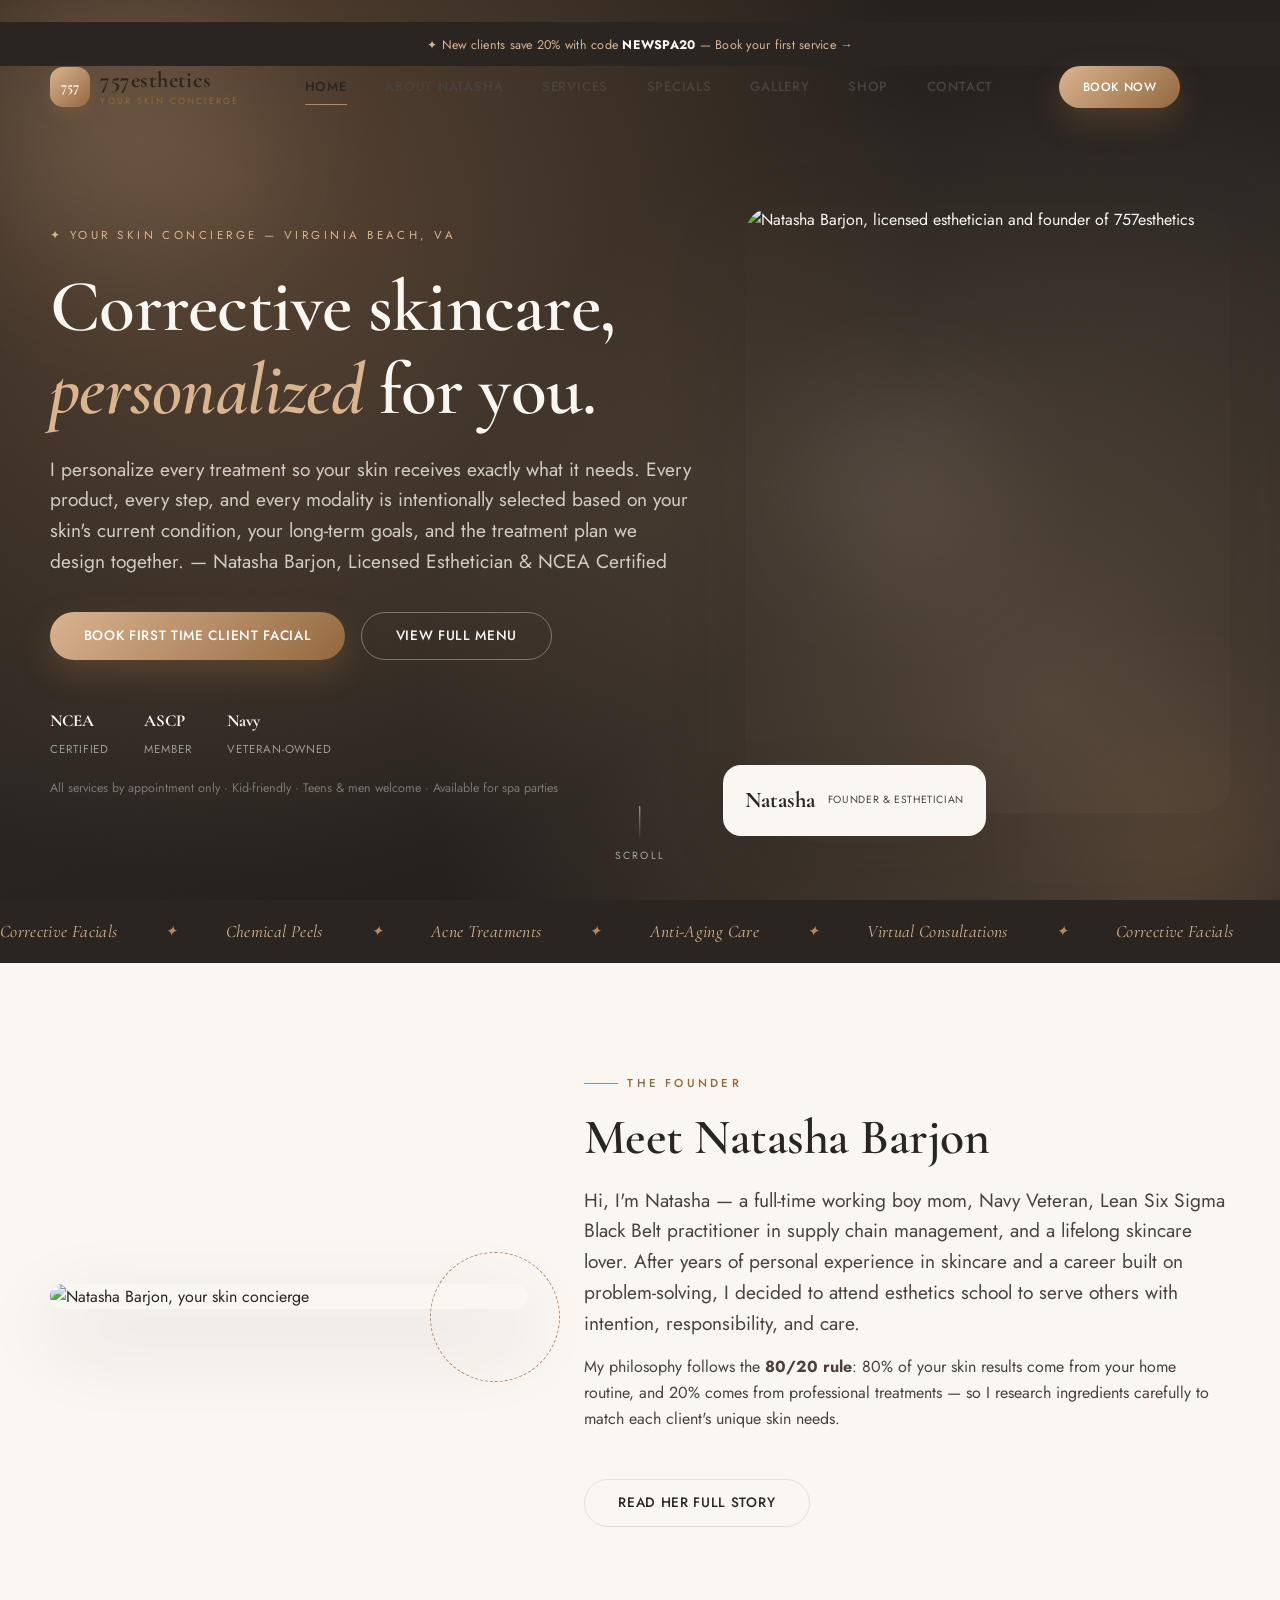
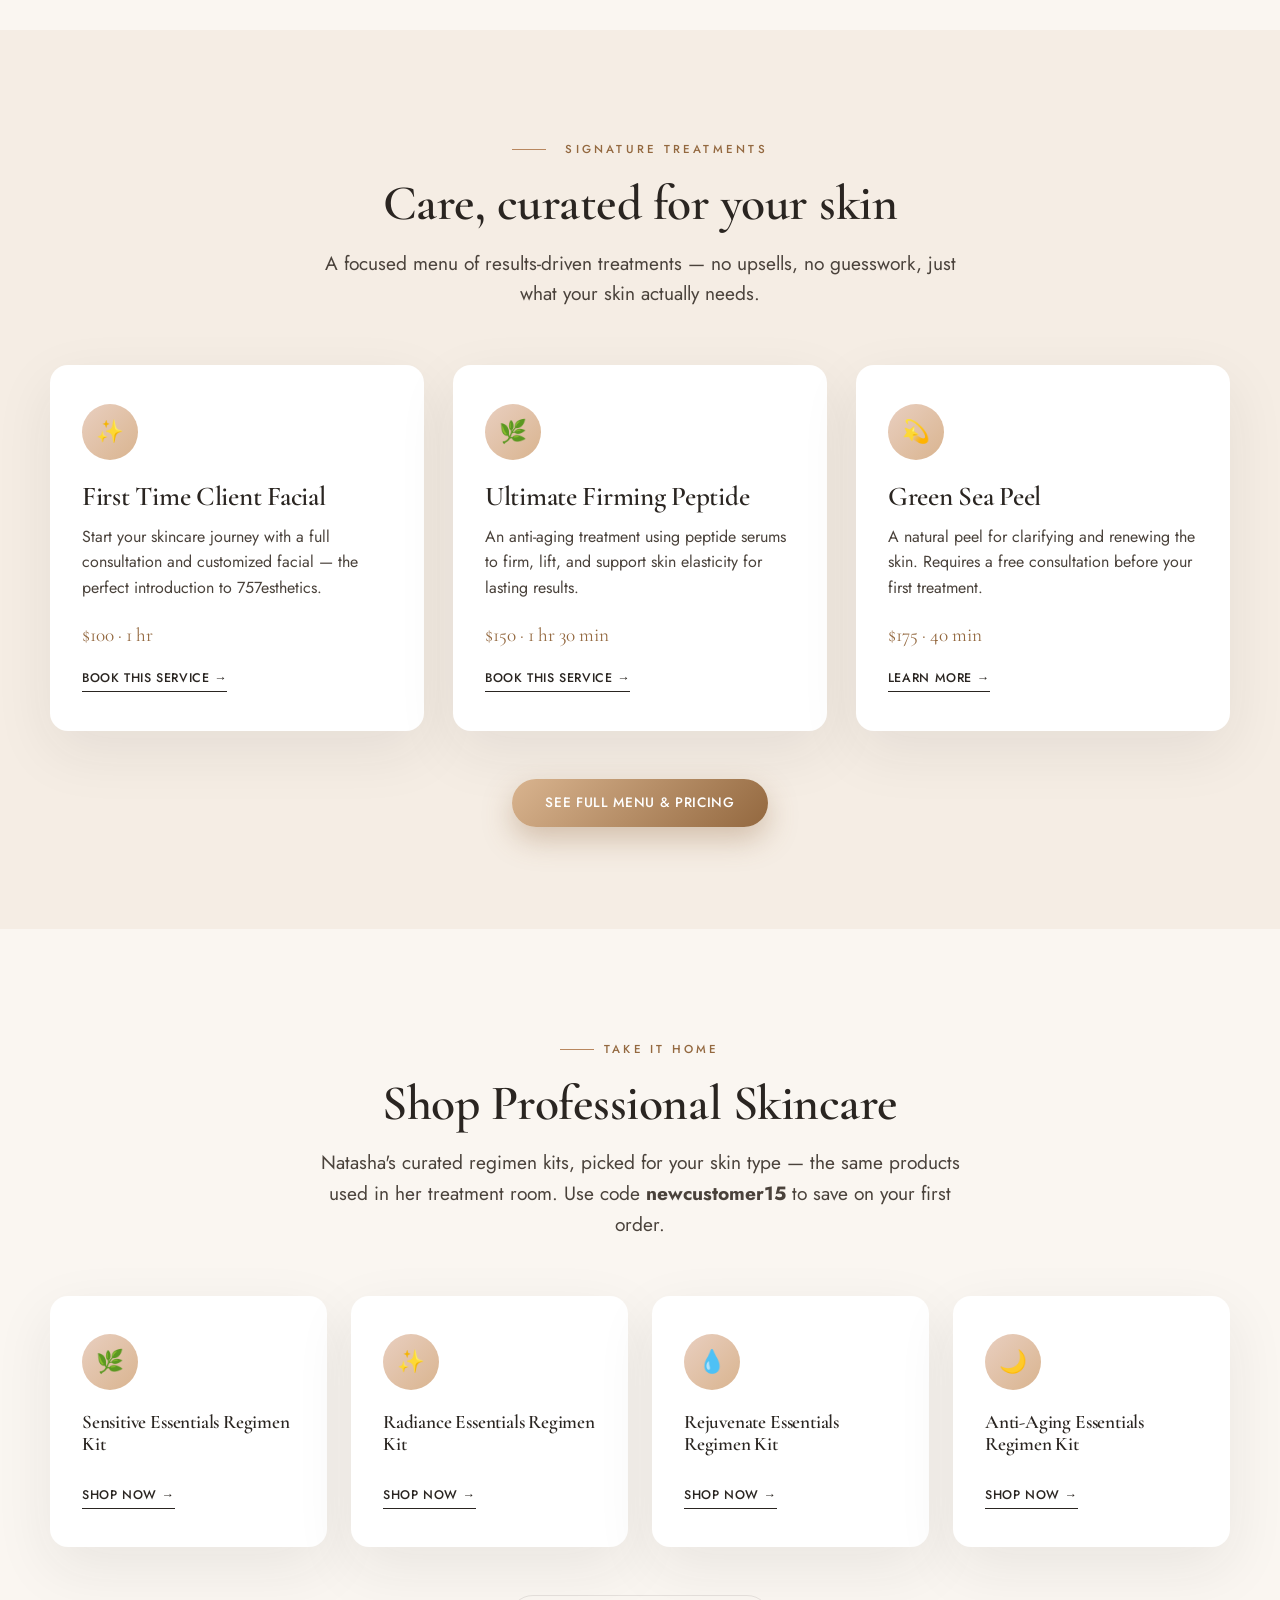
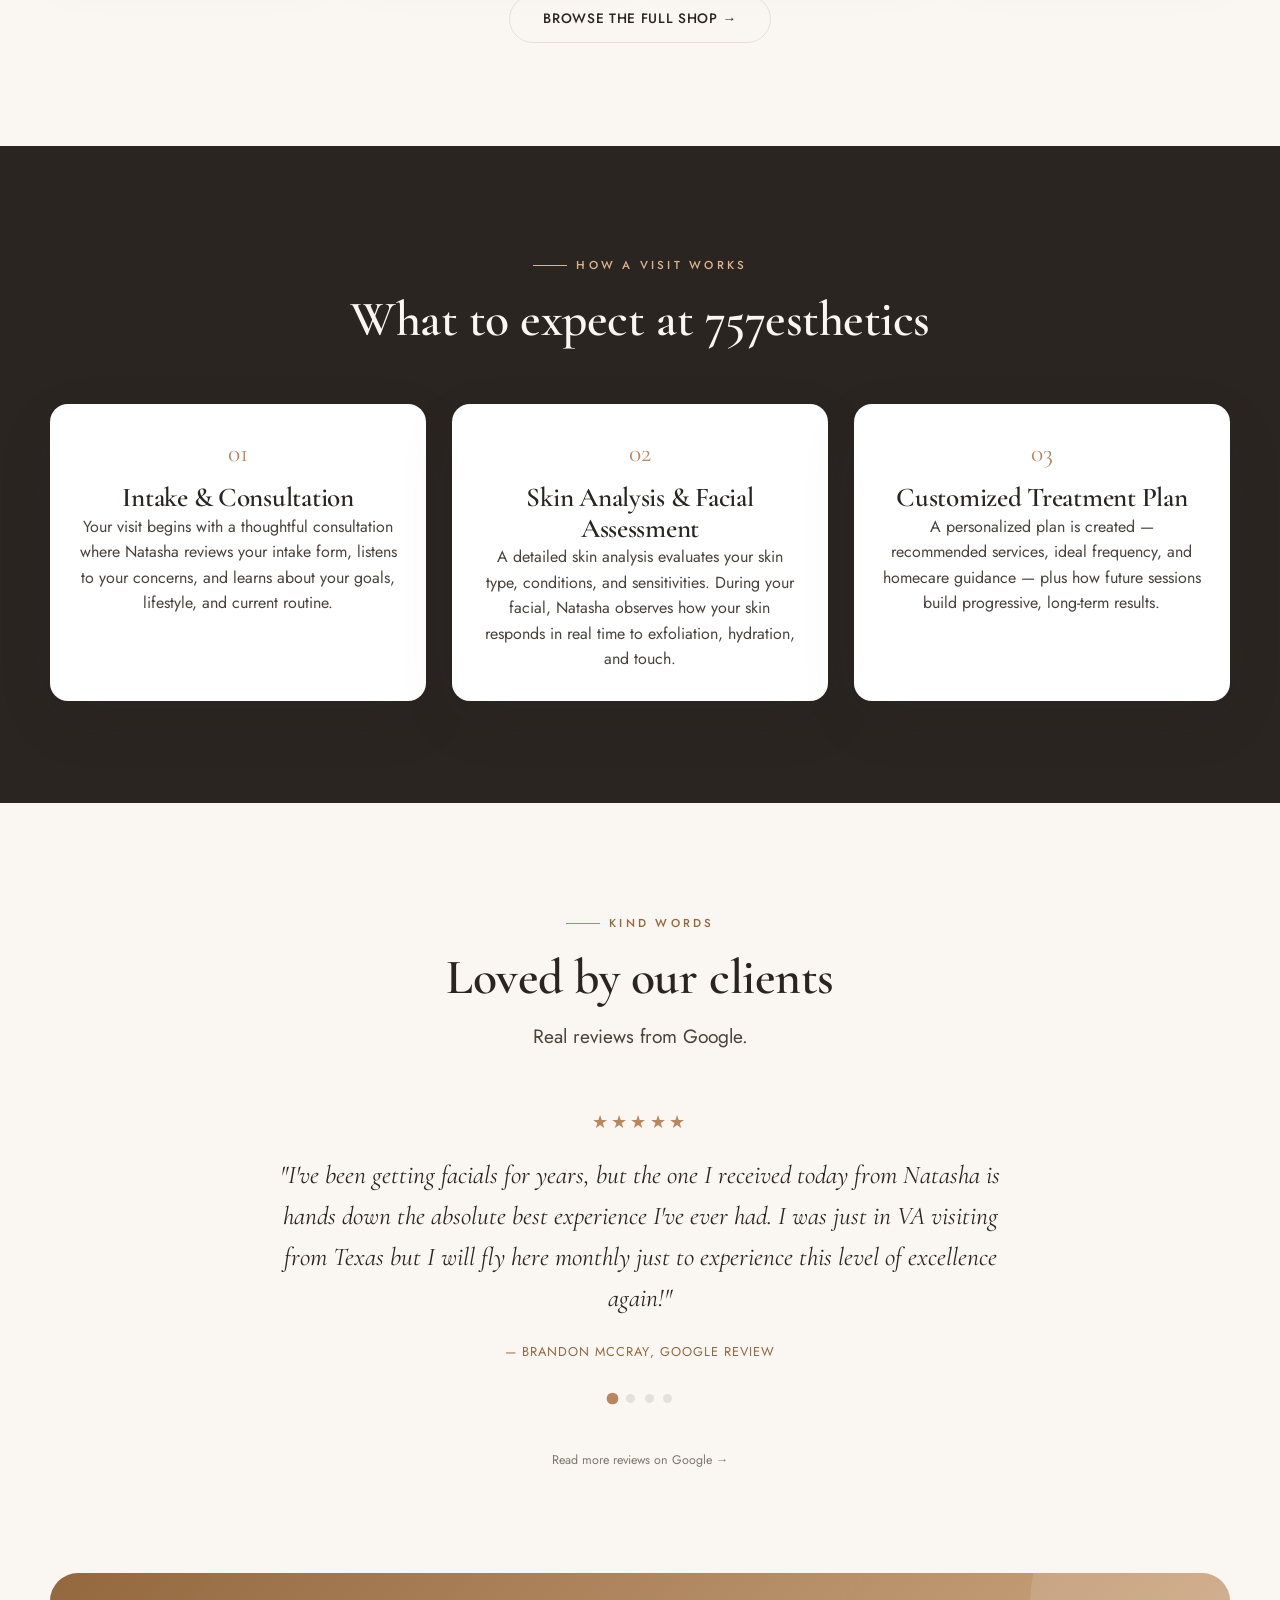
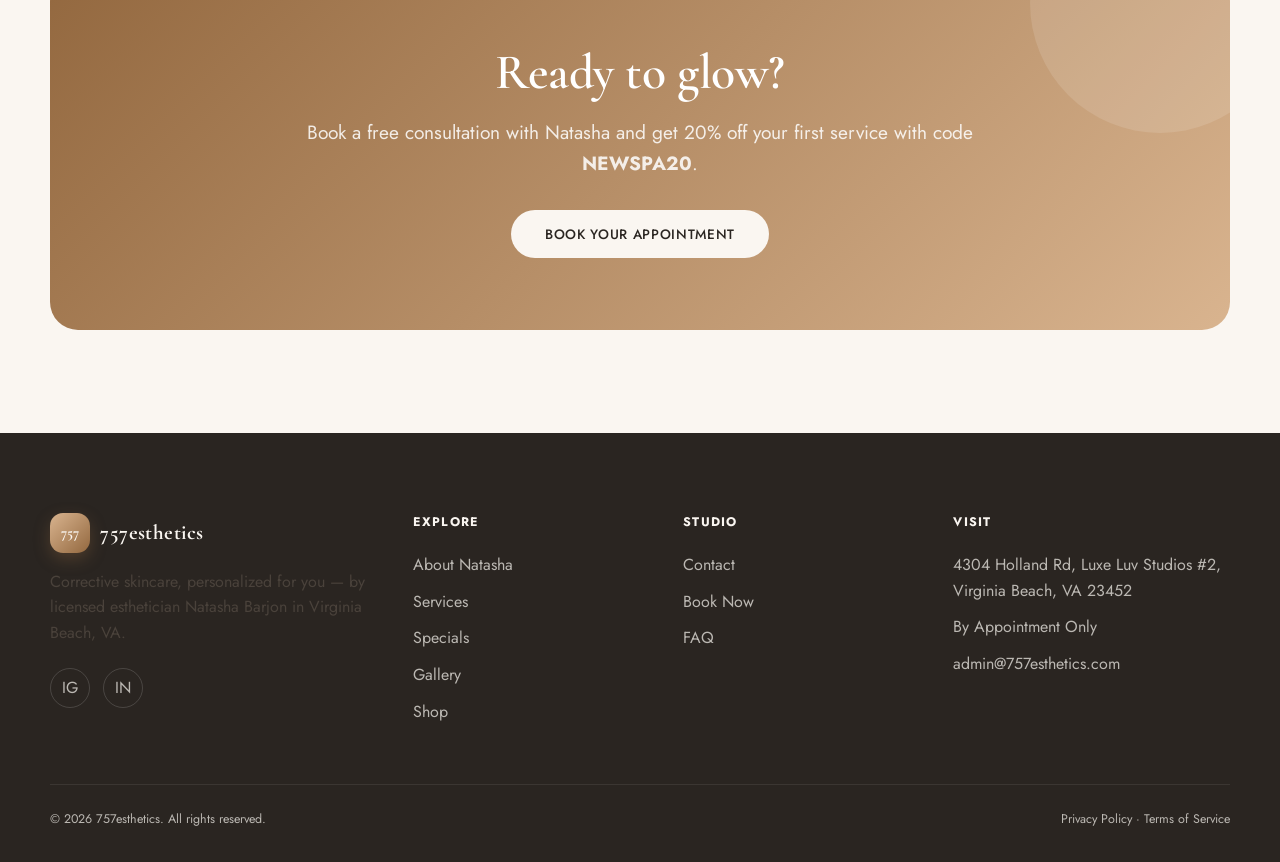
==== index.html @ 3683b915 "Add a real in-site shop with working cart, ready for Shopify later New shop.html: features Natasha's" ====
<!DOCTYPE html>
<html lang="en">
<head>
<meta charset="UTF-8" />
<meta name="viewport" content="width=device-width, initial-scale=1.0" />
<title>757esthetics | Your Skin Concierge — Natasha Barjon, Licensed Esthetician</title>
<meta name="description" content="757esthetics is corrective skincare personalized for you, by licensed esthetician &amp; NCEA-certified Natasha Barjon in Virginia Beach, VA — facials, peels, and acne &amp; anti-aging treatments." />
<link rel="icon" href="data:image/svg+xml,%3Csvg xmlns='http://www.w3.org/2000/svg' viewBox='0 0 100 100'%3E%3Crect width='100' height='100' rx='30' fill='%2393683f'/%3E%3Ctext x='50' y='62' font-size='32' text-anchor='middle' fill='%23faf6f1' font-family='Georgia,serif' font-weight='700'%3E757%3C/text%3E%3C/svg%3E" />
<link rel="preconnect" href="https://fonts.googleapis.com" />
<link rel="preconnect" href="https://fonts.gstatic.com" crossorigin />
<link href="https://fonts.googleapis.com/css2?family=Cormorant+Garamond:ital,wght@0,500;0,600;0,700;1,600&family=Jost:wght@300;400;500;600&display=swap" rel="stylesheet" />
<link rel="stylesheet" href="assets/css/style.css" />
</head>
<body>

<header class="site-header">
  <div class="promo-bar">
    <a href="contact.html#book">✦ New clients save 20% with code <strong>NEWSPA20</strong><span class="promo-extra"> — Book your first service →</span></a>
  </div>
  <div class="container">
    <a href="index.html" class="brand">
      <span class="logo-badge" aria-hidden="true">757</span>
      <span class="brand-text">
        <span class="brand-name">757esthetics</span>
        <span class="brand-sub">Your Skin Concierge</span>
      </span>
    </a>
    <nav class="nav-desktop">
      <a href="index.html">Home</a>
      <a href="about.html">About Natasha</a>
      <a href="services.html">Services</a>
      <a href="events.html">Specials</a>
      <a href="gallery.html">Gallery</a>
  <a href="shop.html">Shop</a>
      <a href="contact.html">Contact</a>
    </nav>
    <div class="header-actions">
      <div class="header-cta">
        <a href="contact.html#book" class="btn btn-primary btn-sm">Book Now</a>
      </div>
      <a href="shop.html" class="cart-link" aria-label="View cart">
        <span class="cart-icon">&#128717;</span>
        <span class="cart-count" data-cart-count>0</span>
      </a>
      <button class="hamburger" aria-label="Toggle menu" aria-expanded="false">
        <span></span><span></span><span></span>
      </button>
    </div>
  </div>
</header>

<div class="mobile-nav-backdrop"></div>
<nav class="mobile-nav" aria-label="Mobile navigation">
  <a href="index.html">Home</a>
  <a href="about.html">About Natasha</a>
  <a href="services.html">Services</a>
  <a href="events.html">Specials</a>
  <a href="gallery.html">Gallery</a>
      <a href="shop.html">Shop</a>
  <a href="contact.html">Contact</a>
  <div class="mobile-nav-foot">
    <a href="contact.html#book" class="btn btn-primary btn-block">Book Now</a>
    <div class="mobile-nav-social">
      <a href="https://www.instagram.com/757esthetics/" aria-label="Instagram" target="_blank" rel="noopener">IG</a>
      <a href="http://www.linkedin.com/in/nbarjon" aria-label="LinkedIn" target="_blank" rel="noopener">IN</a>
    </div>
  </div>
</nav>

<!-- ============ HERO ============ -->
<section class="hero">
  <div class="hero-bg"></div>
  <div class="blob blob-1"></div>
  <div class="blob blob-2"></div>
  <div class="blob blob-3"></div>
  <div class="hero-grain"></div>

  <div class="hero-content">
    <div>
      <div class="hero-eyebrow">✦ Your Skin Concierge — Virginia Beach, VA</div>
      <h1>Corrective skincare,<br><em>personalized</em> for you.</h1>
      <p class="lede">
        I personalize every treatment so your skin receives exactly what it needs.
        Every product, every step, and every modality is intentionally selected based
        on your skin's current condition, your long-term goals, and the treatment plan
        we design together. — Natasha Barjon, Licensed Esthetician &amp; NCEA Certified
      </p>
      <div class="hero-actions">
        <a href="contact.html#book" class="btn btn-primary">Book First Time Client Facial</a>
        <a href="services.html" class="btn btn-ghost" style="color:#faf6f1;border-color:rgba(250,246,241,0.35)">View Full Menu</a>
      </div>
      <div class="hero-stats">
        <div><strong style="font-size:1.05rem;">NCEA</strong><span>Certified</span></div>
        <div><strong style="font-size:1.05rem;">ASCP</strong><span>Member</span></div>
        <div><strong style="font-size:1.05rem;">Navy</strong><span>Veteran-Owned</span></div>
      </div>
      <p class="form-note" style="color:rgba(250,246,241,0.55);margin-top:1.2rem;">All services by appointment only · Kid-friendly · Teens &amp; men welcome · Available for spa parties</p>
    </div>

    <div class="hero-portrait">
      <div class="frame">
        <img src="https://static.wixstatic.com/media/c034ae_dec422ba9abf44518d3fd64d5a2123eb~mv2.jpg" alt="Natasha Barjon, licensed esthetician and founder of 757esthetics" loading="eager" />
      </div>
      <div class="badge">
        <strong>Natasha</strong>
        <span>Founder &amp; Esthetician</span>
      </div>
    </div>
  </div>

  <div class="scroll-cue"><span class="line"></span>Scroll</div>
</section>

<!-- ============ MARQUEE ============ -->
<div class="marquee-wrap">
  <div class="marquee-track">
    <span>Corrective Facials</span>
    <span>Chemical Peels</span>
    <span>Acne Treatments</span>
    <span>Anti-Aging Care</span>
    <span>Virtual Consultations</span>
    <span>Corrective Facials</span>
    <span>Chemical Peels</span>
    <span>Acne Treatments</span>
    <span>Anti-Aging Care</span>
    <span>Virtual Consultations</span>
  </div>
</div>

<!-- ============ ABOUT PREVIEW ============ -->
<section class="section">
  <div class="container story-grid reveal">
    <div class="story-portrait">
      <img src="https://static.wixstatic.com/media/c034ae_fb84f2a273c34e1cb71d4173c70bbc3d~mv2.jpg" alt="Natasha Barjon, your skin concierge" loading="lazy" />
      <div class="ring"></div>
    </div>
    <div>
      <div class="eyebrow">The Founder</div>
      <h2>Meet Natasha Barjon</h2>
      <p class="lede" style="margin-top:1.2rem;">
        Hi, I'm Natasha — a full-time working boy mom, Navy Veteran, Lean Six Sigma
        Black Belt practitioner in supply chain management, and a lifelong skincare
        lover. After years of personal experience in skincare and a career built on
        problem-solving, I decided to attend esthetics school to serve others with
        intention, responsibility, and care.
      </p>
      <p style="margin-top:1rem;">
        My philosophy follows the <strong>80/20 rule</strong>: 80% of your skin results
        come from your home routine, and 20% comes from professional treatments — so I
        research ingredients carefully to match each client's unique skin needs.
      </p>
      <a href="about.html" class="btn btn-ghost mt-lg">Read Her Full Story</a>
    </div>
  </div>
</section>

<!-- ============ SERVICES PREVIEW ============ -->
<section class="section section-alt">
  <div class="container">
    <div class="section-head reveal">
      <div class="eyebrow" style="justify-content:center;"><span></span>Signature Treatments</div>
      <h2>Care, curated for your skin</h2>
      <p class="lede" style="margin:1rem auto 0;">A focused menu of results-driven treatments — no upsells, no guesswork, just what your skin actually needs.</p>
    </div>

    <div class="grid-3 reveal-stagger">
      <div class="service-card">
        <div class="icon">✨</div>
        <h3>First Time Client Facial</h3>
        <p>Start your skincare journey with a full consultation and customized facial — the perfect introduction to 757esthetics.</p>
        <div class="price">$100 · 1 hr</div>
        <a href="https://www.757esthetics.com/service-page/first-time-client-facial" class="card-link" target="_blank" rel="noopener">Book This Service →</a>
      </div>
      <div class="service-card">
        <div class="icon">🌿</div>
        <h3>Ultimate Firming Peptide</h3>
        <p>An anti-aging treatment using peptide serums to firm, lift, and support skin elasticity for lasting results.</p>
        <div class="price">$150 · 1 hr 30 min</div>
        <a href="https://www.757esthetics.com/service-page/ultimate-firming-peptide-1" class="card-link" target="_blank" rel="noopener">Book This Service →</a>
      </div>
      <div class="service-card">
        <div class="icon">💫</div>
        <h3>Green Sea Peel</h3>
        <p>A natural peel for clarifying and renewing the skin. Requires a free consultation before your first treatment.</p>
        <div class="price">$175 · 40 min</div>
        <a href="services.html#pre-consult" class="card-link">Learn More →</a>
      </div>
    </div>

    <div class="text-center mt-lg reveal">
      <a href="services.html" class="btn btn-primary">See Full Menu &amp; Pricing</a>
    </div>
  </div>
</section>

<!-- ============ SHOP PREVIEW ============ -->
<section class="section">
  <div class="container">
    <div class="section-head reveal">
      <div class="eyebrow" style="justify-content:center;">Take It Home</div>
      <h2>Shop Professional Skincare</h2>
      <p class="lede" style="margin:1rem auto 0;">Natasha's curated regimen kits, picked for your skin type — the same products used in her treatment room. Use code <strong>newcustomer15</strong> to save on your first order.</p>
    </div>
    <div class="grid-4 reveal-stagger">
      <div class="service-card">
        <div class="icon">🌿</div>
        <h3 style="font-size:1.2rem;">Sensitive Essentials Regimen Kit</h3>
        <a href="https://www.757esthetics.com/category/all-products?scrollToProduct=sensitive-essentials-regimen-kit" class="card-link" target="_blank" rel="noopener">Shop Now →</a>
      </div>
      <div class="service-card">
        <div class="icon">✨</div>
        <h3 style="font-size:1.2rem;">Radiance Essentials Regimen Kit</h3>
        <a href="https://www.757esthetics.com/category/all-products" class="card-link" target="_blank" rel="noopener">Shop Now →</a>
      </div>
      <div class="service-card">
        <div class="icon">💧</div>
        <h3 style="font-size:1.2rem;">Rejuvenate Essentials Regimen Kit</h3>
        <a href="https://www.757esthetics.com/category/all-products" class="card-link" target="_blank" rel="noopener">Shop Now →</a>
      </div>
      <div class="service-card">
        <div class="icon">🌙</div>
        <h3 style="font-size:1.2rem;">Anti-Aging Essentials Regimen Kit</h3>
        <a href="https://www.757esthetics.com/category/all-products" class="card-link" target="_blank" rel="noopener">Shop Now →</a>
      </div>
    </div>
    <div class="text-center mt-lg reveal">
      <a href="https://www.757esthetics.com/category/all-products" class="btn btn-ghost" target="_blank" rel="noopener">Browse the Full Shop →</a>
    </div>
  </div>
</section>

<!-- ============ HOW A VISIT WORKS ============ -->
<section class="section section-dark">
  <div class="container">
    <div class="section-head reveal">
      <div class="eyebrow" style="justify-content:center;">How A Visit Works</div>
      <h2>What to expect at 757esthetics</h2>
    </div>
    <div class="value-list reveal-stagger">
      <div class="value-item">
        <span class="num">01</span>
        <h3>Intake &amp; Consultation</h3>
        <p>Your visit begins with a thoughtful consultation where Natasha reviews your intake form, listens to your concerns, and learns about your goals, lifestyle, and current routine.</p>
      </div>
      <div class="value-item">
        <span class="num">02</span>
        <h3>Skin Analysis &amp; Facial Assessment</h3>
        <p>A detailed skin analysis evaluates your skin type, conditions, and sensitivities. During your facial, Natasha observes how your skin responds in real time to exfoliation, hydration, and touch.</p>
      </div>
      <div class="value-item">
        <span class="num">03</span>
        <h3>Customized Treatment Plan</h3>
        <p>A personalized plan is created — recommended services, ideal frequency, and homecare guidance — plus how future sessions build progressive, long-term results.</p>
      </div>
    </div>
  </div>
</section>

<!-- ============ TESTIMONIALS ============ -->
<section class="section">
  <div class="container">
    <div class="section-head reveal">
      <div class="eyebrow" style="justify-content:center;">Kind Words</div>
      <h2>Loved by our clients</h2>
      <p class="lede" style="margin:1rem auto 0;">Real reviews from Google.</p>
    </div>
    <div class="testimonial-slider reveal">
      <div class="testimonial-slide is-active">
        <div class="stars">★★★★★</div>
        <p>"I've been getting facials for years, but the one I received today from Natasha is hands down the absolute best experience I've ever had. I was just in VA visiting from Texas but I will fly here monthly just to experience this level of excellence again!"</p>
        <div class="who">— Brandon McCray, Google Review</div>
      </div>
      <div class="testimonial-slide">
        <div class="stars">★★★★★</div>
        <p>"Highly recommended. Great experience. Keeps my face nice clean and smooth. Come get your skin corrected."</p>
        <div class="who">— Jameron Counts, Google Review</div>
      </div>
      <div class="testimonial-slide">
        <div class="stars">★★★★★</div>
        <p>"I had a wonderful experience. She gave me a skin routine, and I'm looking forward to coming back."</p>
        <div class="who">— R. HWK, Google Review</div>
      </div>
      <div class="testimonial-slide">
        <div class="stars">★★★★★</div>
        <p>"Great experience and she is very knowledgeable also. Would recommend to anyone!"</p>
        <div class="who">— Dwayne Lee, Google Review</div>
      </div>
      <div class="testimonial-dots"></div>
    </div>
    <p class="form-note text-center mt-lg"><a href="https://share.google/WrluQy1R7LzYhZVMJ" target="_blank" rel="noopener">Read more reviews on Google →</a></p>
  </div>
</section>

<!-- ============ CTA BAND ============ -->
<section class="section" style="padding-top:0;">
  <div class="container">
    <div class="cta-band reveal">
      <h2>Ready to glow?</h2>
      <p class="lede" style="margin-inline:auto;">Book a free consultation with Natasha and get 20% off your first service with code <strong>NEWSPA20</strong>.</p>
      <a href="contact.html#book" class="btn btn-light">Book Your Appointment</a>
    </div>
  </div>
</section>

<footer class="site-footer">
  <div class="container">
    <div class="footer-grid">
      <div class="footer-brand">
        <div class="footer-logo">
          <span class="logo-badge" aria-hidden="true">757</span>
          <span class="brand-name">757esthetics</span>
        </div>
        <p style="margin-top:1rem;max-width:32ch;">Corrective skincare, personalized for you — by licensed esthetician Natasha Barjon in Virginia Beach, VA.</p>
        <div class="footer-social">
          <a href="https://www.instagram.com/757esthetics/" aria-label="Instagram" target="_blank" rel="noopener">IG</a>
          <a href="http://www.linkedin.com/in/nbarjon" aria-label="LinkedIn" target="_blank" rel="noopener">IN</a>
        </div>
      </div>
      <div>
        <h5>Explore</h5>
        <ul>
          <li><a href="about.html">About Natasha</a></li>
          <li><a href="services.html">Services</a></li>
          <li><a href="events.html">Specials</a></li>
          <li><a href="gallery.html">Gallery</a></li>
          <li><a href="shop.html">Shop</a></li>
        </ul>
      </div>
      <div>
        <h5>Studio</h5>
        <ul>
          <li><a href="contact.html">Contact</a></li>
          <li><a href="contact.html#book">Book Now</a></li>
          <li><a href="contact.html#faq">FAQ</a></li>
        </ul>
      </div>
      <div>
        <h5>Visit</h5>
        <ul>
          <li>4304 Holland Rd, Luxe Luv Studios #2, Virginia Beach, VA 23452</li>
          <li>By Appointment Only</li>
          <li>admin@757esthetics.com</li>
        </ul>
      </div>
    </div>
    <div class="footer-bottom">
      <span>© <span id="year"></span> 757esthetics. All rights reserved.</span>
      <span><a href="privacy.html">Privacy Policy</a> · <a href="terms.html">Terms of Service</a></span>
    </div>
  </div>
</footer>

<div class="lightbox"><button class="lightbox-close" aria-label="Close">×</button><img src="" alt="" /></div>

<script>document.getElementById('year').textContent = new Date().getFullYear();</script>
<script src="assets/js/main.js"></script>
</body>
</html>
---- assets/css/style.css ----
/* ===========================================================
   757 Esthetics — Premium Rebrand
   Design system: warm ivory + charcoal + rose-gold accent
   =========================================================== */

:root {
  --ivory: #faf6f1;
  --ivory-deep: #f2eaf2;
  --cream: #f5ede4;
  --charcoal: #2a2521;
  --charcoal-soft: #4a423b;
  --rose-gold: #b8875f;
  --rose-gold-light: #d9b48f;
  --rose-gold-dark: #93683f;
  --blush: #e9cfc0;
  --white: #ffffff;
  --line: rgba(42, 37, 33, 0.1);
  --shadow-soft: 0 20px 60px rgba(42, 37, 33, 0.08);
  --shadow-lift: 0 30px 80px rgba(42, 37, 33, 0.16);
  --radius-lg: 28px;
  --radius-md: 18px;
  --radius-sm: 10px;
  --ff-display: "Cormorant Garamond", "Times New Roman", serif;
  --ff-body: "Jost", "Helvetica Neue", Arial, sans-serif;
  --ease: cubic-bezier(0.22, 1, 0.36, 1);
}

* { margin: 0; padding: 0; box-sizing: border-box; }

html {
  scroll-behavior: smooth;
  background: var(--ivory);
  overflow-x: hidden;
  width: 100%;
}

body {
  font-family: var(--ff-body);
  color: var(--charcoal);
  background: var(--ivory);
  line-height: 1.6;
  overflow-x: hidden;
  width: 100%;
  max-width: 100vw;
  overscroll-behavior-x: none;
  -webkit-font-smoothing: antialiased;
}

img { max-width: 100%; display: block; }
a { color: inherit; text-decoration: none; }
ul { list-style: none; }
button { font-family: inherit; cursor: pointer; border: none; background: none; }
input, textarea, select { font-family: inherit; }

.container {
  width: min(1180px, 100% - 3rem);
  margin-inline: auto;
}

section { position: relative; }

.eyebrow {
  display: inline-flex;
  align-items: center;
  gap: 0.6rem;
  font-family: var(--ff-body);
  font-size: 0.72rem;
  letter-spacing: 0.28em;
  text-transform: uppercase;
  color: var(--rose-gold-dark);
  font-weight: 500;
  margin-bottom: 1.1rem;
}
.eyebrow::before {
  content: "";
  width: 34px;
  height: 1px;
  background: var(--rose-gold);
}

h1, h2, h3, h4 {
  font-family: var(--ff-display);
  font-weight: 600;
  color: var(--charcoal);
  line-height: 1.12;
  letter-spacing: -0.01em;
}

h1 { font-size: clamp(2.6rem, 6vw, 4.6rem); }
h2 { font-size: clamp(2rem, 4.2vw, 3.1rem); }
h3 { font-size: clamp(1.35rem, 2.4vw, 1.7rem); }

p { color: var(--charcoal-soft); }
.lede { font-size: clamp(1.05rem, 1.6vw, 1.2rem); max-width: 56ch; }

.section-head {
  max-width: 680px;
  margin: 0 auto 3.5rem;
  text-align: center;
}
.section-head.left { margin: 0 0 3rem; text-align: left; }

/* ---------- Buttons ---------- */
.btn {
  position: relative;
  display: inline-flex;
  align-items: center;
  justify-content: center;
  text-align: center;
  gap: 0.55rem;
  padding: 1rem 2.1rem;
  border-radius: 999px;
  font-size: 0.85rem;
  font-weight: 500;
  line-height: 1;
  letter-spacing: 0.05em;
  text-transform: uppercase;
  white-space: nowrap;
  transition: transform 0.45s var(--ease), box-shadow 0.45s var(--ease), background 0.3s ease, color 0.3s ease;
  min-height: 48px;
}
.btn-primary {
  background: linear-gradient(135deg, var(--rose-gold-light), var(--rose-gold-dark));
  color: var(--white);
  box-shadow: 0 12px 30px rgba(147, 104, 63, 0.35);
}
.btn-primary:hover { transform: translateY(-3px); box-shadow: 0 18px 40px rgba(147, 104, 63, 0.45); }
.btn-ghost {
  background: transparent;
  color: var(--charcoal);
  border: 1px solid var(--line);
}
.btn-ghost:hover { background: var(--charcoal); color: var(--ivory); border-color: var(--charcoal); }
.btn-light {
  background: var(--ivory);
  color: var(--charcoal);
}
.btn-light:hover { transform: translateY(-3px); box-shadow: 0 18px 40px rgba(0,0,0,0.18); }
.btn-block { width: 100%; }
.btn-sm { padding: 0.8rem 1.5rem; font-size: 0.75rem; min-height: 42px; }

/* ---------- Header ---------- */
.site-header {
  position: fixed;
  top: 0; left: 0; right: 0;
  z-index: 500;
  padding: 1.35rem 0;
  transition: padding 0.4s var(--ease), background 0.4s var(--ease), box-shadow 0.4s var(--ease);
}
.promo-bar {
  background: var(--charcoal);
  text-align: center;
  overflow: hidden;
  max-height: 44px;
  transition: max-height 0.4s var(--ease), padding 0.4s var(--ease), opacity 0.3s ease;
  padding: 0.6rem 1rem;
}
.promo-bar a {
  color: var(--rose-gold-light);
  font-size: 0.78rem;
  letter-spacing: 0.02em;
  white-space: nowrap;
}
.promo-bar strong { color: var(--ivory); }
.site-header.is-scrolled .promo-bar { max-height: 0; padding: 0 1rem; opacity: 0; }

@media (max-width: 560px) {
  .promo-bar a { font-size: 0.7rem; }
  .promo-bar .promo-extra { display: none; }
}

@media (max-width: 400px) {
  .logo-badge { width: 34px; height: 34px; font-size: 0.78rem; border-radius: 11px; }
  .brand-name { font-size: 1.15rem; }
  .brand-sub { font-size: 0.5rem; letter-spacing: 0.16em; }
  .header-actions { gap: 0.35rem; }
}
.site-header .container {
  display: flex;
  align-items: center;
  justify-content: space-between;
  gap: 1rem;
}
.site-header.is-scrolled {
  padding: 0.75rem 0;
  background: rgba(250, 246, 241, 0.88);
  backdrop-filter: blur(14px) saturate(140%);
  box-shadow: 0 10px 30px rgba(42,37,33,0.06);
}
.brand {
  display: flex;
  align-items: center;
  gap: 0.65rem;
  min-width: 0;
  line-height: 1;
  z-index: 620;
}
.logo-badge {
  flex-shrink: 0;
  width: 40px;
  height: 40px;
  border-radius: 13px;
  background: linear-gradient(135deg, var(--rose-gold-light), var(--rose-gold-dark));
  color: var(--ivory);
  display: flex;
  align-items: center;
  justify-content: center;
  font-family: var(--ff-display);
  font-weight: 700;
  font-size: 0.92rem;
  box-shadow: 0 6px 16px rgba(147, 104, 63, 0.35);
}
.brand-text {
  display: flex;
  flex-direction: column;
  min-width: 0;
  line-height: 1.15;
}
.brand-name {
  font-family: var(--ff-display);
  font-size: 1.4rem;
  font-weight: 700;
  letter-spacing: 0.02em;
  color: var(--charcoal);
  white-space: nowrap;
}
.brand-sub {
  font-size: 0.56rem;
  letter-spacing: 0.24em;
  text-transform: uppercase;
  color: var(--rose-gold-dark);
  margin-top: 0.25rem;
  white-space: nowrap;
}
.header-actions {
  display: flex;
  align-items: center;
  gap: 0.6rem;
  flex-shrink: 0;
}

.nav-desktop {
  display: flex;
  align-items: center;
  gap: 2.4rem;
}
.nav-desktop a {
  position: relative;
  font-size: 0.82rem;
  letter-spacing: 0.06em;
  text-transform: uppercase;
  font-weight: 500;
  color: var(--charcoal-soft);
  padding: 0.4rem 0;
  transition: color 0.3s ease;
}
.nav-desktop a::after {
  content: "";
  position: absolute;
  left: 0; bottom: -2px;
  width: 0; height: 1.5px;
  background: var(--rose-gold);
  transition: width 0.35s var(--ease);
}
.nav-desktop a:hover, .nav-desktop a.active { color: var(--charcoal); }
.nav-desktop a:hover::after, .nav-desktop a.active::after { width: 100%; }

.header-cta { display: flex; align-items: center; gap: 1rem; }

/* Hamburger (mobile) */
.cart-link {
  position: relative;
  display: inline-flex;
  align-items: center;
  justify-content: center;
  width: 40px;
  height: 40px;
  flex-shrink: 0;
}
.cart-icon { font-size: 1.25rem; line-height: 1; }
.cart-count {
  position: absolute;
  top: -2px; right: -2px;
  min-width: 17px;
  height: 17px;
  padding: 0 4px;
  border-radius: 999px;
  background: var(--rose-gold-dark);
  color: var(--white);
  font-size: 0.62rem;
  font-weight: 600;
  line-height: 17px;
  text-align: center;
  transition: transform 0.2s ease;
}
.cart-count[data-empty="true"] { display: none; }
.site-header.is-scrolled .cart-icon { filter: none; }

.hamburger {
  display: none;
  position: relative;
  width: 44px;
  height: 44px;
  z-index: 620;
  align-items: center;
  justify-content: center;
}
.hamburger span {
  position: absolute;
  left: 11px;
  width: 22px;
  height: 2px;
  background: var(--charcoal);
  border-radius: 2px;
  transition: transform 0.35s var(--ease), opacity 0.25s ease, top 0.25s ease;
}
.hamburger span:nth-child(1) { top: 16px; }
.hamburger span:nth-child(2) { top: 22px; }
.hamburger span:nth-child(3) { top: 28px; }
.hamburger[aria-expanded="true"] span:nth-child(1) { top: 22px; transform: rotate(45deg); }
.hamburger[aria-expanded="true"] span:nth-child(2) { opacity: 0; }
.hamburger[aria-expanded="true"] span:nth-child(3) { top: 22px; transform: rotate(-45deg); }

.mobile-nav-backdrop {
  position: fixed;
  inset: 0;
  z-index: 590;
  background: rgba(20, 17, 15, 0.45);
  opacity: 0;
  visibility: hidden;
  transition: opacity 0.4s ease, visibility 0.4s ease;
}
.mobile-nav-backdrop.is-open { opacity: 1; visibility: visible; }

.mobile-nav {
  position: fixed;
  top: 0; right: 0; bottom: 0;
  width: min(320px, 82vw);
  z-index: 600;
  background: var(--ivory);
  box-shadow: -20px 0 50px rgba(42, 37, 33, 0.18);
  display: flex;
  flex-direction: column;
  padding: 5.5rem 1.8rem 2rem;
  transform: translateX(100%);
  transition: transform 0.45s var(--ease);
  visibility: hidden;
  overflow-y: auto;
}
.mobile-nav.is-open { transform: translateX(0); visibility: visible; }
.mobile-nav a {
  display: block;
  font-family: var(--ff-display);
  font-size: 1.35rem;
  font-weight: 600;
  color: var(--charcoal);
  padding: 0.85rem 0;
  border-bottom: 1px solid var(--line);
  opacity: 0;
  transform: translateY(12px);
  transition: opacity 0.4s ease, transform 0.4s ease, color 0.3s ease;
}
.mobile-nav a:hover, .mobile-nav a.active { color: var(--rose-gold-dark); }
.mobile-nav.is-open a { opacity: 1; transform: translateY(0); }
.mobile-nav.is-open a:nth-child(1) { transition-delay: 0.06s; }
.mobile-nav.is-open a:nth-child(2) { transition-delay: 0.1s; }
.mobile-nav.is-open a:nth-child(3) { transition-delay: 0.14s; }
.mobile-nav.is-open a:nth-child(4) { transition-delay: 0.18s; }
.mobile-nav.is-open a:nth-child(5) { transition-delay: 0.22s; }
.mobile-nav.is-open a:nth-child(6) { transition-delay: 0.26s; }
.mobile-nav-foot {
  margin-top: 1.6rem;
  padding-top: 1.6rem;
  border-top: 1px solid var(--line);
  display: flex;
  flex-direction: column;
  gap: 1rem;
}
.mobile-nav-social {
  display: flex;
  gap: 1rem;
  margin-top: 0.4rem;
}
.mobile-nav-social a {
  width: 40px; height: 40px;
  border: 1px solid var(--line);
  border-radius: 50%;
  display: flex; align-items: center; justify-content: center;
  border-bottom: none;
  color: var(--charcoal-soft);
  font-size: 0.75rem;
}
body.nav-locked { overflow: hidden; }

/* ---------- Hero ---------- */
.hero {
  min-height: 100svh;
  display: flex;
  align-items: center;
  position: relative;
  padding-top: 7.5rem;
  overflow: hidden;
  background: var(--charcoal);
  color: var(--ivory);
}
.hero-bg {
  position: absolute;
  inset: 0;
  background:
    radial-gradient(circle at 18% 20%, rgba(184,135,95,0.35), transparent 55%),
    radial-gradient(circle at 82% 78%, rgba(217,180,143,0.25), transparent 50%),
    linear-gradient(160deg, #201b17 0%, #2a2521 55%, #201b17 100%);
}
.blob {
  position: absolute;
  border-radius: 50%;
  filter: blur(60px);
  opacity: 0.55;
  animation: float 14s ease-in-out infinite;
}
.blob-1 { width: 420px; height: 420px; background: radial-gradient(circle, rgba(217,180,143,0.5), transparent 70%); top: -10%; left: -8%; }
.blob-2 { width: 340px; height: 340px; background: radial-gradient(circle, rgba(184,135,95,0.45), transparent 70%); bottom: -12%; right: -6%; animation-delay: -6s; }
.blob-3 { width: 260px; height: 260px; background: radial-gradient(circle, rgba(233,207,192,0.35), transparent 70%); top: 40%; left: 60%; animation-delay: -3s; }

@keyframes float {
  0%, 100% { transform: translate(0,0) scale(1); }
  50% { transform: translate(30px,-24px) scale(1.08); }
}

.hero-grain {
  position: absolute; inset: 0;
  background-image: url("data:image/svg+xml,%3Csvg xmlns='http://www.w3.org/2000/svg' width='120' height='120'%3E%3Cfilter id='n'%3E%3CfeTurbulence type='fractalNoise' baseFrequency='0.9' numOctaves='2' stitchTiles='stitch'/%3E%3C/filter%3E%3Crect width='100%25' height='100%25' filter='url(%23n)' opacity='0.04'/%3E%3C/svg%3E");
  mix-blend-mode: overlay;
  pointer-events: none;
}

.hero-content {
  position: relative;
  z-index: 5;
  display: grid;
  grid-template-columns: 1.2fr 0.9fr;
  gap: 3rem;
  align-items: center;
  width: min(1180px, 100% - 3rem);
  margin-inline: auto;
}
.hero-eyebrow {
  display: inline-flex; align-items: center; gap: 0.7rem;
  font-size: 0.72rem; letter-spacing: 0.3em; text-transform: uppercase;
  color: var(--rose-gold-light); margin-bottom: 1.4rem;
  opacity: 0; animation: reveal-up 0.9s var(--ease) forwards; animation-delay: 0.1s;
}
.hero h1 {
  color: var(--ivory);
  opacity: 0; animation: reveal-up 1s var(--ease) forwards; animation-delay: 0.25s;
}
.hero h1 em { color: var(--rose-gold-light); font-style: italic; }
.hero p.lede {
  color: rgba(250,246,241,0.78);
  margin-top: 1.4rem;
  opacity: 0; animation: reveal-up 1s var(--ease) forwards; animation-delay: 0.4s;
}
.hero-actions {
  display: flex; flex-wrap: wrap; gap: 1rem; margin-top: 2.2rem;
  opacity: 0; animation: reveal-up 1s var(--ease) forwards; animation-delay: 0.55s;
}
.hero-stats {
  display: flex; gap: 2.2rem; margin-top: 3rem;
  opacity: 0; animation: reveal-up 1s var(--ease) forwards; animation-delay: 0.7s;
}
.hero-stats div strong {
  display: block; font-family: var(--ff-display); font-size: 2rem; color: var(--ivory);
}
.hero-stats div span { font-size: 0.72rem; letter-spacing: 0.08em; text-transform: uppercase; color: rgba(250,246,241,0.55); }

.hero-portrait {
  position: relative;
  opacity: 0; animation: reveal-scale 1.1s var(--ease) forwards; animation-delay: 0.35s;
}
.hero-portrait .frame {
  position: relative;
  border-radius: var(--radius-lg);
  overflow: hidden;
  aspect-ratio: 4/5;
  box-shadow: var(--shadow-lift);
}
.hero-portrait .frame img { width: 100%; height: 100%; object-fit: cover; }
.hero-portrait .badge {
  position: absolute;
  bottom: -1.4rem; left: -1.4rem;
  background: var(--ivory);
  color: var(--charcoal);
  padding: 1.1rem 1.4rem;
  border-radius: var(--radius-md);
  box-shadow: var(--shadow-soft);
  display: flex; align-items: center; gap: 0.8rem;
  animation: float-badge 5s ease-in-out infinite;
}
.hero-portrait .badge strong { font-family: var(--ff-display); font-size: 1.4rem; display:block; }
.hero-portrait .badge span { font-size: 0.65rem; letter-spacing: 0.06em; text-transform: uppercase; color: var(--charcoal-soft); }
@keyframes float-badge { 0%,100% { transform: translateY(0);} 50% { transform: translateY(-10px);} }

.scroll-cue {
  position: absolute;
  bottom: 2.2rem; left: 50%;
  transform: translateX(-50%);
  display: flex; flex-direction: column; align-items: center; gap: 0.5rem;
  color: rgba(250,246,241,0.6);
  font-size: 0.65rem; letter-spacing: 0.2em; text-transform: uppercase;
  z-index: 5;
}
.scroll-cue .line { width: 1px; height: 34px; background: linear-gradient(rgba(250,246,241,0.7), transparent); animation: scroll-line 2s ease-in-out infinite; }
@keyframes scroll-line { 0% { transform: scaleY(0); transform-origin: top; } 50% { transform: scaleY(1); transform-origin: top; } 51% { transform-origin: bottom; } 100% { transform: scaleY(0); transform-origin: bottom; } }

@keyframes reveal-up {
  from { opacity: 0; transform: translateY(26px); }
  to { opacity: 1; transform: translateY(0); }
}
@keyframes reveal-scale {
  from { opacity: 0; transform: scale(0.94); }
  to { opacity: 1; transform: scale(1); }
}

/* ---------- Reveal on scroll ---------- */
.reveal { opacity: 0; transform: translateY(34px); transition: opacity 0.9s var(--ease), transform 0.9s var(--ease); }
.reveal.is-visible { opacity: 1; transform: translateY(0); }
.reveal-stagger > * { opacity: 0; transform: translateY(30px); transition: opacity 0.8s var(--ease), transform 0.8s var(--ease); }
.reveal-stagger.is-visible > * { opacity: 1; transform: translateY(0); }
.reveal-stagger.is-visible > *:nth-child(1){transition-delay:0.05s}
.reveal-stagger.is-visible > *:nth-child(2){transition-delay:0.15s}
.reveal-stagger.is-visible > *:nth-child(3){transition-delay:0.25s}
.reveal-stagger.is-visible > *:nth-child(4){transition-delay:0.35s}
.reveal-stagger.is-visible > *:nth-child(5){transition-delay:0.45s}
.reveal-stagger.is-visible > *:nth-child(6){transition-delay:0.55s}

/* ---------- Marquee ---------- */
.marquee-wrap {
  background: var(--charcoal);
  color: var(--rose-gold-light);
  padding: 1.1rem 0;
  overflow: hidden;
  white-space: nowrap;
}
.marquee-track { display: inline-flex; gap: 3rem; animation: marquee 26s linear infinite; }
.marquee-track span { font-family: var(--ff-display); font-style: italic; font-size: 1.1rem; letter-spacing: 0.02em; display: inline-flex; align-items: center; gap: 3rem; }
.marquee-track span::after { content: "✦"; color: var(--rose-gold); font-size: 0.9rem; }
@keyframes marquee { from { transform: translateX(0); } to { transform: translateX(-50%); } }

/* ---------- Generic section paddings ---------- */
.section { padding: clamp(4.5rem, 8vw, 8rem) 0; }
.section-alt { background: var(--cream); }
.section-dark { background: var(--charcoal); color: var(--ivory); }
.section-dark p { color: rgba(250,246,241,0.7); }
.section-dark h2, .section-dark h3 { color: var(--ivory); }
.section-dark .eyebrow { color: var(--rose-gold-light); }
.section-dark .eyebrow::before { background: var(--rose-gold-light); }

/* Cards keep dark-on-light text even when placed inside a dark section */
.section-dark .value-item,
.section-dark .service-card,
.section-dark .info-card,
.section-dark .service-detail,
.section-dark .form-card {
  color: var(--charcoal-soft);
}
.section-dark .value-item h3,
.section-dark .service-card h3,
.section-dark .info-card h4,
.section-dark .service-detail h3,
.section-dark .form-card h3 {
  color: var(--charcoal);
}
.section-dark .value-item p,
.section-dark .service-card p,
.section-dark .info-card p,
.section-dark .service-detail p,
.section-dark .form-card p {
  color: var(--charcoal-soft);
}

/* ---------- Cards: Services ---------- */
.grid-3 { display: grid; grid-template-columns: repeat(3, 1fr); gap: 1.8rem; }
.grid-2 { display: grid; grid-template-columns: repeat(2, 1fr); gap: 1.8rem; }
.grid-4 { display: grid; grid-template-columns: repeat(4, 1fr); gap: 1.5rem; }

.service-card {
  background: var(--white);
  border-radius: var(--radius-md);
  padding: 2.4rem 2rem;
  box-shadow: var(--shadow-soft);
  transition: transform 0.5s var(--ease), box-shadow 0.5s var(--ease);
  position: relative;
  overflow: hidden;
}
.service-card::before {
  content: "";
  position: absolute; top: 0; left: 0; right: 0; height: 3px;
  background: linear-gradient(90deg, var(--rose-gold-light), var(--rose-gold-dark));
  transform: scaleX(0); transform-origin: left;
  transition: transform 0.5s var(--ease);
}
.service-card:hover { transform: translateY(-10px); box-shadow: var(--shadow-lift); }
.service-card:hover::before { transform: scaleX(1); }
.service-card .icon {
  width: 56px; height: 56px; border-radius: 50%;
  background: linear-gradient(135deg, var(--blush), var(--rose-gold-light));
  display: flex; align-items: center; justify-content: center;
  margin-bottom: 1.4rem;
  font-size: 1.4rem;
}
.service-card h3 { margin-bottom: 0.7rem; }
.service-card .price {
  margin-top: 1.2rem;
  font-family: var(--ff-display);
  font-size: 1.2rem;
  color: var(--rose-gold-dark);
}
.service-card a.card-link {
  display: inline-flex; align-items: center; gap: 0.4rem;
  margin-top: 1.2rem; font-size: 0.78rem; letter-spacing: 0.05em; text-transform: uppercase;
  font-weight: 500; color: var(--charcoal);
  border-bottom: 1px solid var(--charcoal);
  padding-bottom: 2px;
  transition: gap 0.3s ease, color 0.3s ease, border-color 0.3s ease;
}
.service-card a.card-link:hover { gap: 0.7rem; color: var(--rose-gold-dark); border-color: var(--rose-gold-dark); }

/* ---------- Full service list (services page) ---------- */
.service-detail {
  display: grid;
  grid-template-columns: 1fr 1fr;
  gap: 1rem 3rem;
  padding: 2.6rem 0;
  border-bottom: 1px solid var(--line);
  align-items: start;
}
.service-detail:first-of-type { border-top: 1px solid var(--line); }
.service-detail .name-row { display: flex; justify-content: space-between; gap: 1rem; align-items: baseline; }
.service-detail .name-row h3 { flex: 1; }
.service-detail .price-tag {
  font-family: var(--ff-display); font-size: 1.3rem; color: var(--rose-gold-dark); white-space: nowrap;
}
.service-detail .duration { font-size: 0.75rem; letter-spacing: 0.08em; text-transform: uppercase; color: var(--charcoal-soft); opacity: 0.7; margin-top: 0.3rem; }
.service-category-tag {
  display: inline-block;
  font-size: 0.7rem; letter-spacing: 0.15em; text-transform: uppercase;
  color: var(--rose-gold-dark);
  border: 1px solid var(--rose-gold-light);
  padding: 0.4rem 1rem;
  border-radius: 999px;
  margin-bottom: 1rem;
}

/* ---------- Testimonials ---------- */
.testimonial-slider { position: relative; max-width: 760px; margin: 0 auto; text-align: center; min-height: 260px; }
.testimonial-slide {
  position: absolute; inset: 0;
  opacity: 0; visibility: hidden; transform: translateY(14px);
  transition: opacity 0.6s var(--ease), transform 0.6s var(--ease), visibility 0.6s;
}
.testimonial-slide.is-active { opacity: 1; visibility: visible; transform: translateY(0); position: relative; }
.testimonial-slide .stars { color: var(--rose-gold); letter-spacing: 0.2rem; margin-bottom: 1.2rem; font-size: 1.1rem; }
.testimonial-slide p { font-family: var(--ff-display); font-size: clamp(1.2rem, 2.4vw, 1.6rem); color: var(--charcoal); font-style: italic; margin-bottom: 1.4rem; }
.testimonial-slide .who { font-size: 0.8rem; letter-spacing: 0.08em; text-transform: uppercase; color: var(--rose-gold-dark); }
.testimonial-dots { display: flex; justify-content: center; gap: 0.6rem; margin-top: 2rem; }
.testimonial-dots button { width: 9px; height: 9px; border-radius: 50%; background: var(--line); transition: background 0.3s ease, transform 0.3s ease; }
.testimonial-dots button.is-active { background: var(--rose-gold); transform: scale(1.3); }

/* ---------- Events ---------- */
.event-filters { display: flex; gap: 0.8rem; margin-bottom: 2.6rem; flex-wrap: wrap; }
.event-filters button {
  padding: 0.65rem 1.4rem; border-radius: 999px; border: 1px solid var(--line);
  font-size: 0.78rem; letter-spacing: 0.05em; text-transform: uppercase; font-weight: 500;
  color: var(--charcoal-soft); transition: all 0.3s ease;
}
.event-filters button.is-active, .event-filters button:hover { background: var(--charcoal); color: var(--ivory); border-color: var(--charcoal); }

.event-card {
  display: grid;
  grid-template-columns: 140px 1fr auto;
  gap: 1.6rem;
  align-items: center;
  background: var(--white);
  border-radius: var(--radius-md);
  padding: 1.8rem;
  box-shadow: var(--shadow-soft);
  margin-bottom: 1.3rem;
  transition: transform 0.4s var(--ease), box-shadow 0.4s var(--ease);
}
.event-card:hover { transform: translateY(-6px); box-shadow: var(--shadow-lift); }
.event-card.is-past { opacity: 0.55; }
.event-date {
  text-align: center;
  background: linear-gradient(160deg, var(--blush), var(--ivory));
  border-radius: var(--radius-sm);
  padding: 0.9rem 0.6rem;
}
.event-date .day { font-family: var(--ff-display); font-size: 2rem; line-height: 1; color: var(--rose-gold-dark); font-weight: 700; }
.event-date .month { font-size: 0.7rem; letter-spacing: 0.12em; text-transform: uppercase; color: var(--charcoal-soft); }
.event-info .tag { font-size: 0.68rem; letter-spacing: 0.12em; text-transform: uppercase; color: var(--rose-gold-dark); margin-bottom: 0.4rem; display:block; }
.event-info h3 { margin-bottom: 0.3rem; }
.event-info .meta { font-size: 0.82rem; color: var(--charcoal-soft); opacity: 0.75; }
.event-info .meta span { margin-right: 1rem; }

/* ---------- Gallery ---------- */
.gallery-grid {
  columns: 3 220px;
  column-gap: 1.2rem;
}
.gallery-grid figure {
  break-inside: avoid;
  margin-bottom: 1.2rem;
  border-radius: var(--radius-md);
  overflow: hidden;
  position: relative;
  cursor: pointer;
}
.gallery-grid img { width: 100%; transition: transform 0.6s var(--ease); }
.gallery-grid figure:hover img { transform: scale(1.06); }
.gallery-grid figure::after {
  content: "";
  position: absolute; inset: 0;
  background: linear-gradient(0deg, rgba(42,37,33,0.55), transparent 45%);
  opacity: 0; transition: opacity 0.4s ease;
}
.gallery-grid figure:hover::after { opacity: 1; }
.gallery-grid figcaption {
  position: absolute; left: 1rem; bottom: 1rem; right: 1rem;
  color: var(--ivory); font-size: 0.8rem; letter-spacing: 0.04em;
  opacity: 0; transform: translateY(8px);
  transition: opacity 0.4s ease, transform 0.4s ease;
}
.gallery-grid figure:hover figcaption { opacity: 1; transform: translateY(0); }

.lightbox {
  position: fixed; inset: 0; z-index: 900;
  background: rgba(20,17,15,0.94);
  display: flex; align-items: center; justify-content: center;
  opacity: 0; visibility: hidden; transition: opacity 0.4s ease, visibility 0.4s ease;
  padding: 2rem;
}
.lightbox.is-open { opacity: 1; visibility: visible; }
.lightbox img { max-width: min(900px, 90vw); max-height: 82vh; border-radius: var(--radius-sm); box-shadow: var(--shadow-lift); }
.lightbox-close {
  position: absolute; top: 1.6rem; right: 1.8rem;
  color: var(--ivory); font-size: 1.6rem; width: 46px; height: 46px;
  border: 1px solid rgba(255,255,255,0.3); border-radius: 50%;
  display: flex; align-items: center; justify-content: center;
}

/* ---------- Cart drawer ---------- */
#cart-backdrop {
  position: fixed; inset: 0; z-index: 690;
  background: rgba(20, 17, 15, 0.45);
  opacity: 0; visibility: hidden;
  transition: opacity 0.4s ease, visibility 0.4s ease;
}
#cart-backdrop.is-open { opacity: 1; visibility: visible; }
#cart-drawer {
  position: fixed; top: 0; right: 0; bottom: 0;
  width: min(400px, 90vw);
  z-index: 700;
  background: var(--ivory);
  box-shadow: -20px 0 50px rgba(42, 37, 33, 0.18);
  display: flex;
  flex-direction: column;
  transform: translateX(100%);
  transition: transform 0.45s var(--ease);
  visibility: hidden;
}
#cart-drawer.is-open { transform: translateX(0); visibility: visible; }
.cart-drawer-head {
  display: flex; align-items: center; justify-content: space-between;
  padding: 1.6rem 1.6rem 1.2rem;
  border-bottom: 1px solid var(--line);
}
.cart-drawer-head h3 { margin: 0; }
#cart-close {
  width: 38px; height: 38px; border-radius: 50%;
  border: 1px solid var(--line);
  display: flex; align-items: center; justify-content: center;
  font-size: 1.3rem; color: var(--charcoal);
  flex-shrink: 0;
}
#cart-items { flex: 1; overflow-y: auto; padding: 1rem 1.6rem; }
#cart-empty { padding: 2rem 1.6rem; text-align: center; color: var(--charcoal-soft); }
#cart-empty.is-hidden { display: none; }
.cart-item {
  display: flex; align-items: center; justify-content: space-between;
  gap: 1rem;
  padding: 1rem 0;
  border-bottom: 1px solid var(--line);
}
.cart-item-name { font-family: var(--ff-display); font-size: 1.05rem; }
.cart-item-controls { display: flex; align-items: center; gap: 0.6rem; flex-shrink: 0; }
.cart-qty-btn {
  width: 26px; height: 26px; border-radius: 50%;
  border: 1px solid var(--line);
  display: flex; align-items: center; justify-content: center;
  font-size: 0.9rem; color: var(--charcoal);
}
.cart-qty { min-width: 1.2rem; text-align: center; font-weight: 500; }
.cart-remove { color: var(--charcoal-soft); font-size: 1.1rem; padding: 0 0.2rem; }
.cart-drawer-foot { padding: 1.4rem 1.6rem 1.8rem; border-top: 1px solid var(--line); }
#cart-subtotal-row { display: flex; justify-content: space-between; margin-bottom: 1rem; font-family: var(--ff-display); font-size: 1.15rem; }

/* ---------- About / story ---------- */
.story-grid {
  display: grid;
  grid-template-columns: 0.85fr 1.15fr;
  gap: 3.5rem;
  align-items: center;
}
.story-portrait { position: relative; }
.story-portrait img { border-radius: var(--radius-lg); box-shadow: var(--shadow-lift); }
.story-portrait .ring {
  position: absolute; width: 130px; height: 130px; border-radius: 50%;
  border: 1px dashed var(--rose-gold); top: -2rem; right: -2rem; z-index: -1;
  animation: spin 30s linear infinite;
}
@keyframes spin { to { transform: rotate(360deg); } }
.signature { font-family: var(--ff-display); font-style: italic; font-size: 2rem; color: var(--rose-gold-dark); margin-top: 1.5rem; }

.value-list { display: grid; grid-template-columns: repeat(3,1fr); gap: 1.6rem; margin-top: 2rem; }
.value-item { padding: 1.8rem; border-radius: var(--radius-md); background: var(--white); box-shadow: var(--shadow-soft); text-align:center; }
.value-item .num { font-family: var(--ff-display); font-size: 1.6rem; color: var(--rose-gold); display:block; margin-bottom: 0.6rem; }

/* Timeline */
.timeline { position: relative; margin-top: 1rem; padding-left: 2.2rem; }
.timeline::before { content:""; position:absolute; left: 6px; top: 6px; bottom: 6px; width: 1px; background: var(--line); }
.timeline-item { position: relative; padding-bottom: 2.4rem; }
.timeline-item::before {
  content: ""; position: absolute; left: -2.2rem; top: 3px;
  width: 13px; height: 13px; border-radius: 50%;
  background: var(--rose-gold); box-shadow: 0 0 0 4px var(--blush);
}
.timeline-item h4 { margin-bottom: 0.3rem; }
.timeline-item .yr { font-size: 0.75rem; letter-spacing: 0.1em; text-transform: uppercase; color: var(--rose-gold-dark); margin-bottom: 0.3rem; display:block; }

/* ---------- Stats band ---------- */
.stats-band { display: grid; grid-template-columns: repeat(4,1fr); gap: 2rem; text-align: center; }
.stats-band .stat strong { display:block; font-family: var(--ff-display); font-size: clamp(2.2rem,4vw,3.2rem); color: var(--rose-gold-light); }
.stats-band .stat span { font-size: 0.72rem; letter-spacing: 0.1em; text-transform: uppercase; color: rgba(250,246,241,0.6); }

/* ---------- FAQ accordion ---------- */
.accordion-item { border-bottom: 1px solid var(--line); }
.accordion-trigger {
  width: 100%; display: flex; justify-content: space-between; align-items: center;
  padding: 1.6rem 0; text-align: left; font-family: var(--ff-display); font-size: 1.2rem;
}
.accordion-trigger .plus { font-size: 1.4rem; color: var(--rose-gold); transition: transform 0.4s var(--ease); flex-shrink: 0; margin-left: 1rem; }
.accordion-item.is-open .plus { transform: rotate(45deg); }
.accordion-panel { max-height: 0; overflow: hidden; transition: max-height 0.5s var(--ease); }
.accordion-panel p { padding-bottom: 1.6rem; max-width: 62ch; }

/* ---------- Contact / booking ---------- */
.contact-grid { display: grid; grid-template-columns: 1fr 1fr; gap: 3rem; align-items: start; }
.info-card { background: var(--white); border-radius: var(--radius-md); padding: 2rem; box-shadow: var(--shadow-soft); display:flex; gap:1.1rem; align-items:flex-start; margin-bottom:1.2rem; }
.info-card .ico { width:46px; height:46px; border-radius:50%; background: linear-gradient(135deg, var(--blush), var(--rose-gold-light)); display:flex; align-items:center; justify-content:center; flex-shrink:0; }
.info-card h4 { margin-bottom: 0.3rem; }

.form-card { background: var(--white); border-radius: var(--radius-lg); padding: 2.6rem; box-shadow: var(--shadow-lift); }
.field { margin-bottom: 1.3rem; }
.field label { display:block; font-size: 0.75rem; letter-spacing: 0.08em; text-transform: uppercase; color: var(--charcoal-soft); margin-bottom: 0.5rem; }
.field input, .field select, .field textarea {
  width: 100%; padding: 0.95rem 1.1rem; border-radius: var(--radius-sm);
  border: 1px solid var(--line); background: var(--ivory);
  font-size: 0.95rem; transition: border-color 0.3s ease, box-shadow 0.3s ease;
}
.field input:focus, .field select:focus, .field textarea:focus {
  outline: none; border-color: var(--rose-gold); box-shadow: 0 0 0 4px rgba(184,135,95,0.15);
}
.field-row { display: grid; grid-template-columns: 1fr 1fr; gap: 1rem; }
.form-note { font-size: 0.78rem; color: var(--charcoal-soft); opacity: 0.7; margin-top: 1rem; }
.form-success {
  display: none; text-align: center; padding: 2.4rem 1rem;
}
.form-success.is-visible { display: block; }
.form-success .check {
  width: 64px; height: 64px; border-radius: 50%; margin: 0 auto 1.2rem;
  background: linear-gradient(135deg, var(--rose-gold-light), var(--rose-gold-dark));
  color: #fff; display:flex; align-items:center; justify-content:center; font-size: 1.6rem;
}

.map-embed { border-radius: var(--radius-md); overflow: hidden; box-shadow: var(--shadow-soft); margin-top: 1.4rem; height: 260px; }
.map-embed iframe { width: 100%; height: 100%; border: 0; filter: grayscale(0.3) contrast(1.05); }

/* ---------- CTA band ---------- */
.cta-band {
  background: linear-gradient(135deg, var(--rose-gold-dark), var(--rose-gold-light));
  border-radius: var(--radius-lg);
  padding: clamp(2.5rem, 6vw, 4.5rem);
  text-align: center;
  color: var(--white);
  position: relative;
  overflow: hidden;
}
.cta-band h2 { color: var(--white); }
.cta-band p { color: rgba(255,255,255,0.85); margin: 1rem auto 2rem; }
.cta-band::before {
  content: ""; position: absolute; width: 260px; height: 260px; border-radius: 50%;
  background: rgba(255,255,255,0.12); top: -100px; right: -60px;
}

/* ---------- Footer ---------- */
.site-footer { background: var(--charcoal); color: rgba(250,246,241,0.7); padding: 5rem 0 2rem; }
.footer-grid { display: grid; grid-template-columns: 1.4fr 1fr 1fr 1.2fr; gap: 2.5rem; padding-bottom: 3rem; border-bottom: 1px solid rgba(255,255,255,0.08); }
.footer-brand .brand-name { color: var(--ivory); }
.footer-logo { display: flex; align-items: center; gap: 0.65rem; }
.footer-logo .brand-name { font-size: 1.3rem; }
.footer-grid h5 { color: var(--ivory); font-family: var(--ff-body); font-size: 0.78rem; letter-spacing: 0.1em; text-transform: uppercase; margin-bottom: 1.2rem; }
.footer-grid li { margin-bottom: 0.7rem; }
.footer-grid a:hover { color: var(--rose-gold-light); }
.footer-social { display: flex; gap: 0.8rem; margin-top: 1.4rem; }
.footer-social a { width: 40px; height: 40px; border-radius: 50%; border: 1px solid rgba(255,255,255,0.15); display:flex; align-items:center; justify-content:center; transition: background 0.3s ease, border-color 0.3s ease; }
.footer-social a:hover { background: var(--rose-gold); border-color: var(--rose-gold); }
.footer-bottom { display:flex; justify-content: space-between; align-items:center; padding-top: 1.6rem; font-size: 0.78rem; flex-wrap: wrap; gap: 1rem; }
.footer-bottom a:hover { color: var(--rose-gold-light); }

/* ---------- Page hero (interior pages) ---------- */
.page-hero {
  padding: 9.5rem 0 4rem;
  background: linear-gradient(180deg, var(--cream), var(--ivory));
  text-align: center;
  position: relative;
}
.page-hero .eyebrow { justify-content: center; }
.page-hero .eyebrow::before { display:none; }
.breadcrumb { font-size: 0.78rem; color: var(--charcoal-soft); opacity: 0.7; margin-top: 1rem; }
.breadcrumb a:hover { color: var(--rose-gold-dark); }

/* ---------- Utilities ---------- */
.mt-lg { margin-top: 3rem; }
.text-center { text-align: center; }
.flex-center { display: flex; align-items:center; justify-content:center; }
.badge-pill {
  display:inline-block; font-size:0.68rem; letter-spacing:0.12em; text-transform:uppercase;
  background: var(--blush); color: var(--rose-gold-dark); padding:0.35rem 0.9rem; border-radius:999px;
}

/* =====================================================
   Responsive
   ===================================================== */
@media (max-width: 1024px) {
  .hero-content { grid-template-columns: 1fr; text-align: center; }
  .hero-actions, .hero-stats { justify-content: center; }
  .hero-portrait { max-width: 380px; margin: 0 auto; }
  .story-grid { grid-template-columns: 1fr; }
  .story-portrait { max-width: 420px; margin: 0 auto; }
  .grid-4 { grid-template-columns: repeat(2,1fr); }
  .stats-band { grid-template-columns: repeat(2,1fr); row-gap: 2.2rem; }
  .footer-grid { grid-template-columns: 1fr 1fr; row-gap: 2.4rem; }
}

@media (max-width: 860px) {
  .nav-desktop, .header-cta .btn { display: none; }
  .hamburger { display: flex; }
  .grid-3, .grid-2 { grid-template-columns: 1fr; }
  .value-list { grid-template-columns: 1fr; }
  .contact-grid { grid-template-columns: 1fr; }
  .service-detail { grid-template-columns: 1fr; }
  .gallery-grid { columns: 2 180px; }
  .event-card { grid-template-columns: 90px 1fr; }
  .event-card .btn { grid-column: 1 / -1; margin-top: 0.8rem; }
}

@media (max-width: 560px) {
  .container { width: min(560px, 100% - 2rem); }
  .hero { padding-top: 5.5rem; }
  .hero-stats { gap: 1.4rem; flex-wrap: wrap; }
  .field-row { grid-template-columns: 1fr; }
  .gallery-grid { columns: 1; }
  .footer-grid { grid-template-columns: 1fr; }
  .footer-bottom { flex-direction: column; text-align:center; }
  .event-card { grid-template-columns: 1fr; text-align: center; }
  .event-date { justify-self: center; width: 90px; }
  .section { padding: 3.5rem 0; }
  .cta-band { border-radius: var(--radius-md); }
}

@media (prefers-reduced-motion: reduce) {
  *, *::before, *::after { animation-duration: 0.001ms !important; animation-iteration-count: 1 !important; transition-duration: 0.001ms !important; scroll-behavior: auto !important; }
}
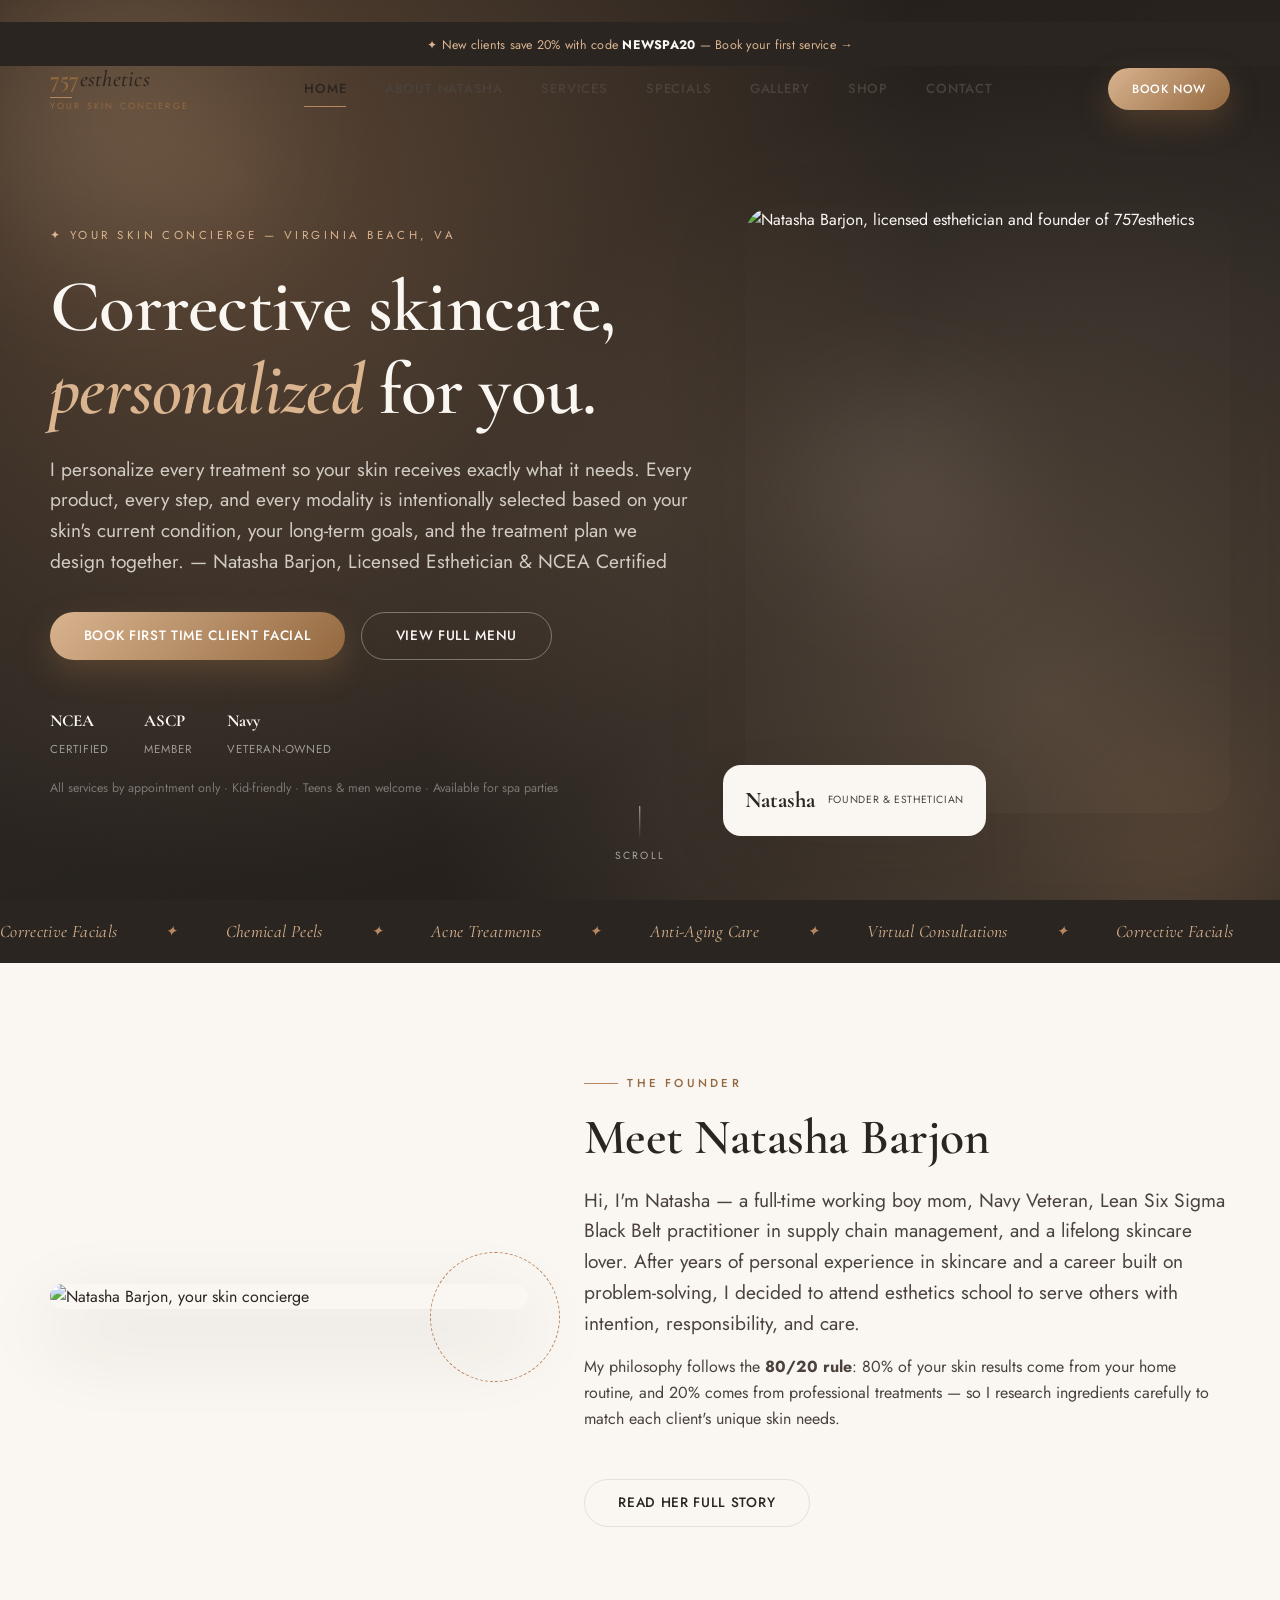
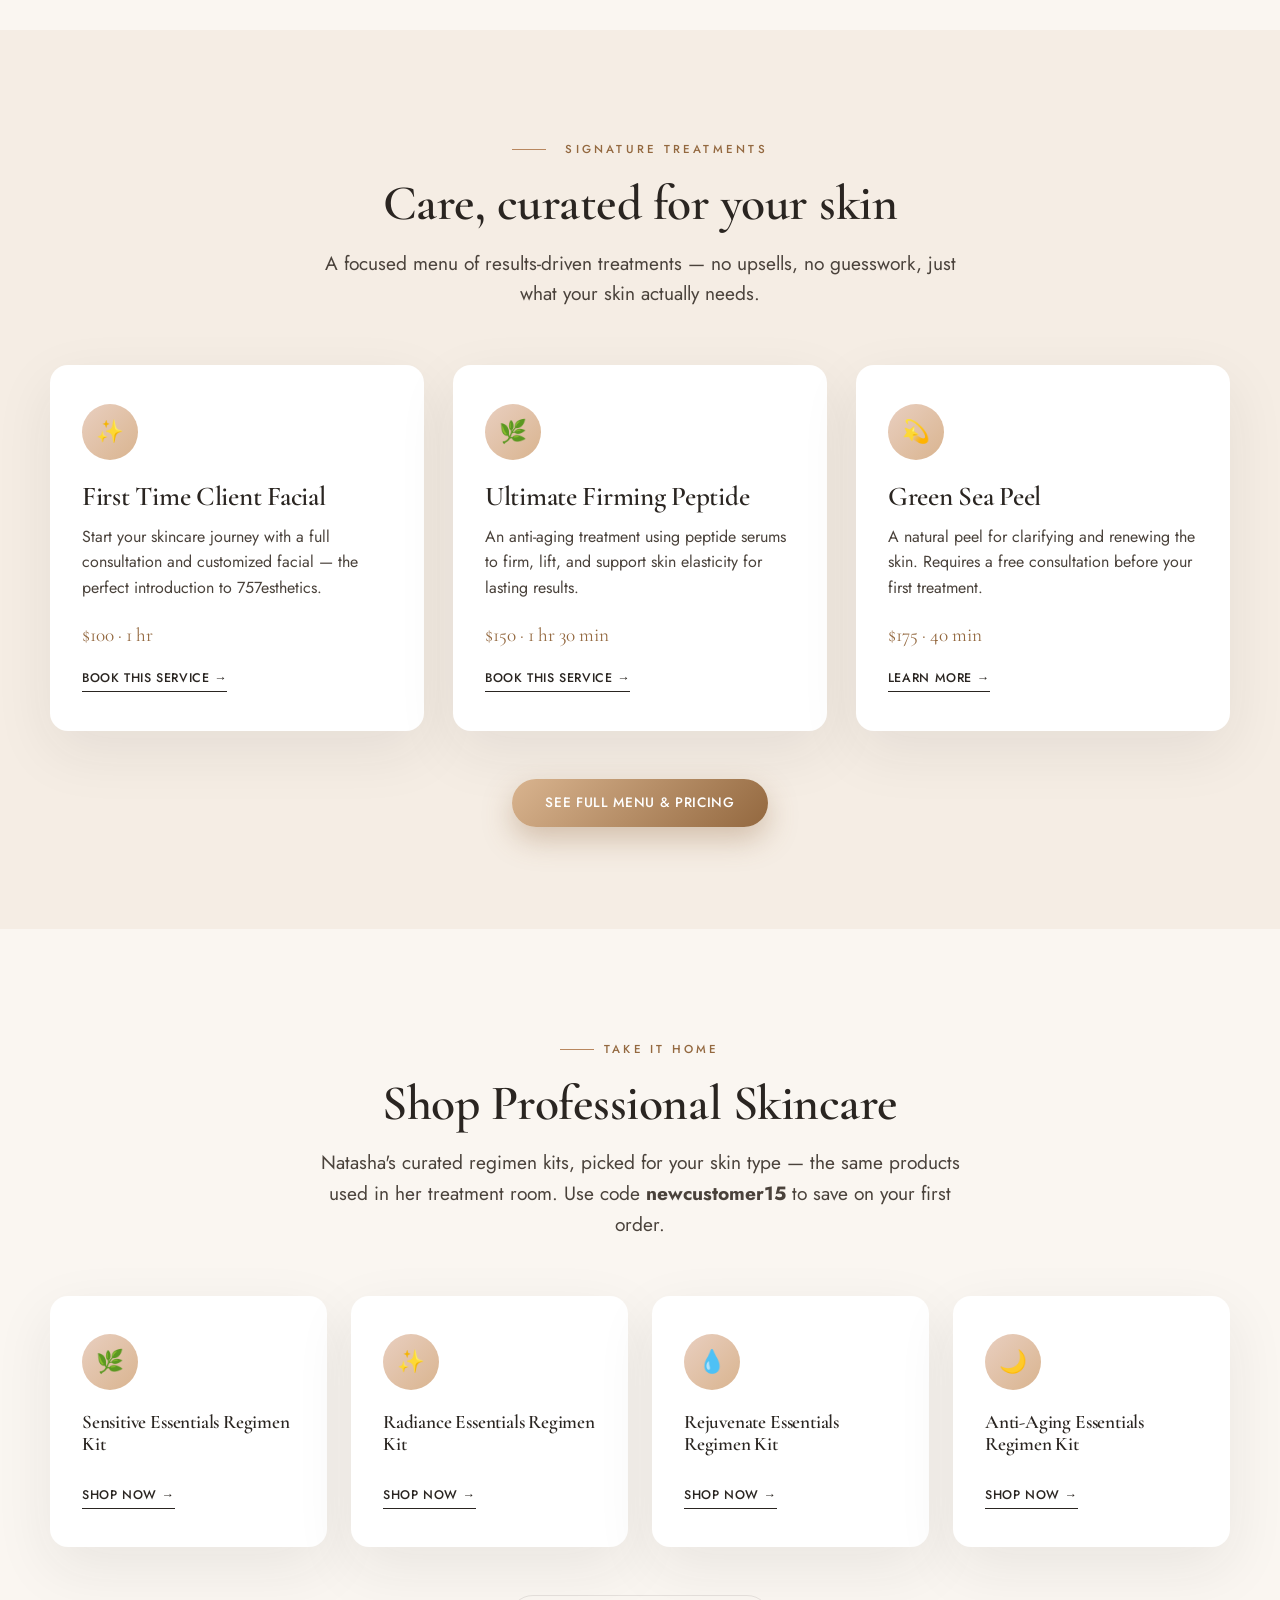
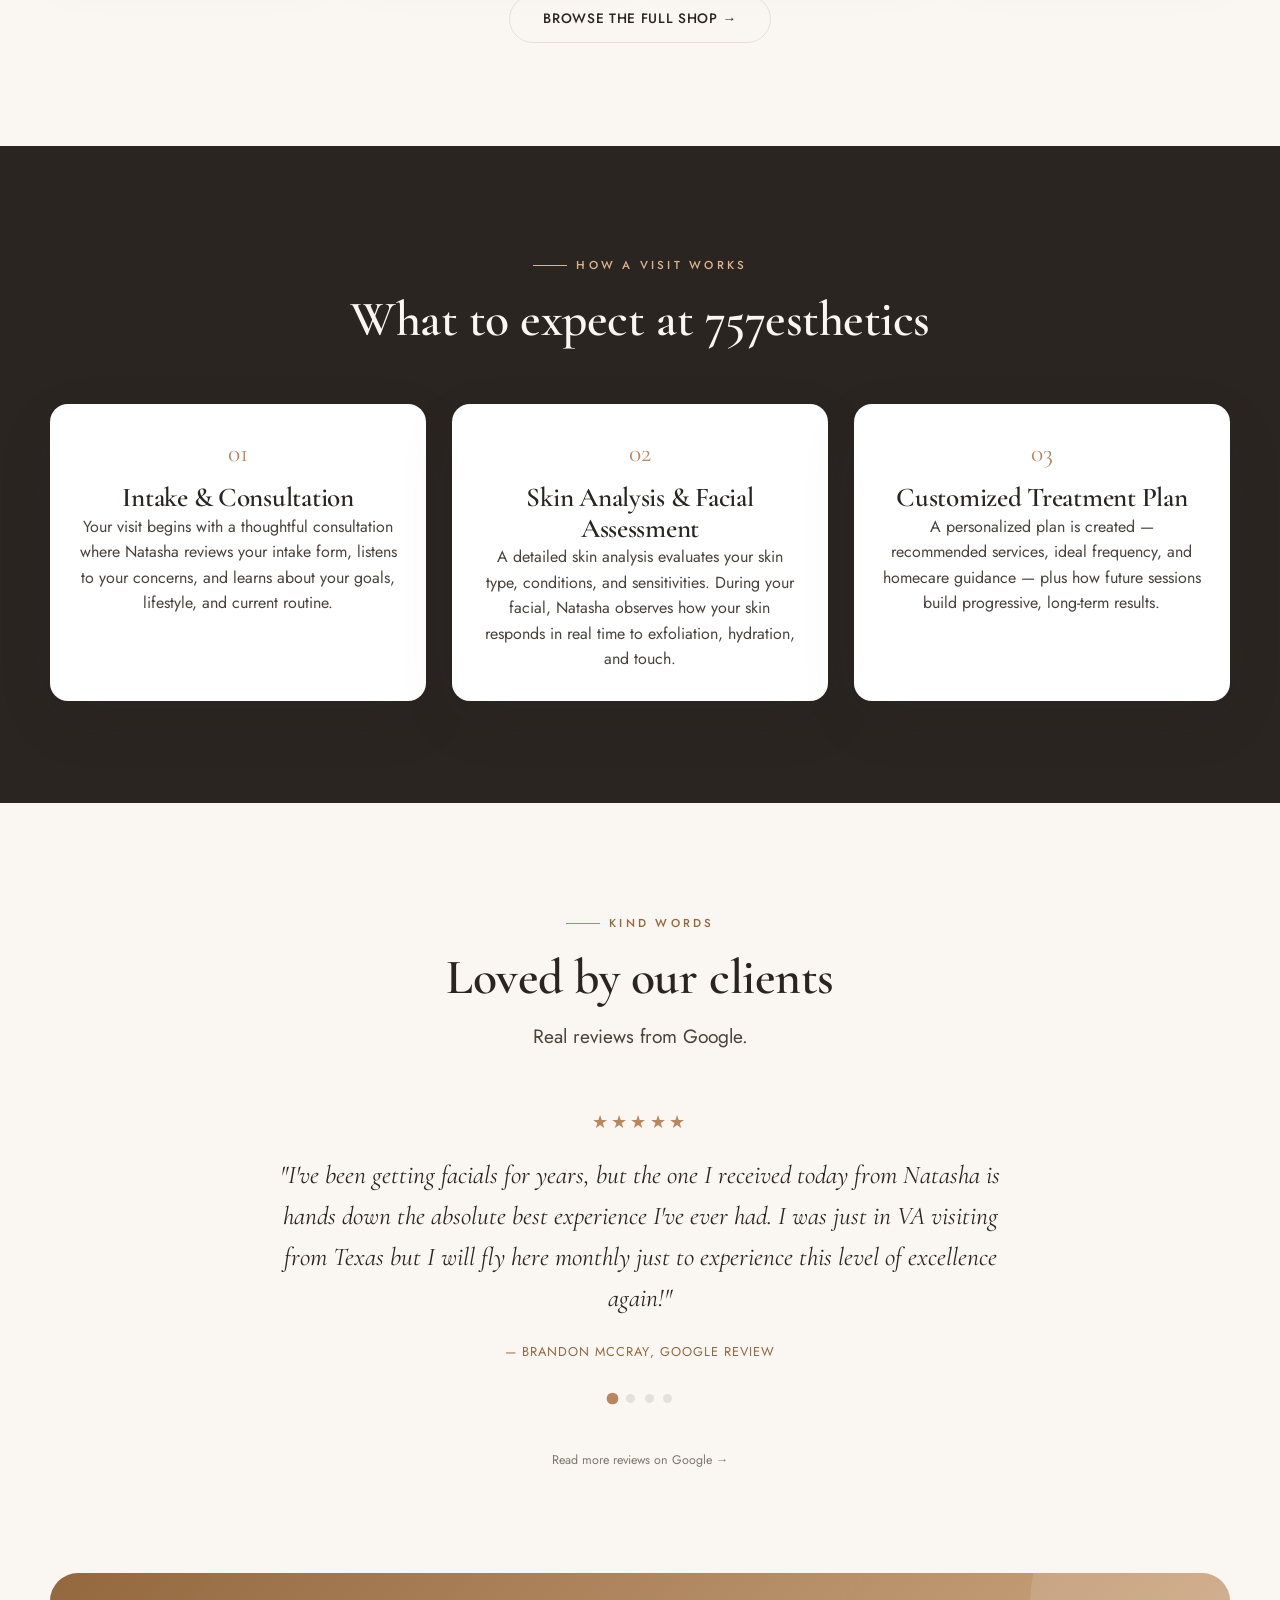
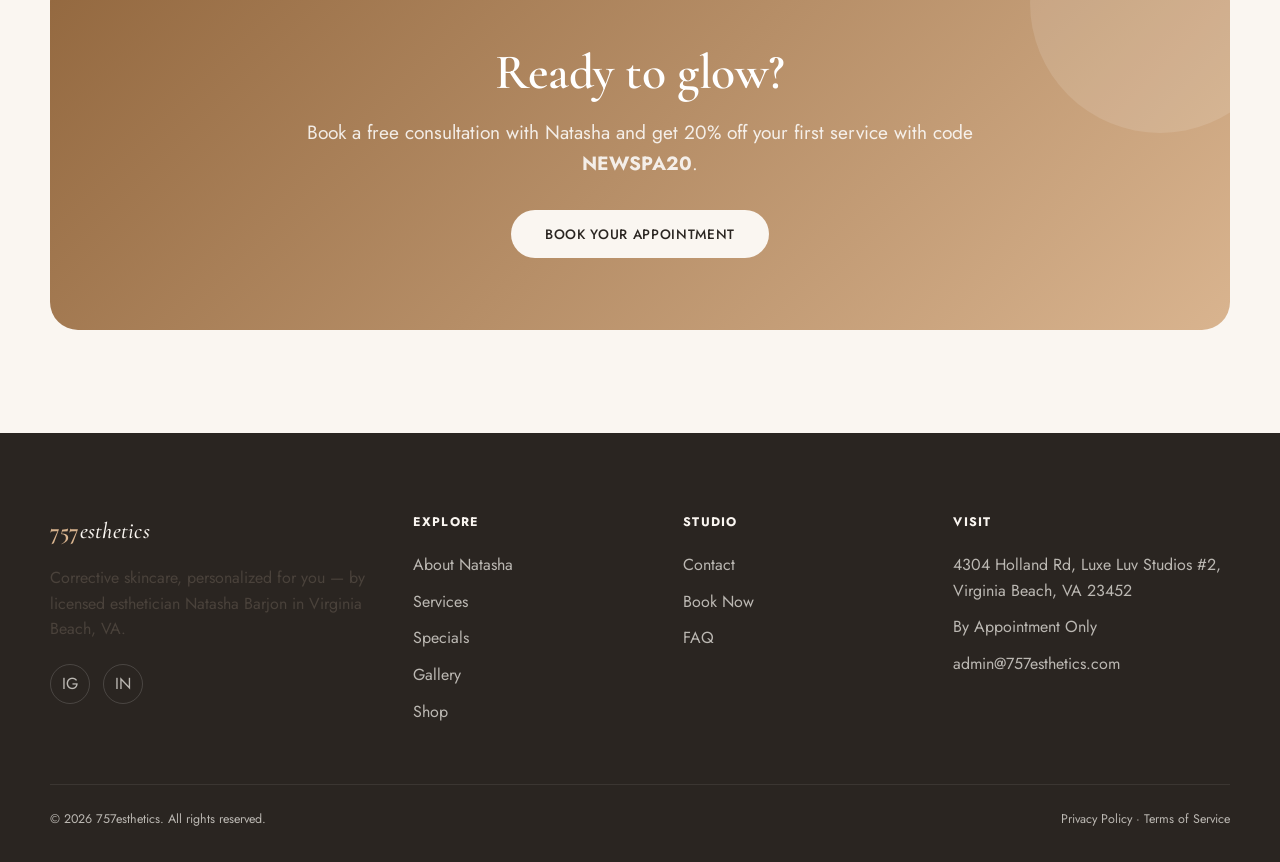
==== commit 584f8bcf: "Redesign logo as one unified wordmark; remove cart, link products to her store Logo: replaced the se" ====
--- a/index.html
+++ b/index.html
@@ -19,11 +19,8 @@
   </div>
   <div class="container">
     <a href="index.html" class="brand">
-      <span class="logo-badge" aria-hidden="true">757</span>
-      <span class="brand-text">
-        <span class="brand-name">757esthetics</span>
-        <span class="brand-sub">Your Skin Concierge</span>
-      </span>
+      <span class="brand-name"><span class="brand-num">757</span><span class="brand-word">esthetics</span></span>
+      <span class="brand-sub">Your Skin Concierge</span>
     </a>
     <nav class="nav-desktop">
       <a href="index.html">Home</a>
@@ -38,10 +35,6 @@
       <div class="header-cta">
         <a href="contact.html#book" class="btn btn-primary btn-sm">Book Now</a>
       </div>
-      <a href="shop.html" class="cart-link" aria-label="View cart">
-        <span class="cart-icon">&#128717;</span>
-        <span class="cart-count" data-cart-count>0</span>
-      </a>
       <button class="hamburger" aria-label="Toggle menu" aria-expanded="false">
         <span></span><span></span><span></span>
       </button>
@@ -306,10 +299,7 @@
   <div class="container">
     <div class="footer-grid">
       <div class="footer-brand">
-        <div class="footer-logo">
-          <span class="logo-badge" aria-hidden="true">757</span>
-          <span class="brand-name">757esthetics</span>
-        </div>
+        <span class="brand-name"><span class="brand-num">757</span><span class="brand-word">esthetics</span></span>
         <p style="margin-top:1rem;max-width:32ch;">Corrective skincare, personalized for you — by licensed esthetician Natasha Barjon in Virginia Beach, VA.</p>
         <div class="footer-social">
           <a href="https://www.instagram.com/757esthetics/" aria-label="Instagram" target="_blank" rel="noopener">IG</a>
--- a/assets/css/style.css
+++ b/assets/css/style.css
@@ -170,8 +170,7 @@
 }
 
 @media (max-width: 400px) {
-  .logo-badge { width: 34px; height: 34px; font-size: 0.78rem; border-radius: 11px; }
-  .brand-name { font-size: 1.15rem; }
+  .brand-num, .brand-word { font-size: 1.15rem; }
   .brand-sub { font-size: 0.5rem; letter-spacing: 0.16em; }
   .header-actions { gap: 0.35rem; }
 }
@@ -189,48 +188,48 @@
 }
 .brand {
   display: flex;
-  align-items: center;
-  gap: 0.65rem;
-  min-width: 0;
-  line-height: 1;
-  z-index: 620;
-}
-.logo-badge {
-  flex-shrink: 0;
-  width: 40px;
-  height: 40px;
-  border-radius: 13px;
-  background: linear-gradient(135deg, var(--rose-gold-light), var(--rose-gold-dark));
-  color: var(--ivory);
-  display: flex;
-  align-items: center;
-  justify-content: center;
-  font-family: var(--ff-display);
-  font-weight: 700;
-  font-size: 0.92rem;
-  box-shadow: 0 6px 16px rgba(147, 104, 63, 0.35);
-}
-.brand-text {
-  display: flex;
   flex-direction: column;
   min-width: 0;
   line-height: 1.15;
+  z-index: 620;
 }
 .brand-name {
+  display: inline-flex;
+  align-items: baseline;
+  white-space: nowrap;
+}
+.brand-num {
   font-family: var(--ff-display);
-  font-size: 1.4rem;
+  font-size: 1.42rem;
   font-weight: 700;
-  letter-spacing: 0.02em;
+  letter-spacing: 0.01em;
+  color: var(--rose-gold-dark);
+  position: relative;
+}
+.brand-word {
+  font-family: var(--ff-display);
+  font-size: 1.42rem;
+  font-weight: 500;
+  font-style: italic;
+  letter-spacing: 0.01em;
   color: var(--charcoal);
-  white-space: nowrap;
 }
 .brand-sub {
   font-size: 0.56rem;
   letter-spacing: 0.24em;
   text-transform: uppercase;
   color: var(--rose-gold-dark);
-  margin-top: 0.25rem;
+  margin-top: 0.3rem;
   white-space: nowrap;
+  position: relative;
+  padding-top: 0.3rem;
+}
+.brand-sub::before {
+  content: "";
+  position: absolute;
+  top: 0; left: 0;
+  width: 22px; height: 1px;
+  background: var(--rose-gold);
 }
 .header-actions {
   display: flex;
@@ -268,34 +267,6 @@
 .header-cta { display: flex; align-items: center; gap: 1rem; }
 
 /* Hamburger (mobile) */
-.cart-link {
-  position: relative;
-  display: inline-flex;
-  align-items: center;
-  justify-content: center;
-  width: 40px;
-  height: 40px;
-  flex-shrink: 0;
-}
-.cart-icon { font-size: 1.25rem; line-height: 1; }
-.cart-count {
-  position: absolute;
-  top: -2px; right: -2px;
-  min-width: 17px;
-  height: 17px;
-  padding: 0 4px;
-  border-radius: 999px;
-  background: var(--rose-gold-dark);
-  color: var(--white);
-  font-size: 0.62rem;
-  font-weight: 600;
-  line-height: 17px;
-  text-align: center;
-  transition: transform 0.2s ease;
-}
-.cart-count[data-empty="true"] { display: none; }
-.site-header.is-scrolled .cart-icon { filter: none; }
-
 .hamburger {
   display: none;
   position: relative;
@@ -625,6 +596,69 @@
 }
 .service-card a.card-link:hover { gap: 0.7rem; color: var(--rose-gold-dark); border-color: var(--rose-gold-dark); }
 
+/* ---------- Shop: Essentials Regimen Kit cards ---------- */
+.kit-grid {
+  display: grid;
+  grid-template-columns: repeat(4, 1fr);
+  gap: 1.8rem;
+}
+.kit-card {
+  display: flex;
+  flex-direction: column;
+  background: var(--white);
+  border-radius: var(--radius-md);
+  overflow: hidden;
+  box-shadow: var(--shadow-soft);
+  transition: transform 0.5s var(--ease), box-shadow 0.5s var(--ease);
+}
+.kit-card:hover { transform: translateY(-10px); box-shadow: var(--shadow-lift); }
+.kit-swatch {
+  position: relative;
+  aspect-ratio: 4 / 3;
+  display: flex;
+  align-items: center;
+  justify-content: center;
+  overflow: hidden;
+}
+.kit-swatch::after {
+  content: "";
+  position: absolute; inset: 0;
+  background-image: url("data:image/svg+xml,%3Csvg xmlns='http://www.w3.org/2000/svg' width='120' height='120'%3E%3Cfilter id='n'%3E%3CfeTurbulence type='fractalNoise' baseFrequency='0.9' numOctaves='2' stitchTiles='stitch'/%3E%3C/filter%3E%3Crect width='100%25' height='100%25' filter='url(%23n)' opacity='0.05'/%3E%3C/svg%3E");
+  mix-blend-mode: overlay;
+}
+.kit-mono {
+  font-family: var(--ff-display);
+  font-weight: 600;
+  font-size: 1.5rem;
+  letter-spacing: 0.04em;
+  position: relative;
+  z-index: 1;
+}
+.kit-swatch-01 { background: linear-gradient(160deg, var(--ivory), var(--blush)); }
+.kit-swatch-01 .kit-mono { color: rgba(147, 104, 63, 0.45); }
+.kit-swatch-02 { background: linear-gradient(160deg, var(--blush), var(--rose-gold-light)); }
+.kit-swatch-02 .kit-mono { color: rgba(147, 104, 63, 0.5); }
+.kit-swatch-03 { background: linear-gradient(160deg, var(--cream), var(--rose-gold-light)); }
+.kit-swatch-03 .kit-mono { color: rgba(147, 104, 63, 0.5); }
+.kit-swatch-04 { background: linear-gradient(160deg, var(--charcoal-soft), var(--charcoal)); }
+.kit-swatch-04 .kit-mono { color: rgba(250, 246, 241, 0.35); }
+.kit-card-body {
+  padding: 1.6rem 1.5rem 1.8rem;
+  display: flex;
+  flex-direction: column;
+  flex: 1;
+}
+.kit-tag {
+  font-size: 0.66rem;
+  letter-spacing: 0.14em;
+  text-transform: uppercase;
+  color: var(--rose-gold-dark);
+  margin-bottom: 0.5rem;
+}
+.kit-card-body h3 { font-size: 1.2rem; margin-bottom: 0.5rem; }
+.kit-card-body p { flex: 1; margin-bottom: 1.1rem; }
+.kit-card-body .card-link { margin-top: 0; }
+
 /* ---------- Full service list (services page) ---------- */
 .service-detail {
   display: grid;
@@ -748,62 +782,6 @@
   display: flex; align-items: center; justify-content: center;
 }
 
-/* ---------- Cart drawer ---------- */
-#cart-backdrop {
-  position: fixed; inset: 0; z-index: 690;
-  background: rgba(20, 17, 15, 0.45);
-  opacity: 0; visibility: hidden;
-  transition: opacity 0.4s ease, visibility 0.4s ease;
-}
-#cart-backdrop.is-open { opacity: 1; visibility: visible; }
-#cart-drawer {
-  position: fixed; top: 0; right: 0; bottom: 0;
-  width: min(400px, 90vw);
-  z-index: 700;
-  background: var(--ivory);
-  box-shadow: -20px 0 50px rgba(42, 37, 33, 0.18);
-  display: flex;
-  flex-direction: column;
-  transform: translateX(100%);
-  transition: transform 0.45s var(--ease);
-  visibility: hidden;
-}
-#cart-drawer.is-open { transform: translateX(0); visibility: visible; }
-.cart-drawer-head {
-  display: flex; align-items: center; justify-content: space-between;
-  padding: 1.6rem 1.6rem 1.2rem;
-  border-bottom: 1px solid var(--line);
-}
-.cart-drawer-head h3 { margin: 0; }
-#cart-close {
-  width: 38px; height: 38px; border-radius: 50%;
-  border: 1px solid var(--line);
-  display: flex; align-items: center; justify-content: center;
-  font-size: 1.3rem; color: var(--charcoal);
-  flex-shrink: 0;
-}
-#cart-items { flex: 1; overflow-y: auto; padding: 1rem 1.6rem; }
-#cart-empty { padding: 2rem 1.6rem; text-align: center; color: var(--charcoal-soft); }
-#cart-empty.is-hidden { display: none; }
-.cart-item {
-  display: flex; align-items: center; justify-content: space-between;
-  gap: 1rem;
-  padding: 1rem 0;
-  border-bottom: 1px solid var(--line);
-}
-.cart-item-name { font-family: var(--ff-display); font-size: 1.05rem; }
-.cart-item-controls { display: flex; align-items: center; gap: 0.6rem; flex-shrink: 0; }
-.cart-qty-btn {
-  width: 26px; height: 26px; border-radius: 50%;
-  border: 1px solid var(--line);
-  display: flex; align-items: center; justify-content: center;
-  font-size: 0.9rem; color: var(--charcoal);
-}
-.cart-qty { min-width: 1.2rem; text-align: center; font-weight: 500; }
-.cart-remove { color: var(--charcoal-soft); font-size: 1.1rem; padding: 0 0.2rem; }
-.cart-drawer-foot { padding: 1.4rem 1.6rem 1.8rem; border-top: 1px solid var(--line); }
-#cart-subtotal-row { display: flex; justify-content: space-between; margin-bottom: 1rem; font-family: var(--ff-display); font-size: 1.15rem; }
-
 /* ---------- About / story ---------- */
 .story-grid {
   display: grid;
@@ -905,9 +883,9 @@
 /* ---------- Footer ---------- */
 .site-footer { background: var(--charcoal); color: rgba(250,246,241,0.7); padding: 5rem 0 2rem; }
 .footer-grid { display: grid; grid-template-columns: 1.4fr 1fr 1fr 1.2fr; gap: 2.5rem; padding-bottom: 3rem; border-bottom: 1px solid rgba(255,255,255,0.08); }
-.footer-brand .brand-name { color: var(--ivory); }
-.footer-logo { display: flex; align-items: center; gap: 0.65rem; }
-.footer-logo .brand-name { font-size: 1.3rem; }
+.footer-brand .brand-name { font-size: 1.3rem; }
+.footer-brand .brand-num { color: var(--rose-gold-light); }
+.footer-brand .brand-word { color: var(--ivory); }
 .footer-grid h5 { color: var(--ivory); font-family: var(--ff-body); font-size: 0.78rem; letter-spacing: 0.1em; text-transform: uppercase; margin-bottom: 1.2rem; }
 .footer-grid li { margin-bottom: 0.7rem; }
 .footer-grid a:hover { color: var(--rose-gold-light); }
@@ -947,7 +925,7 @@
   .hero-portrait { max-width: 380px; margin: 0 auto; }
   .story-grid { grid-template-columns: 1fr; }
   .story-portrait { max-width: 420px; margin: 0 auto; }
-  .grid-4 { grid-template-columns: repeat(2,1fr); }
+  .grid-4, .kit-grid { grid-template-columns: repeat(2,1fr); }
   .stats-band { grid-template-columns: repeat(2,1fr); row-gap: 2.2rem; }
   .footer-grid { grid-template-columns: 1fr 1fr; row-gap: 2.4rem; }
 }
@@ -976,6 +954,7 @@
   .event-date { justify-self: center; width: 90px; }
   .section { padding: 3.5rem 0; }
   .cta-band { border-radius: var(--radius-md); }
+  .kit-grid { grid-template-columns: 1fr; }
 }
 
 @media (prefers-reduced-motion: reduce) {
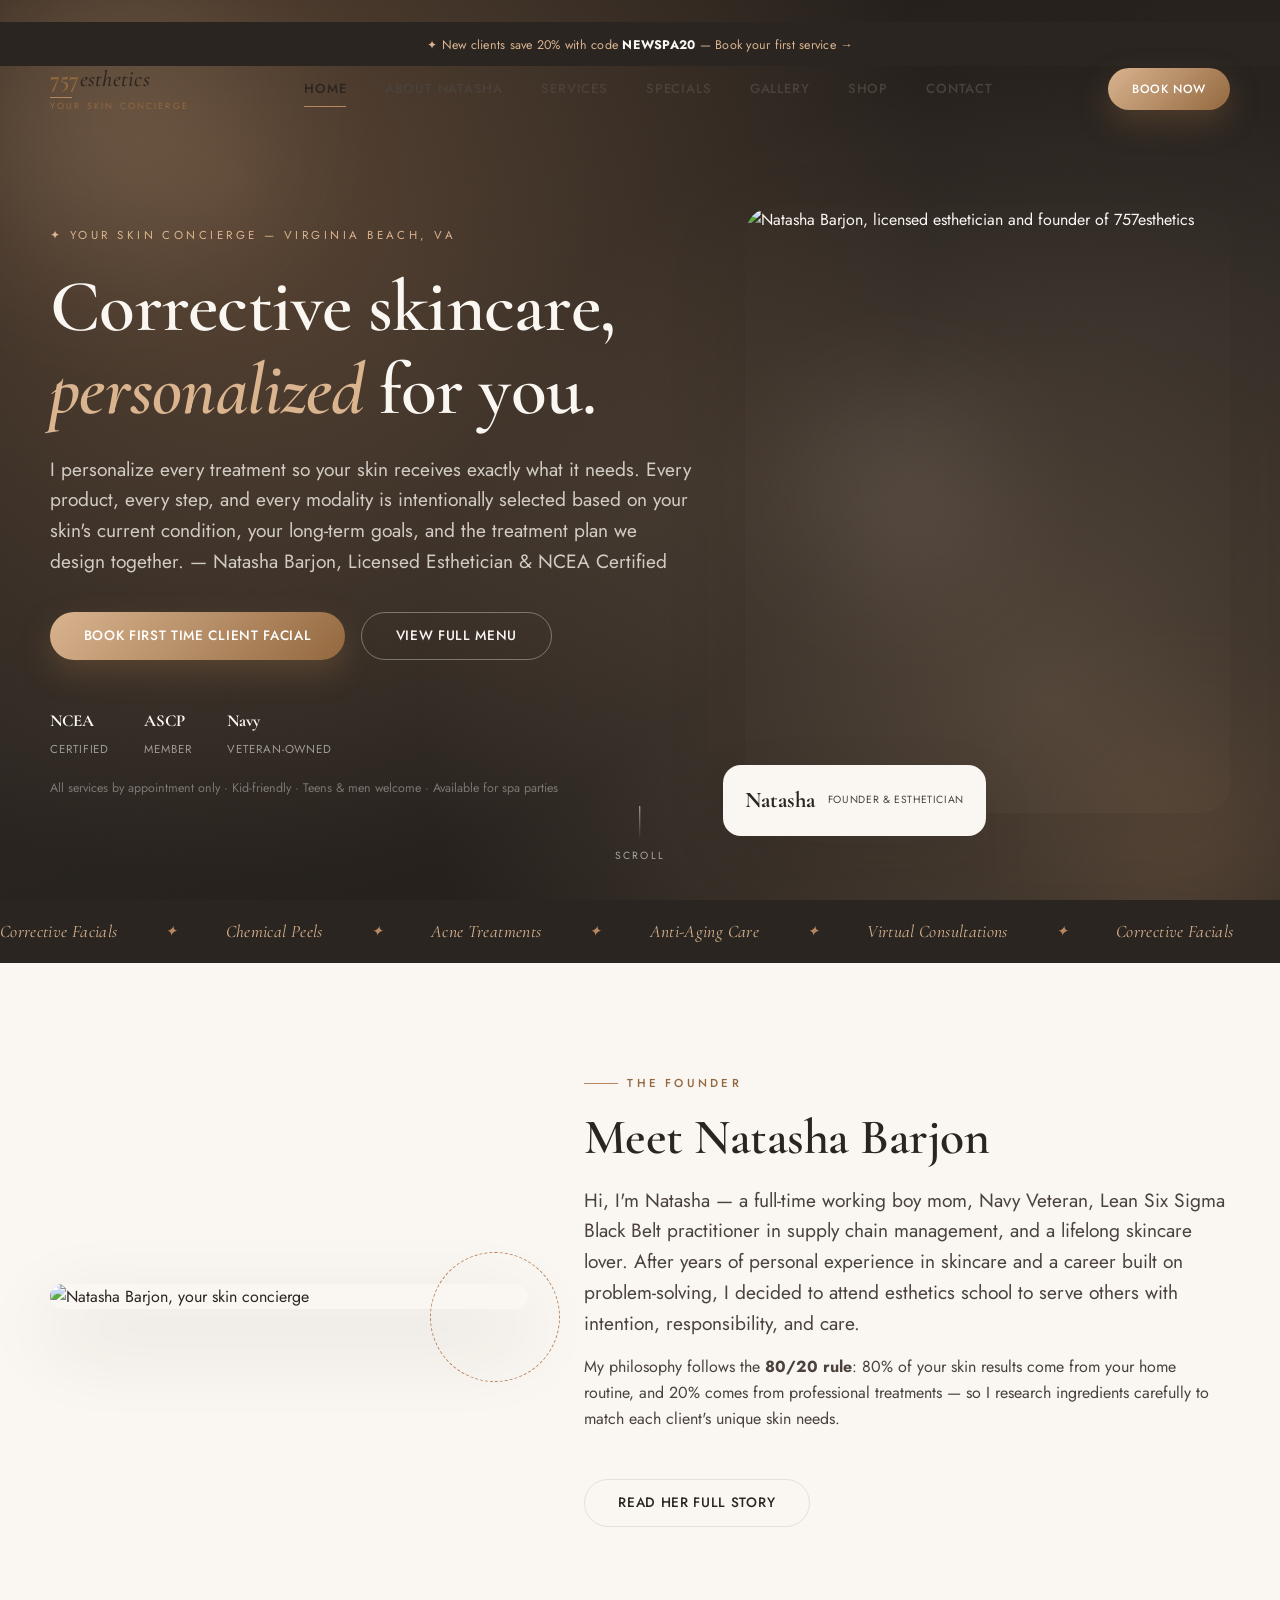
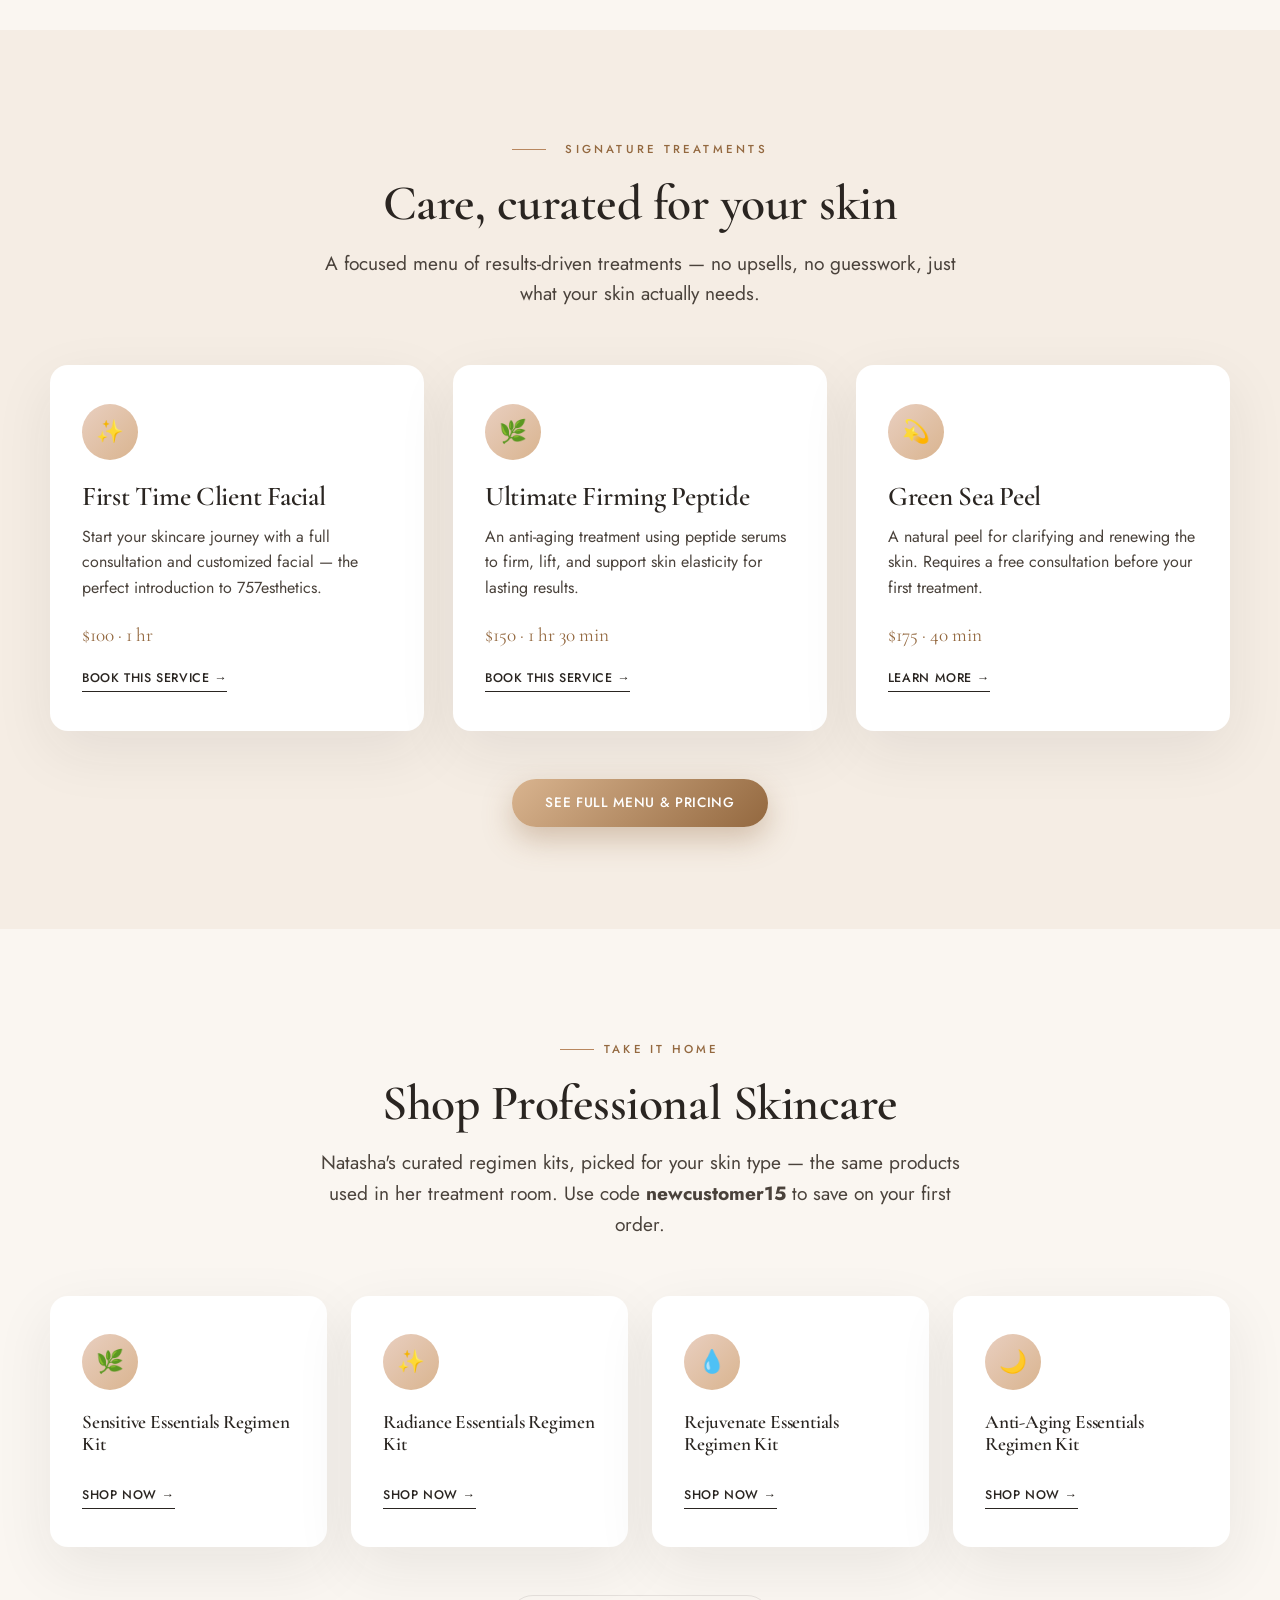
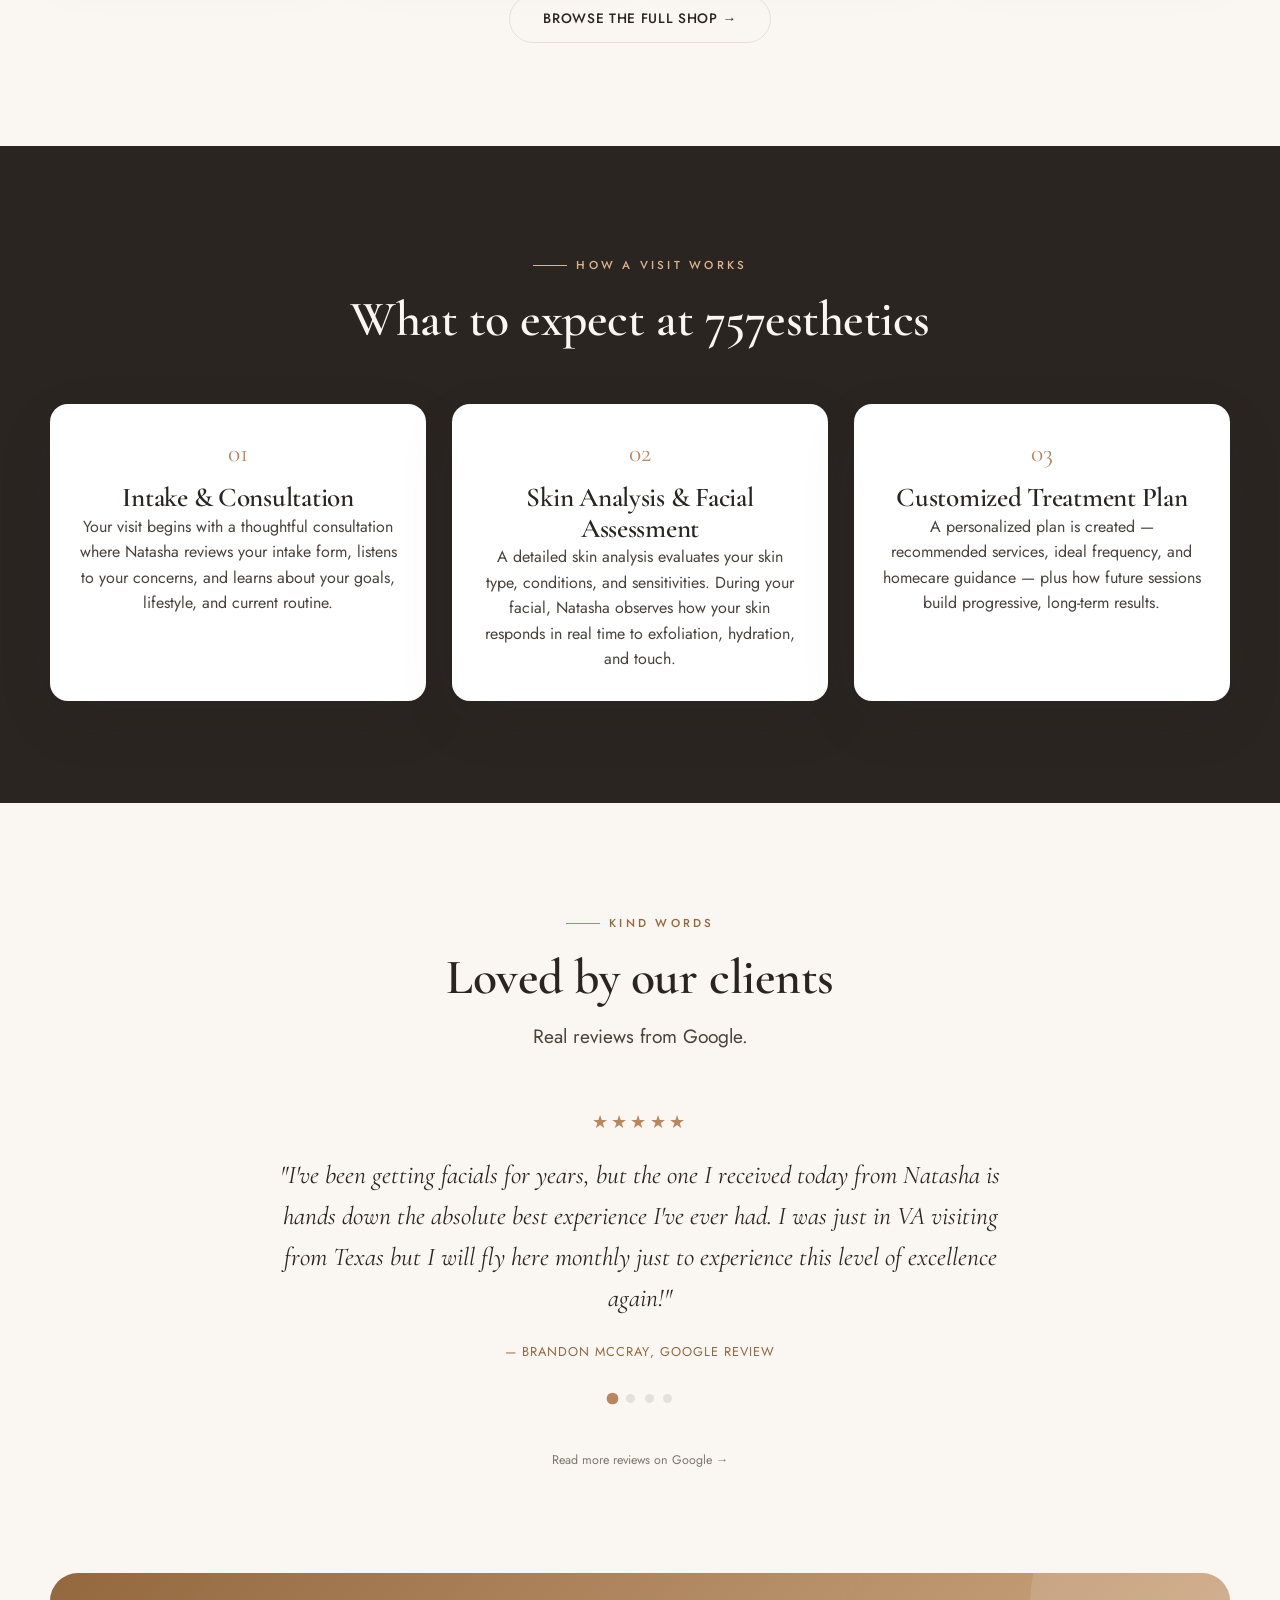
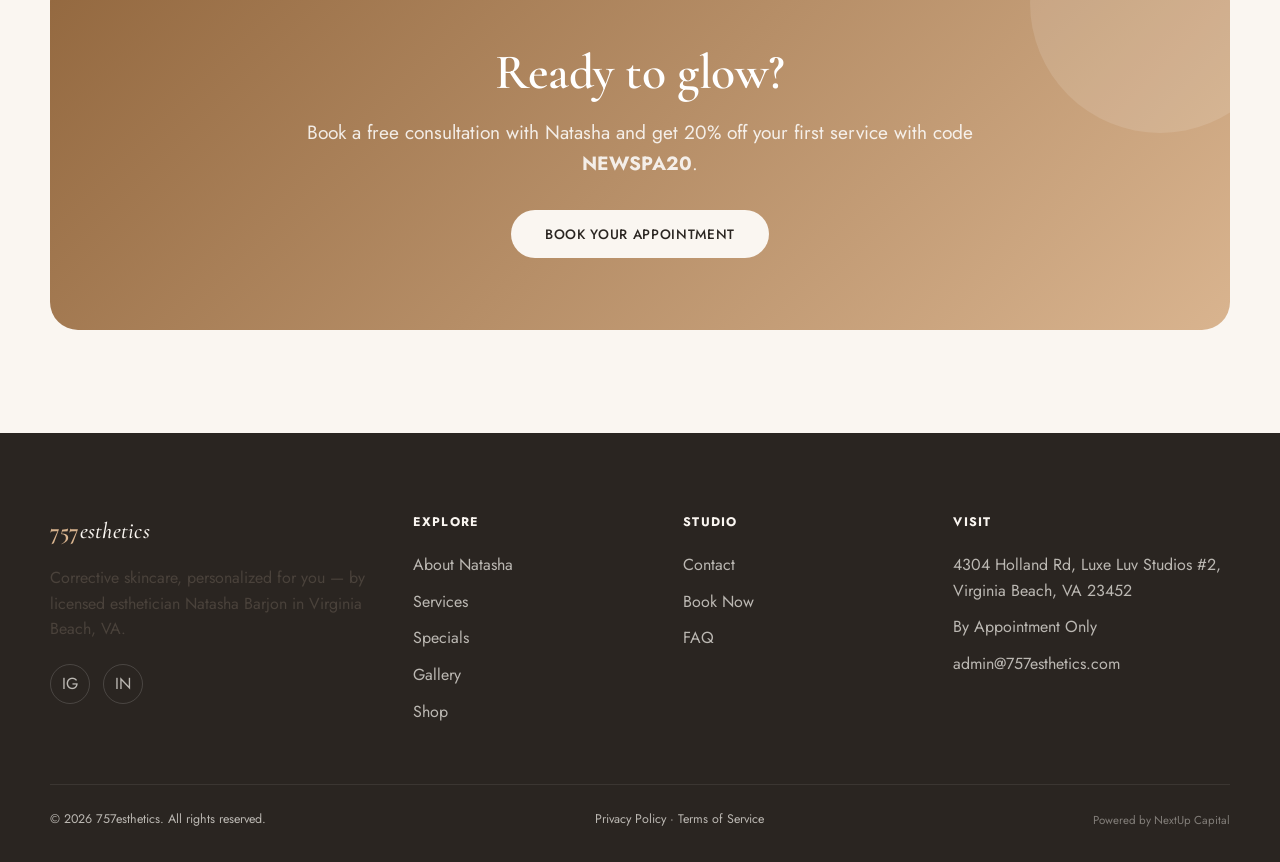
==== commit 67cd2f11: "Add "Powered by NextUp Capital" credit link to every page's footer Co-Authored-By: Claude Sonnet 5 <" ====
--- a/index.html
+++ b/index.html
@@ -336,6 +336,7 @@
     <div class="footer-bottom">
       <span>© <span id="year"></span> 757esthetics. All rights reserved.</span>
       <span><a href="privacy.html">Privacy Policy</a> · <a href="terms.html">Terms of Service</a></span>
+      <span class="powered-by">Powered by <a href="https://nextupcapitalservices.com/" target="_blank" rel="noopener">NextUp Capital</a></span>
     </div>
   </div>
 </footer>
--- a/assets/css/style.css
+++ b/assets/css/style.css
@@ -612,36 +612,24 @@
   transition: transform 0.5s var(--ease), box-shadow 0.5s var(--ease);
 }
 .kit-card:hover { transform: translateY(-10px); box-shadow: var(--shadow-lift); }
-.kit-swatch {
-  position: relative;
+.kit-photo {
   aspect-ratio: 4 / 3;
   display: flex;
   align-items: center;
   justify-content: center;
   overflow: hidden;
-}
-.kit-swatch::after {
-  content: "";
-  position: absolute; inset: 0;
-  background-image: url("data:image/svg+xml,%3Csvg xmlns='http://www.w3.org/2000/svg' width='120' height='120'%3E%3Cfilter id='n'%3E%3CfeTurbulence type='fractalNoise' baseFrequency='0.9' numOctaves='2' stitchTiles='stitch'/%3E%3C/filter%3E%3Crect width='100%25' height='100%25' filter='url(%23n)' opacity='0.05'/%3E%3C/svg%3E");
-  mix-blend-mode: overlay;
-}
-.kit-mono {
-  font-family: var(--ff-display);
-  font-weight: 600;
-  font-size: 1.5rem;
-  letter-spacing: 0.04em;
-  position: relative;
-  z-index: 1;
-}
-.kit-swatch-01 { background: linear-gradient(160deg, var(--ivory), var(--blush)); }
-.kit-swatch-01 .kit-mono { color: rgba(147, 104, 63, 0.45); }
-.kit-swatch-02 { background: linear-gradient(160deg, var(--blush), var(--rose-gold-light)); }
-.kit-swatch-02 .kit-mono { color: rgba(147, 104, 63, 0.5); }
-.kit-swatch-03 { background: linear-gradient(160deg, var(--cream), var(--rose-gold-light)); }
-.kit-swatch-03 .kit-mono { color: rgba(147, 104, 63, 0.5); }
-.kit-swatch-04 { background: linear-gradient(160deg, var(--charcoal-soft), var(--charcoal)); }
-.kit-swatch-04 .kit-mono { color: rgba(250, 246, 241, 0.35); }
+  background: linear-gradient(160deg, var(--ivory), var(--cream));
+  padding: 1.2rem;
+}
+.kit-photo img {
+  max-width: 100%;
+  max-height: 100%;
+  width: auto;
+  height: auto;
+  object-fit: contain;
+  transition: transform 0.6s var(--ease);
+}
+.kit-card:hover .kit-photo img { transform: scale(1.05); }
 .kit-card-body {
   padding: 1.6rem 1.5rem 1.8rem;
   display: flex;
@@ -655,7 +643,13 @@
   color: var(--rose-gold-dark);
   margin-bottom: 0.5rem;
 }
-.kit-card-body h3 { font-size: 1.2rem; margin-bottom: 0.5rem; }
+.kit-card-body h3 { font-size: 1.15rem; margin-bottom: 0.4rem; }
+.kit-price {
+  font-family: var(--ff-display);
+  font-size: 1.15rem;
+  color: var(--rose-gold-dark);
+  margin-bottom: 0.8rem;
+}
 .kit-card-body p { flex: 1; margin-bottom: 1.1rem; }
 .kit-card-body .card-link { margin-top: 0; }
 
@@ -894,6 +888,7 @@
 .footer-social a:hover { background: var(--rose-gold); border-color: var(--rose-gold); }
 .footer-bottom { display:flex; justify-content: space-between; align-items:center; padding-top: 1.6rem; font-size: 0.78rem; flex-wrap: wrap; gap: 1rem; }
 .footer-bottom a:hover { color: var(--rose-gold-light); }
+.powered-by { opacity: 0.6; font-size: 0.72rem; }
 
 /* ---------- Page hero (interior pages) ---------- */
 .page-hero {
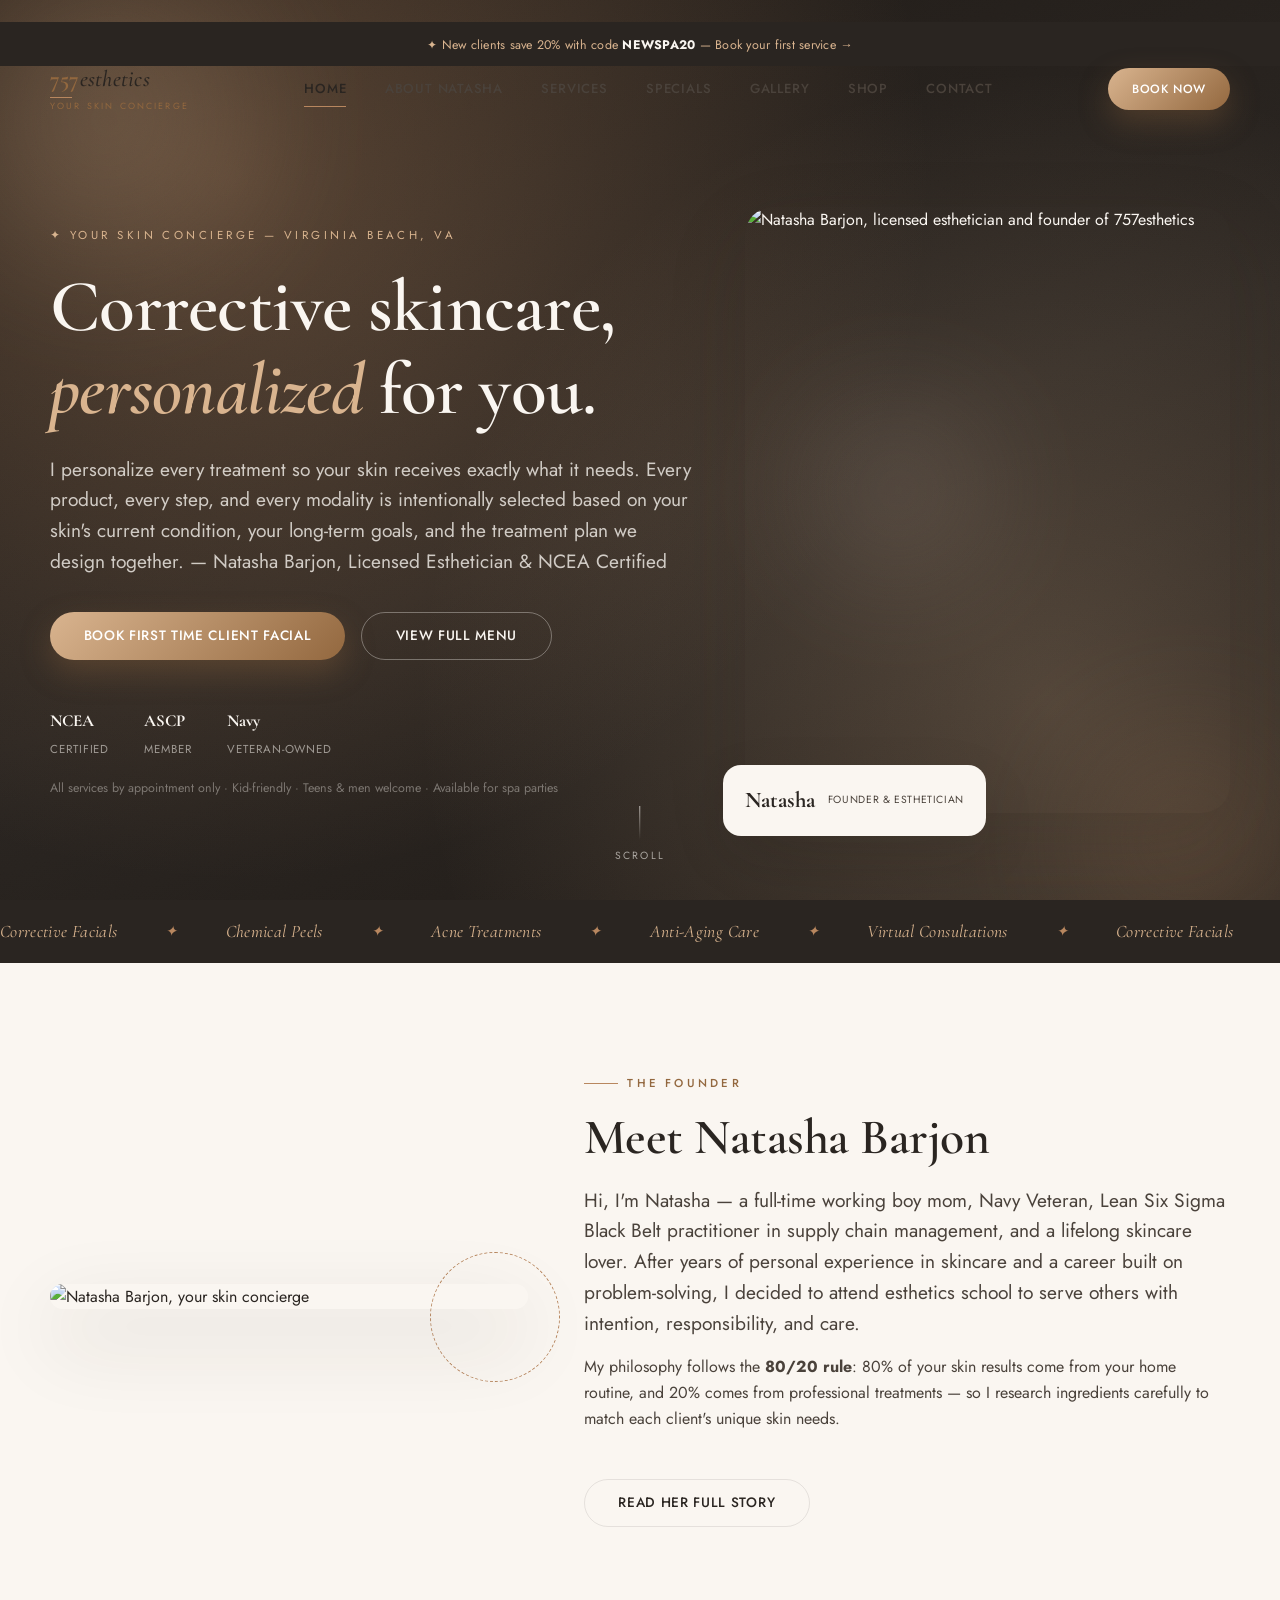
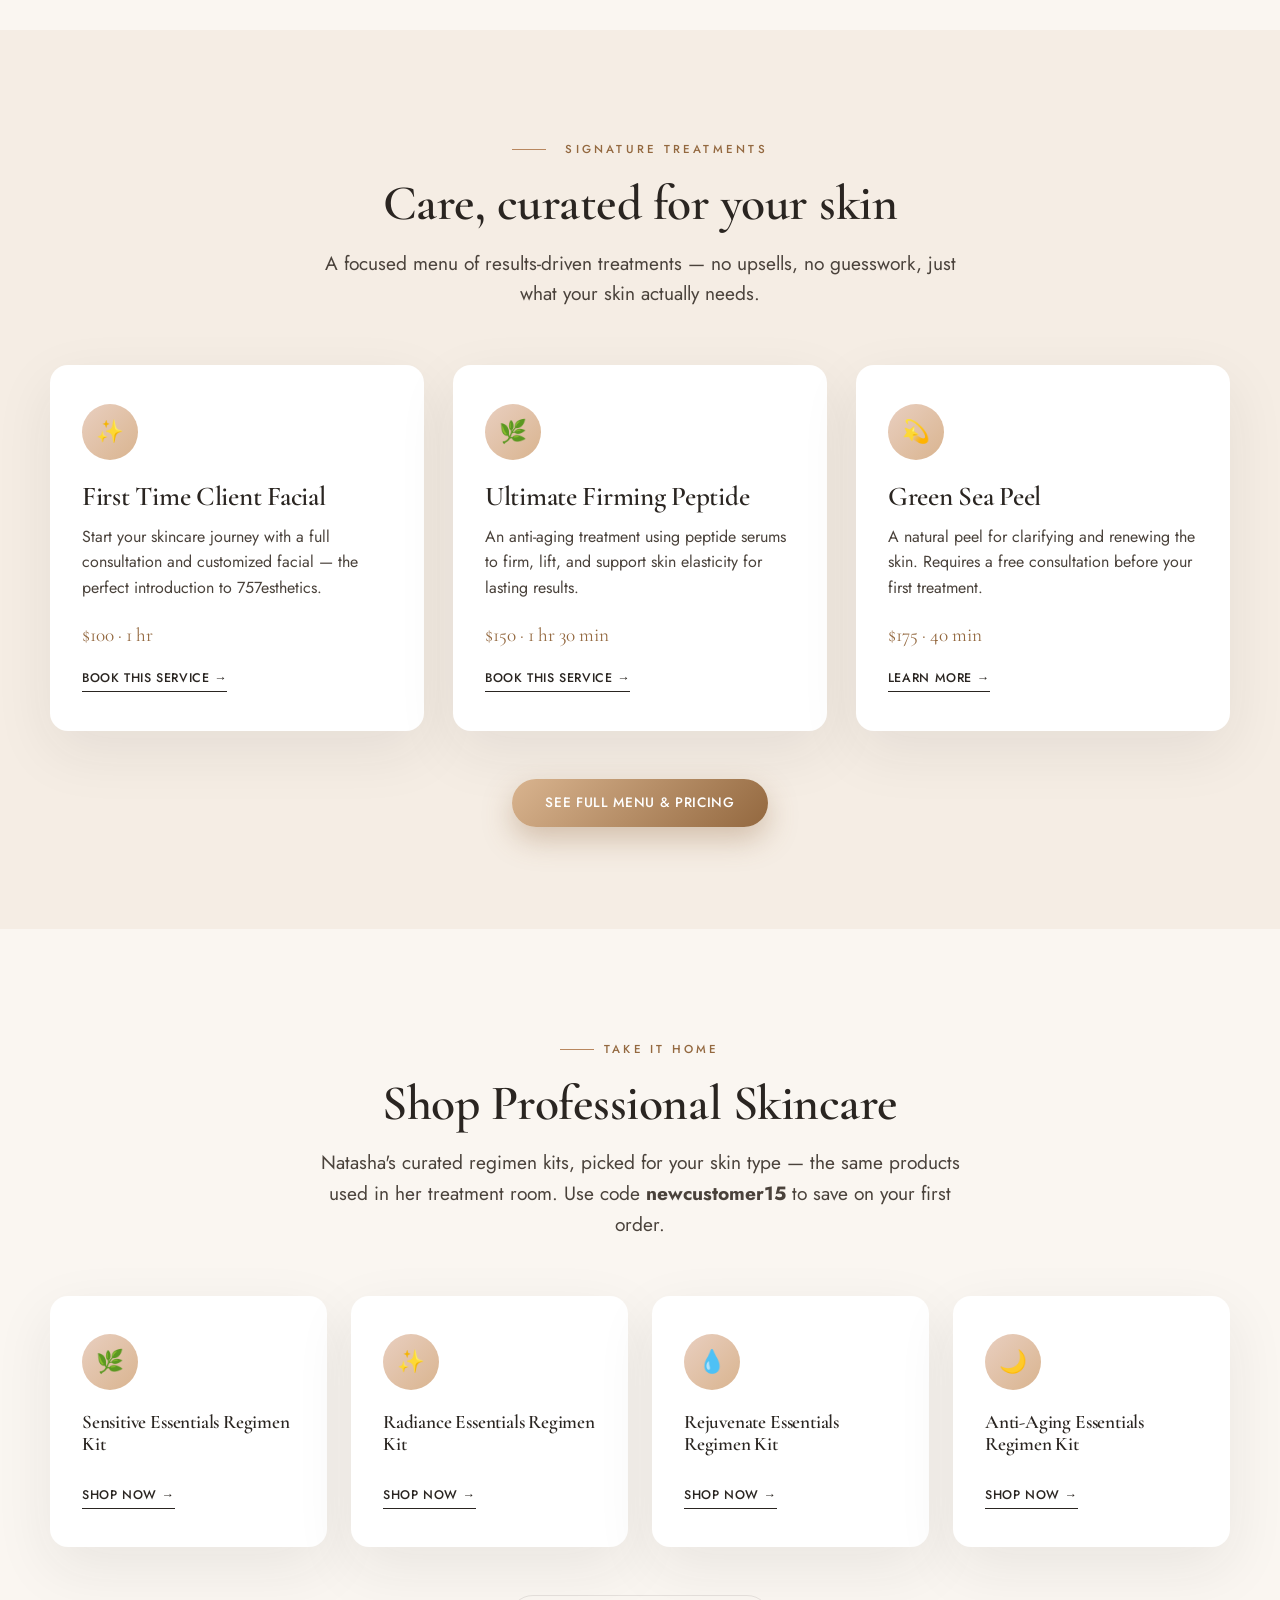
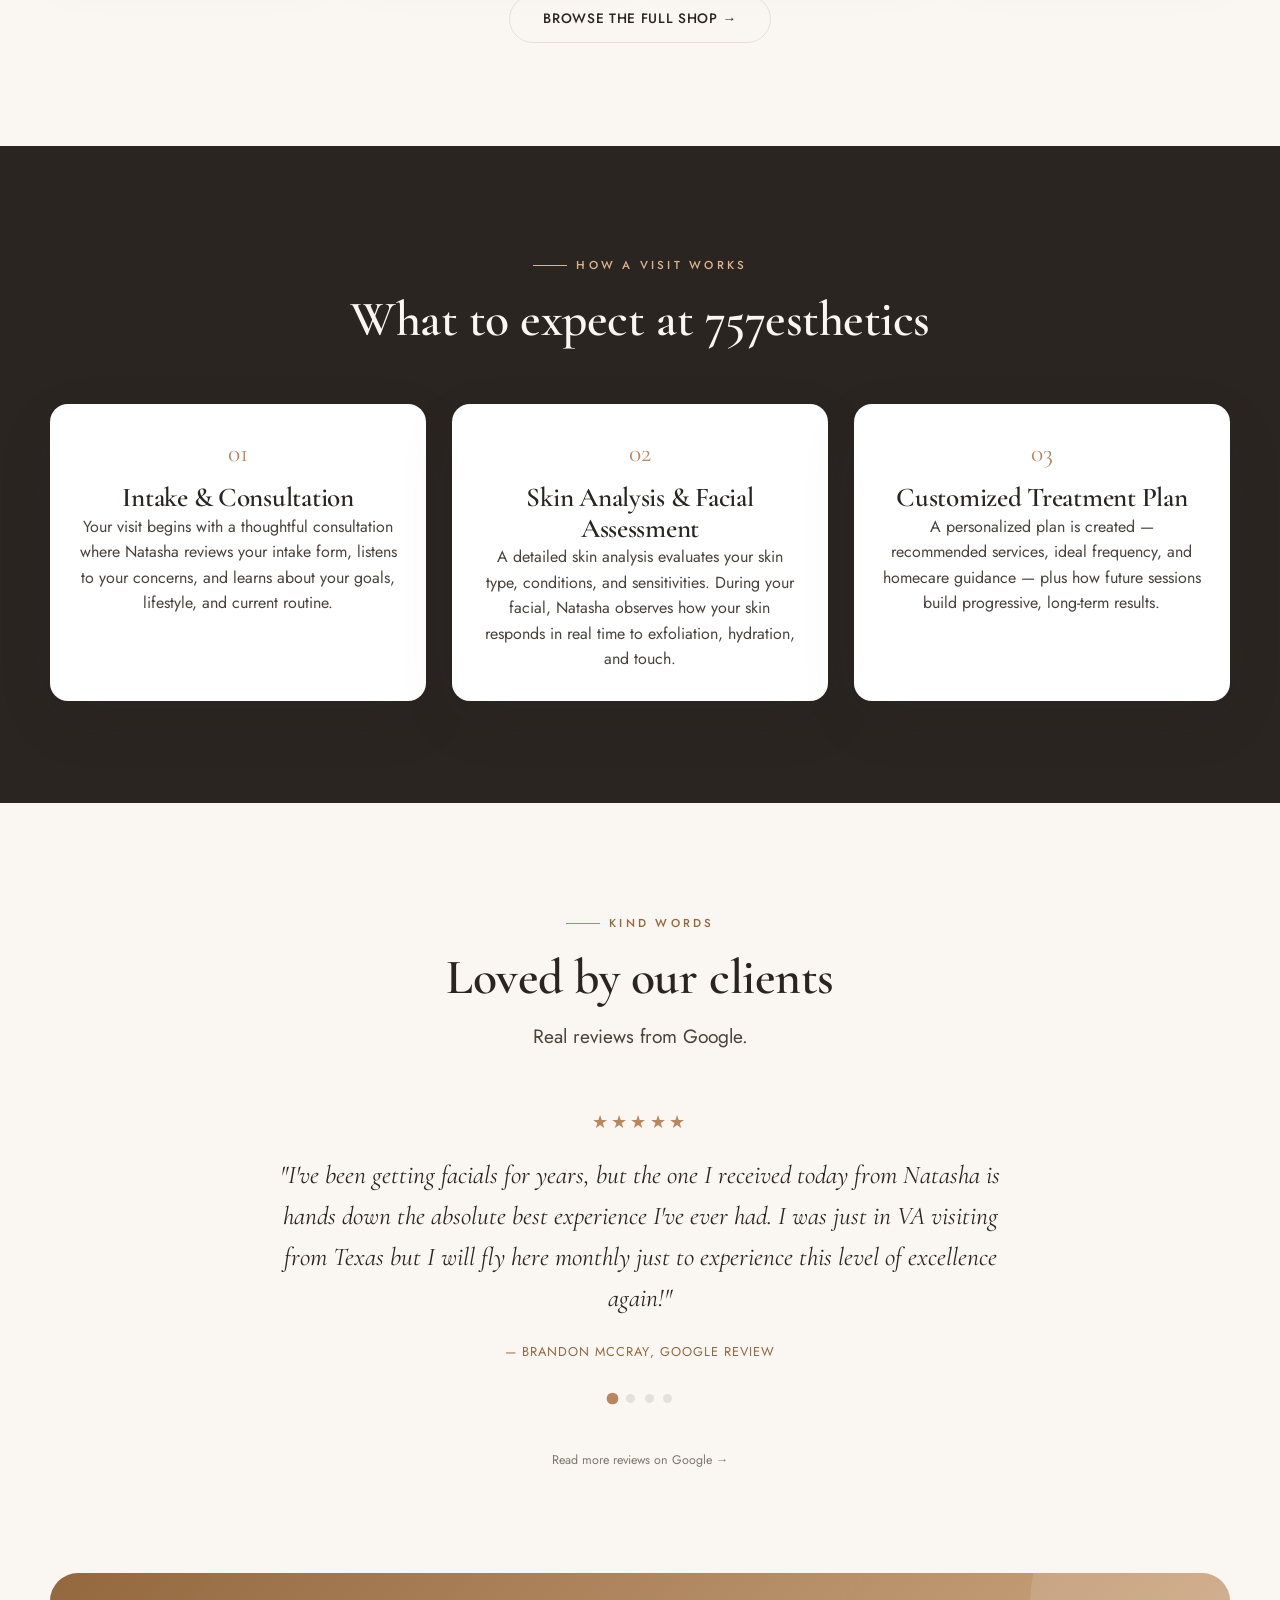
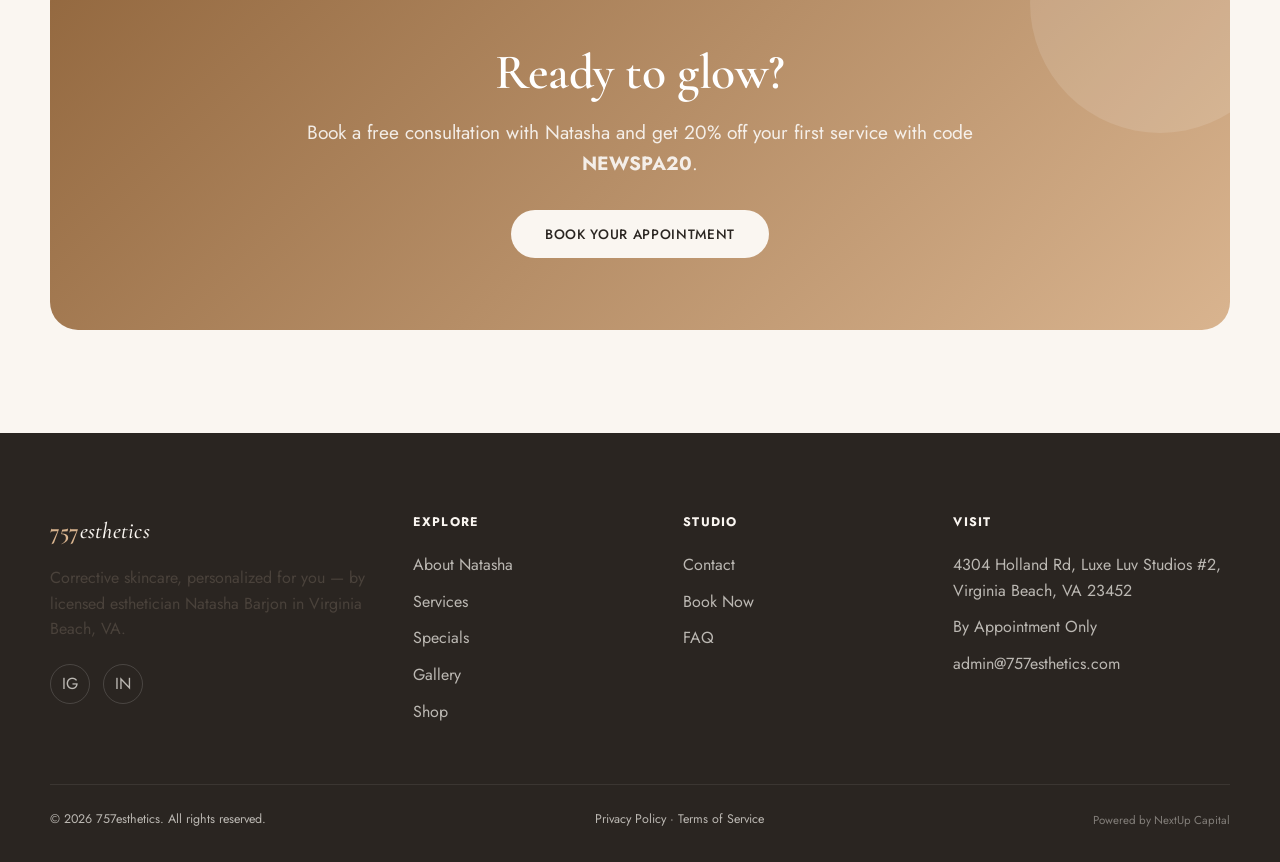
==== commit 2d89fd6a: "Tighten tagline sizing across the full mobile range, add cache-busting The previous fix only tighten" ====
--- a/index.html
+++ b/index.html
@@ -9,7 +9,7 @@
 <link rel="preconnect" href="https://fonts.googleapis.com" />
 <link rel="preconnect" href="https://fonts.gstatic.com" crossorigin />
 <link href="https://fonts.googleapis.com/css2?family=Cormorant+Garamond:ital,wght@0,500;0,600;0,700;1,600&family=Jost:wght@300;400;500;600&display=swap" rel="stylesheet" />
-<link rel="stylesheet" href="assets/css/style.css" />
+<link rel="stylesheet" href="assets/css/style.css?v=1790555516" />
 </head>
 <body>
 
@@ -344,6 +344,7 @@
 <div class="lightbox"><button class="lightbox-close" aria-label="Close">×</button><img src="" alt="" /></div>
 
 <script>document.getElementById('year').textContent = new Date().getFullYear();</script>
-<script src="assets/js/main.js"></script>
+<script src="assets/js/config.js?v=1790555516"></script>
+<script src="assets/js/main.js?v=1790555516"></script>
 </body>
 </html>
--- a/assets/css/style.css
+++ b/assets/css/style.css
@@ -169,10 +169,13 @@
   .promo-bar .promo-extra { display: none; }
 }
 
-@media (max-width: 400px) {
+@media (max-width: 480px) {
   .brand-num, .brand-word { font-size: 1.15rem; }
-  .brand-sub { font-size: 0.5rem; letter-spacing: 0.16em; }
+  .brand-sub { font-size: 0.48rem; letter-spacing: 0.1em; }
   .header-actions { gap: 0.35rem; }
+}
+@media (max-width: 360px) {
+  .brand-sub { letter-spacing: 0.05em; }
 }
 .site-header .container {
   display: flex;
@@ -197,6 +200,9 @@
   display: inline-flex;
   align-items: baseline;
   white-space: nowrap;
+  overflow: hidden;
+  text-overflow: ellipsis;
+  max-width: 100%;
 }
 .brand-num {
   font-family: var(--ff-display);
@@ -221,6 +227,9 @@
   color: var(--rose-gold-dark);
   margin-top: 0.3rem;
   white-space: nowrap;
+  overflow: hidden;
+  text-overflow: ellipsis;
+  max-width: 100%;
   position: relative;
   padding-top: 0.3rem;
 }
@@ -928,6 +937,7 @@
 @media (max-width: 860px) {
   .nav-desktop, .header-cta .btn { display: none; }
   .hamburger { display: flex; }
+  .brand-sub { font-size: 0.5rem; letter-spacing: 0.14em; }
   .grid-3, .grid-2 { grid-template-columns: 1fr; }
   .value-list { grid-template-columns: 1fr; }
   .contact-grid { grid-template-columns: 1fr; }
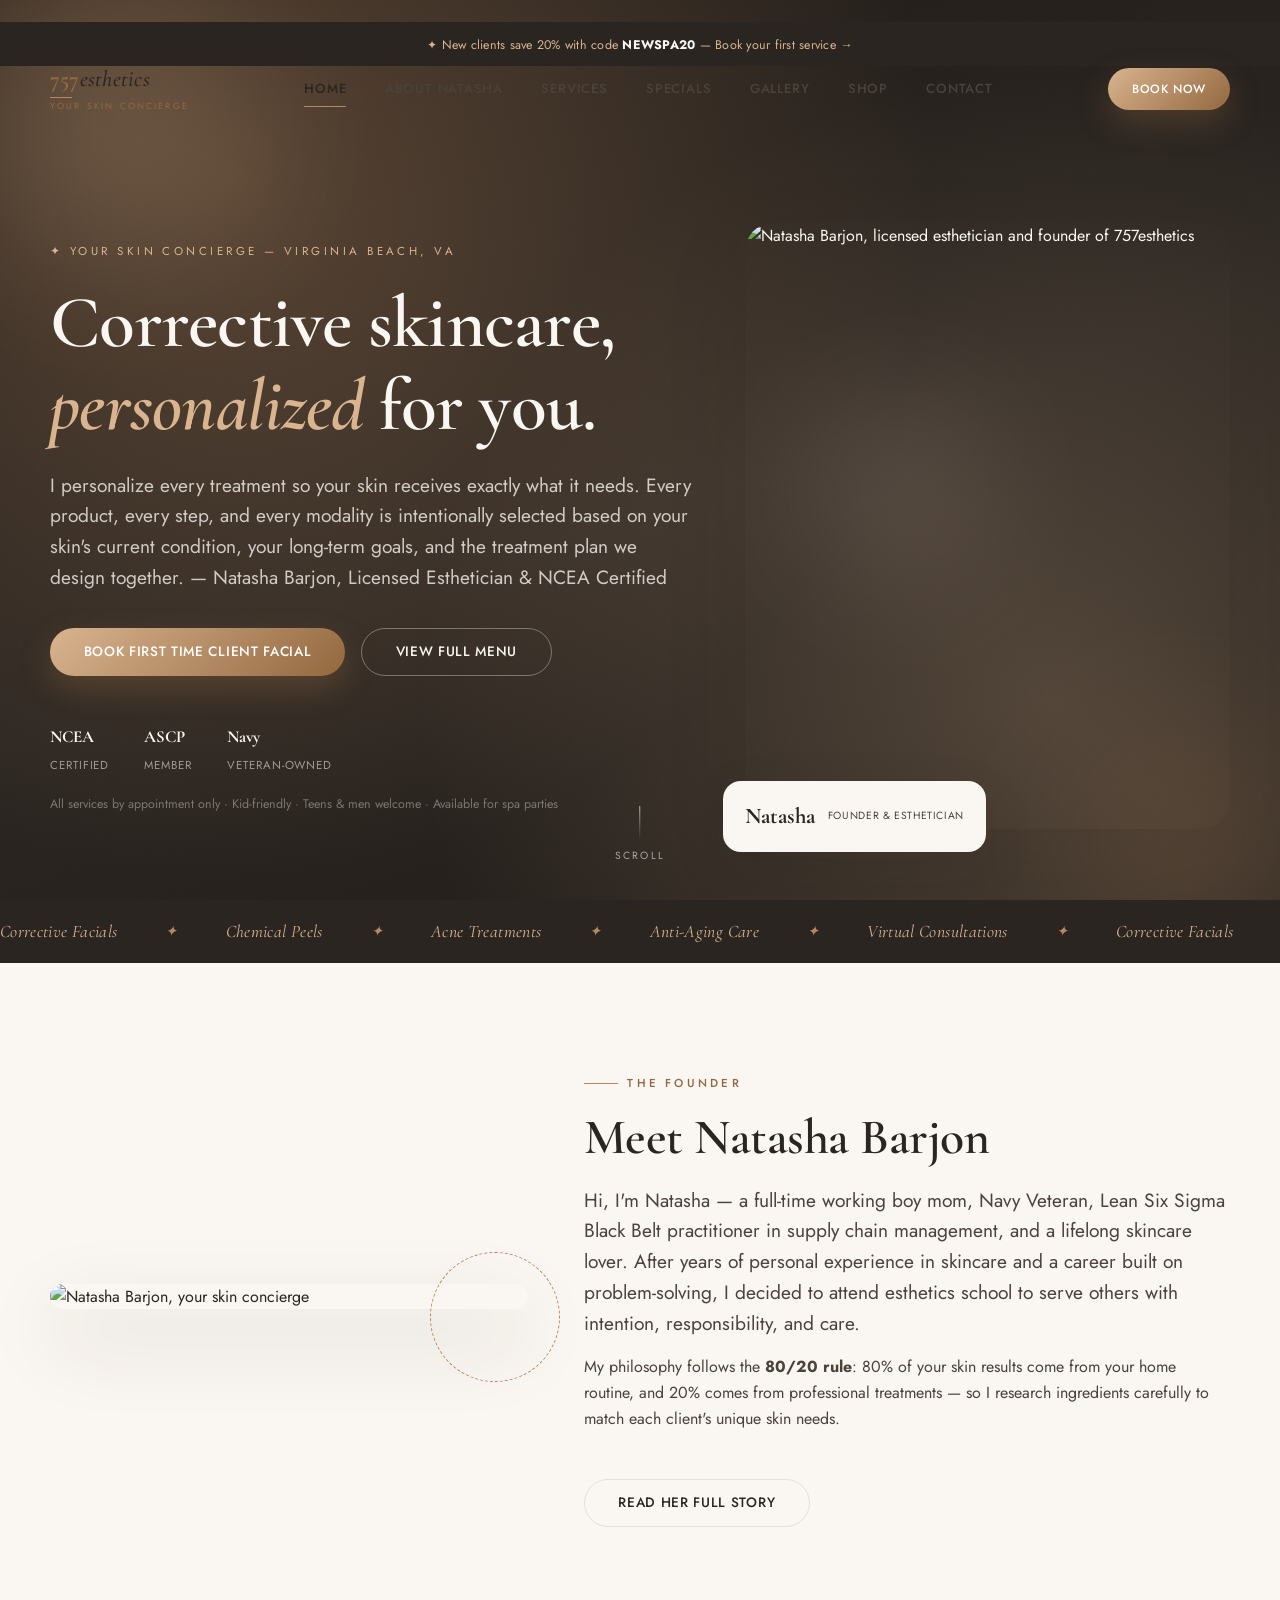
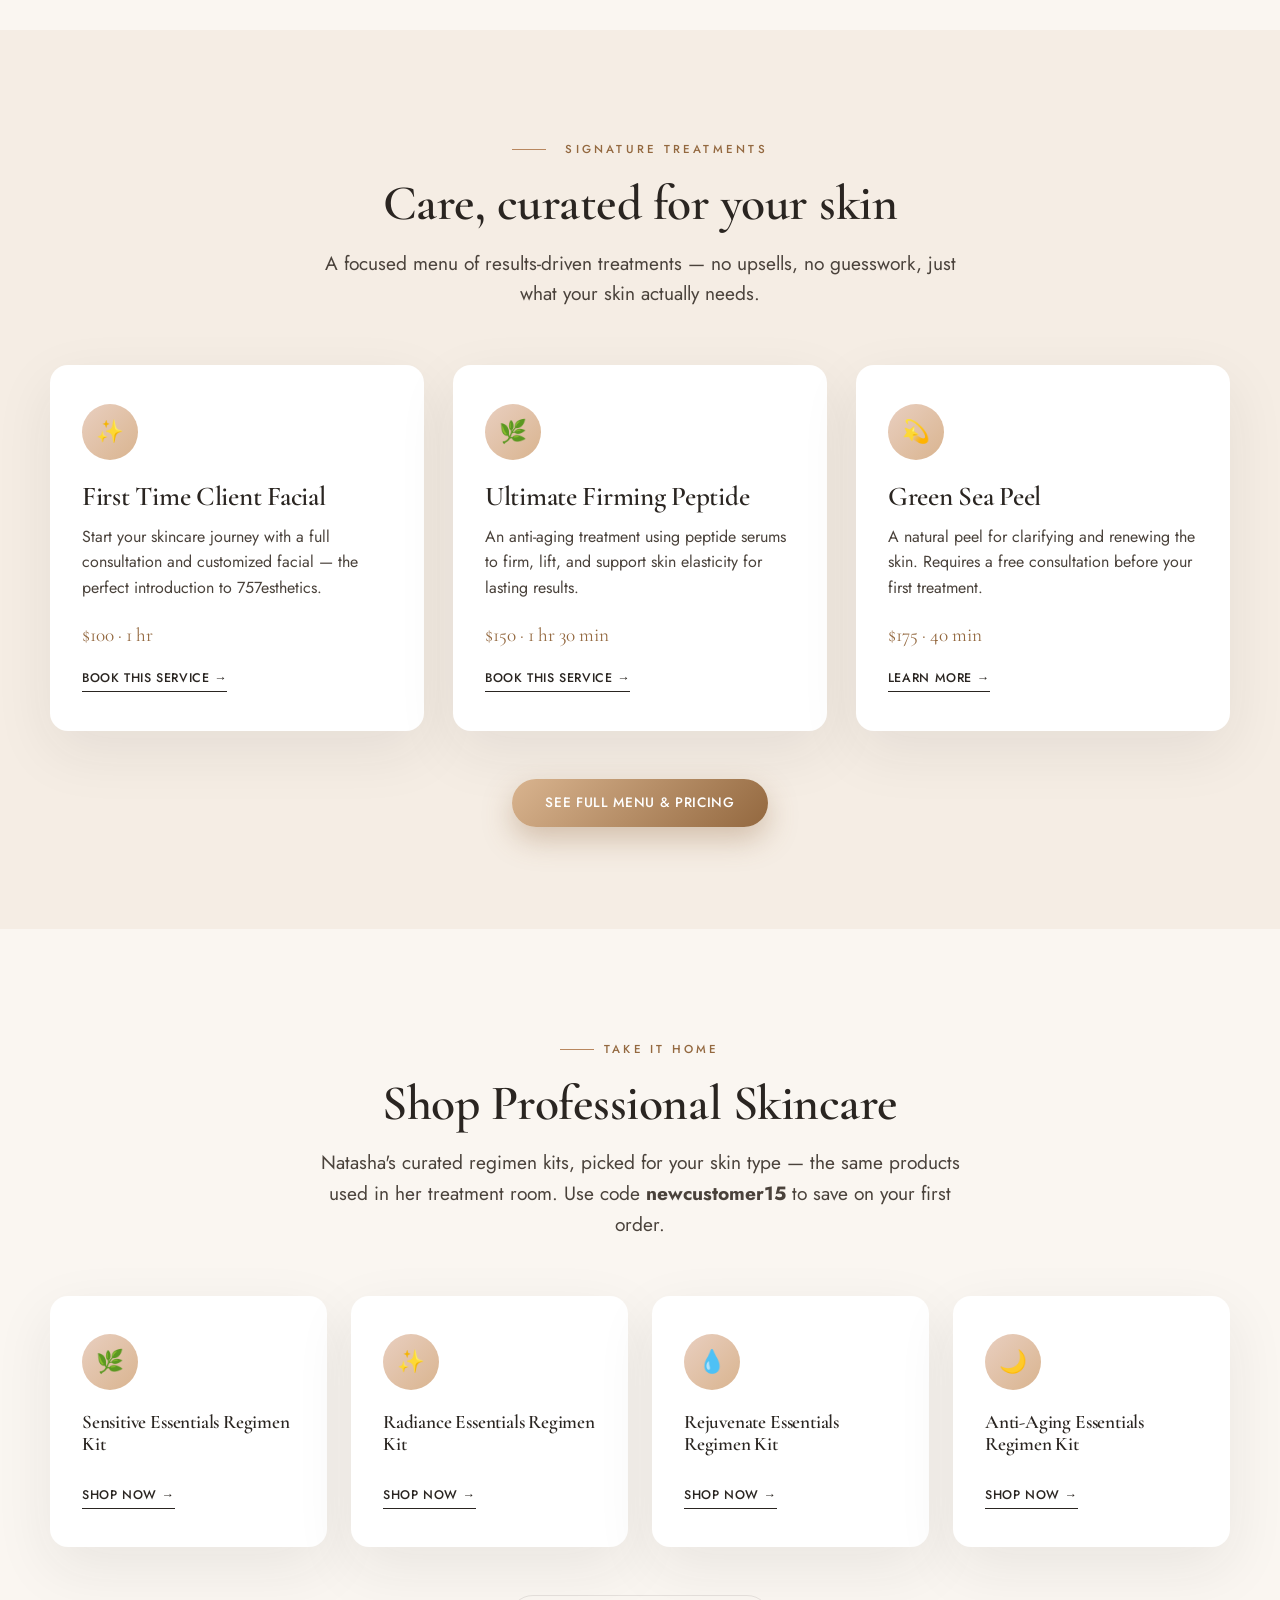
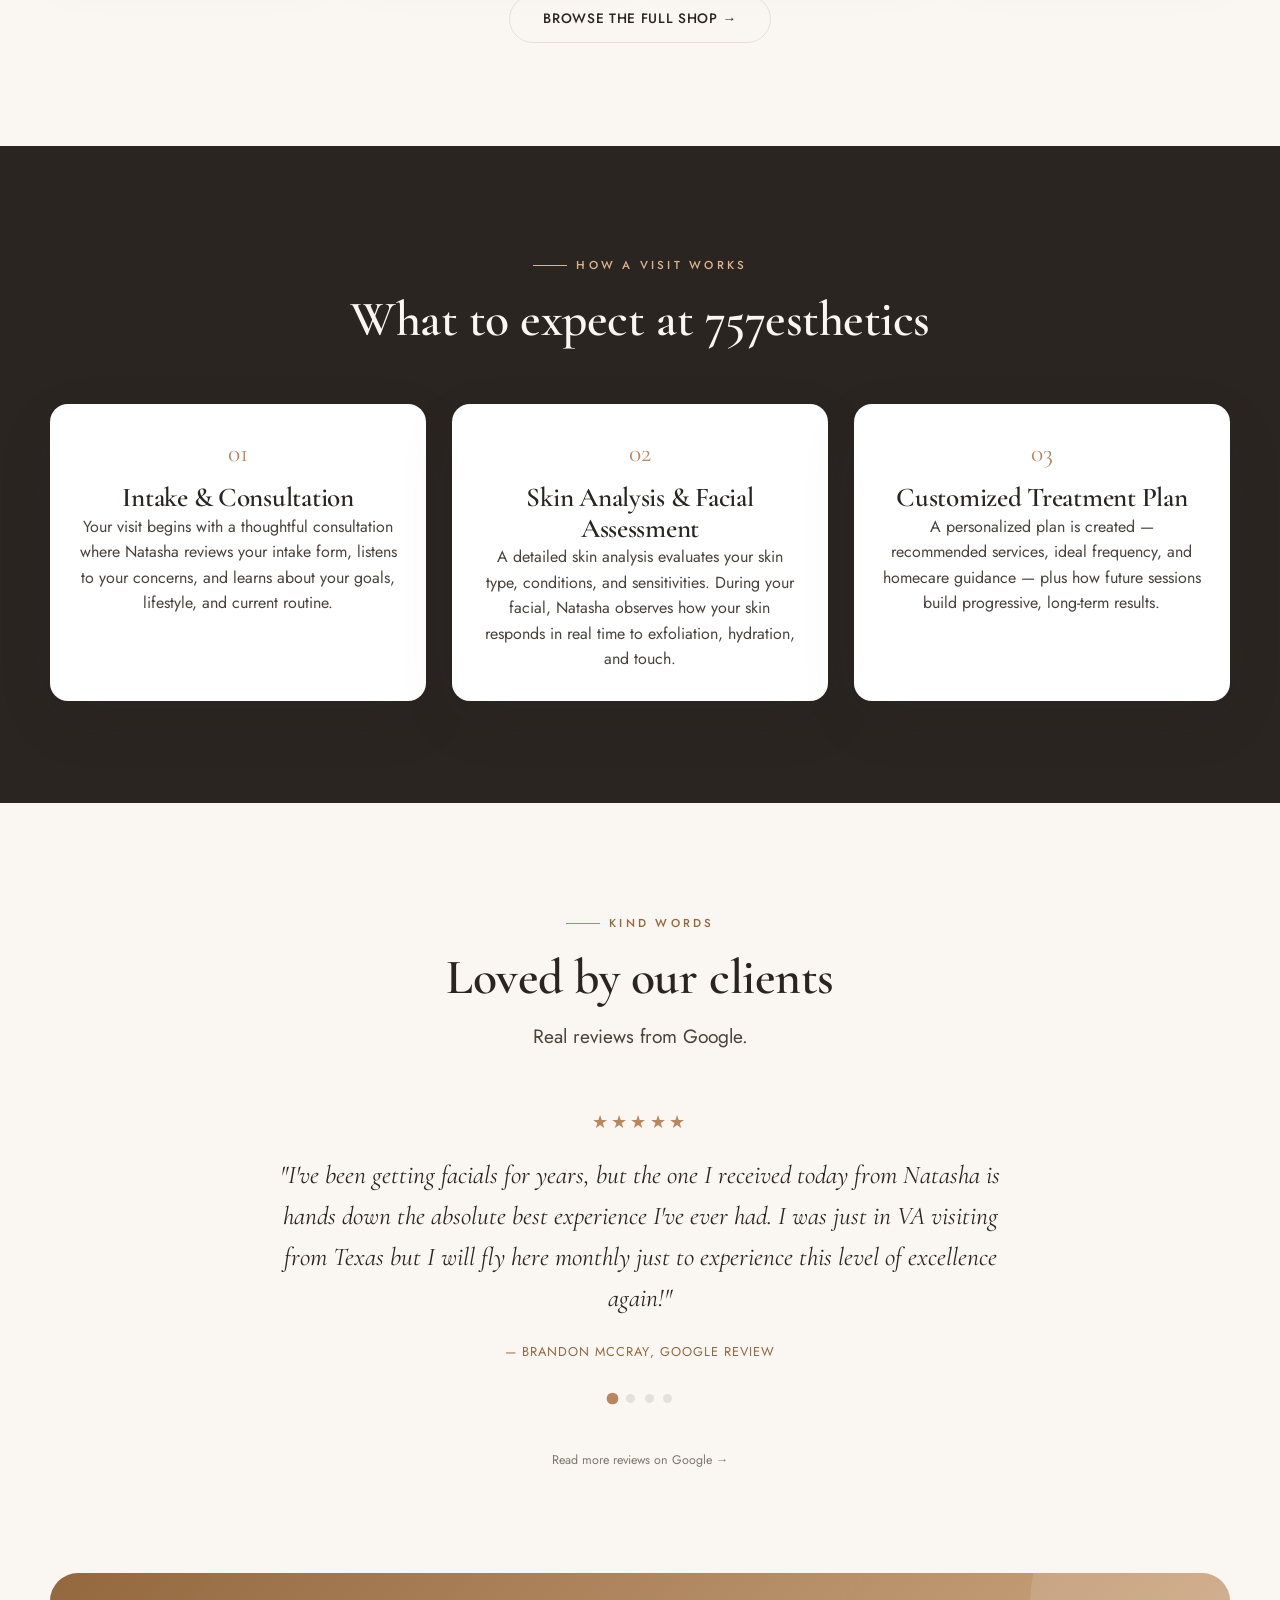
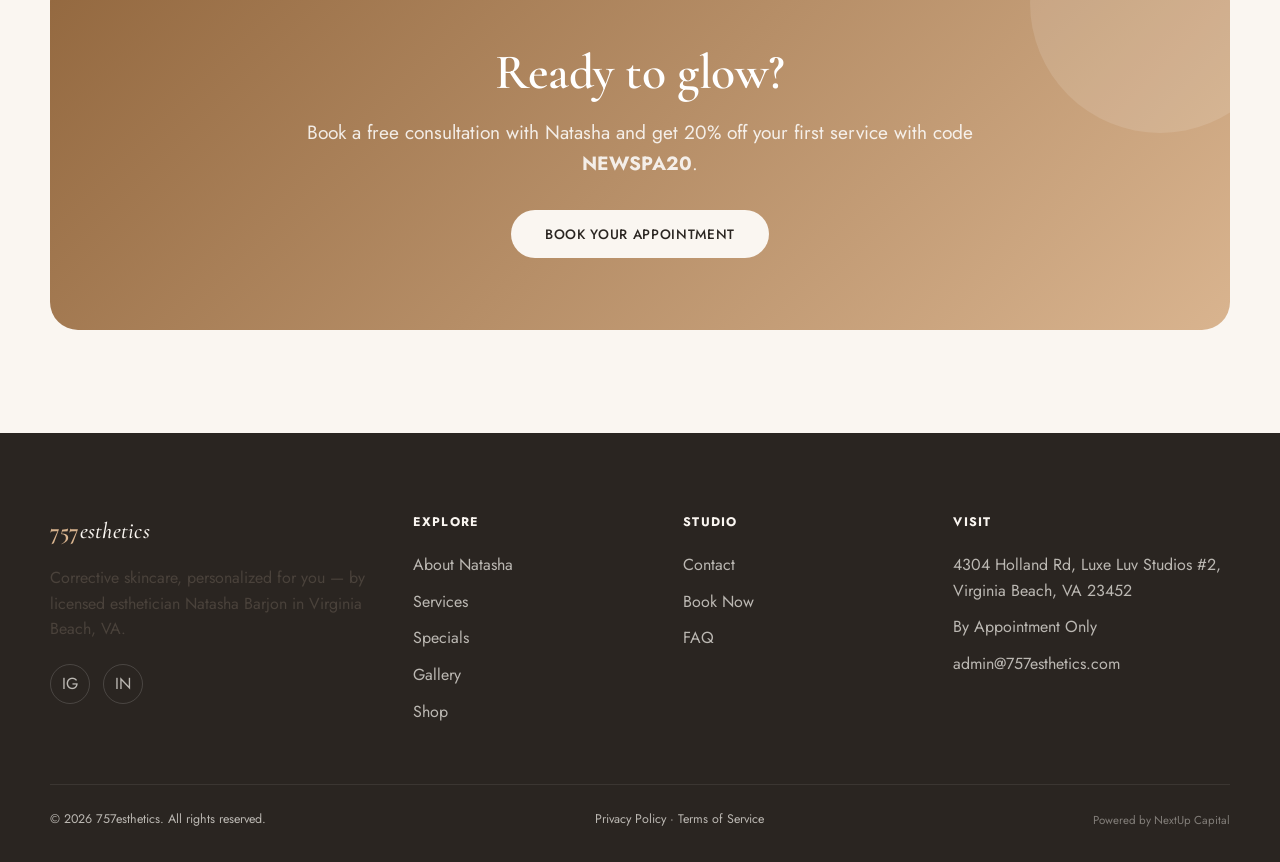
==== commit 077a857b: "Fix real cause of the mobile header overlap: hero padding-top was too small The screenshot revealed " ====
--- a/index.html
+++ b/index.html
@@ -9,7 +9,7 @@
 <link rel="preconnect" href="https://fonts.googleapis.com" />
 <link rel="preconnect" href="https://fonts.gstatic.com" crossorigin />
 <link href="https://fonts.googleapis.com/css2?family=Cormorant+Garamond:ital,wght@0,500;0,600;0,700;1,600&family=Jost:wght@300;400;500;600&display=swap" rel="stylesheet" />
-<link rel="stylesheet" href="assets/css/style.css?v=1790555516" />
+<link rel="stylesheet" href="assets/css/style.css?v=1790593257" />
 </head>
 <body>
 
@@ -344,7 +344,7 @@
 <div class="lightbox"><button class="lightbox-close" aria-label="Close">×</button><img src="" alt="" /></div>
 
 <script>document.getElementById('year').textContent = new Date().getFullYear();</script>
-<script src="assets/js/config.js?v=1790555516"></script>
-<script src="assets/js/main.js?v=1790555516"></script>
+<script src="assets/js/config.js?v=1790593257"></script>
+<script src="assets/js/main.js?v=1790593257"></script>
 </body>
 </html>
--- a/assets/css/style.css
+++ b/assets/css/style.css
@@ -378,7 +378,7 @@
   display: flex;
   align-items: center;
   position: relative;
-  padding-top: 7.5rem;
+  padding-top: 9.5rem;
   overflow: hidden;
   background: var(--charcoal);
   color: var(--ivory);
@@ -949,7 +949,6 @@
 
 @media (max-width: 560px) {
   .container { width: min(560px, 100% - 2rem); }
-  .hero { padding-top: 5.5rem; }
   .hero-stats { gap: 1.4rem; flex-wrap: wrap; }
   .field-row { grid-template-columns: 1fr; }
   .gallery-grid { columns: 1; }
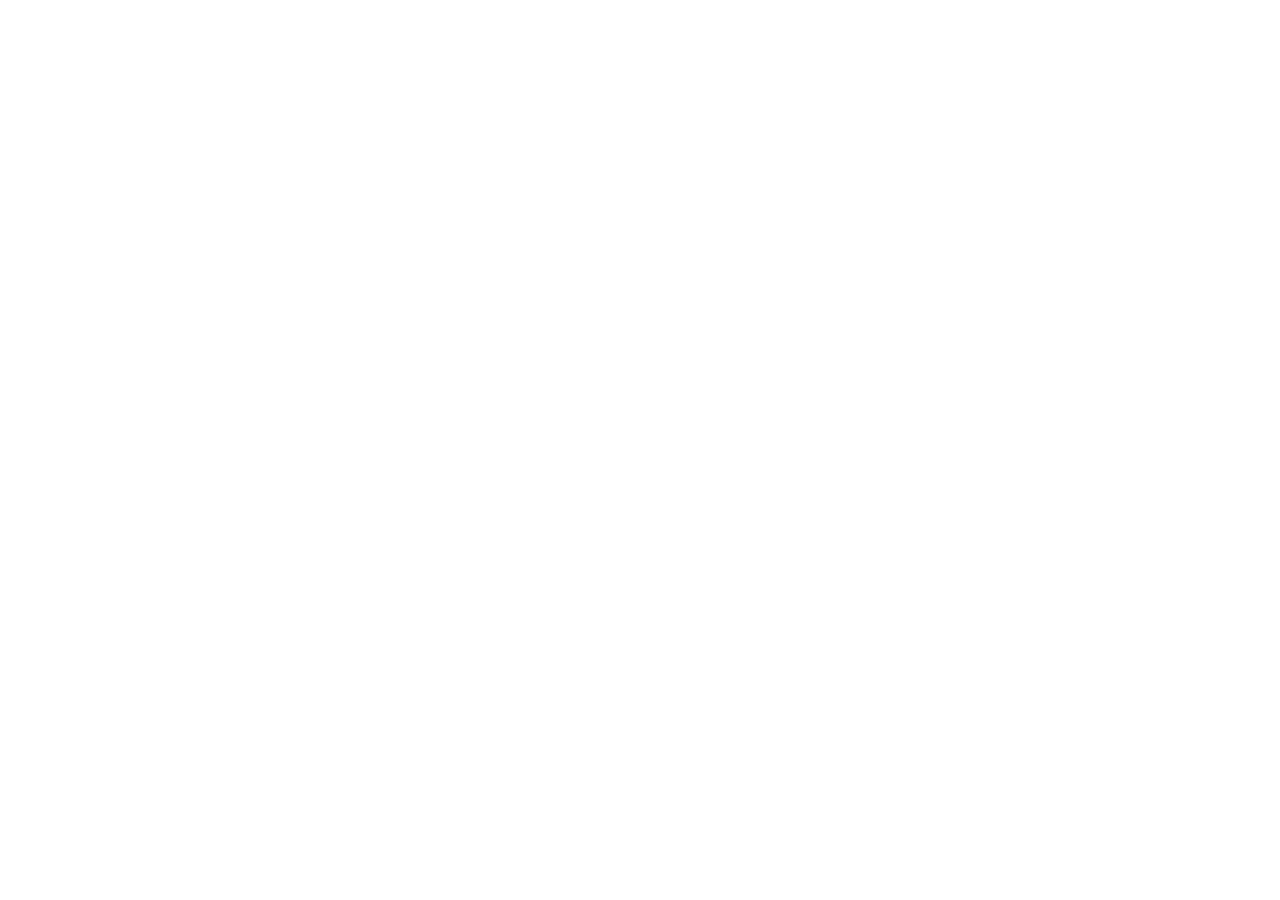
==== commit 7e3efe45: "Take the live site down temporarily — blank placeholder page Natasha wants to step back from this de" ====
--- a/index.html
+++ b/index.html
@@ -3,348 +3,9 @@
 <head>
 <meta charset="UTF-8" />
 <meta name="viewport" content="width=device-width, initial-scale=1.0" />
-<title>757esthetics | Your Skin Concierge — Natasha Barjon, Licensed Esthetician</title>
-<meta name="description" content="757esthetics is corrective skincare personalized for you, by licensed esthetician &amp; NCEA-certified Natasha Barjon in Virginia Beach, VA — facials, peels, and acne &amp; anti-aging treatments." />
-<link rel="icon" href="data:image/svg+xml,%3Csvg xmlns='http://www.w3.org/2000/svg' viewBox='0 0 100 100'%3E%3Crect width='100' height='100' rx='30' fill='%2393683f'/%3E%3Ctext x='50' y='62' font-size='32' text-anchor='middle' fill='%23faf6f1' font-family='Georgia,serif' font-weight='700'%3E757%3C/text%3E%3C/svg%3E" />
-<link rel="preconnect" href="https://fonts.googleapis.com" />
-<link rel="preconnect" href="https://fonts.gstatic.com" crossorigin />
-<link href="https://fonts.googleapis.com/css2?family=Cormorant+Garamond:ital,wght@0,500;0,600;0,700;1,600&family=Jost:wght@300;400;500;600&display=swap" rel="stylesheet" />
-<link rel="stylesheet" href="assets/css/style.css?v=1790593257" />
+<meta name="robots" content="noindex, nofollow" />
+<title></title>
 </head>
 <body>
-
-<header class="site-header">
-  <div class="promo-bar">
-    <a href="contact.html#book">✦ New clients save 20% with code <strong>NEWSPA20</strong><span class="promo-extra"> — Book your first service →</span></a>
-  </div>
-  <div class="container">
-    <a href="index.html" class="brand">
-      <span class="brand-name"><span class="brand-num">757</span><span class="brand-word">esthetics</span></span>
-      <span class="brand-sub">Your Skin Concierge</span>
-    </a>
-    <nav class="nav-desktop">
-      <a href="index.html">Home</a>
-      <a href="about.html">About Natasha</a>
-      <a href="services.html">Services</a>
-      <a href="events.html">Specials</a>
-      <a href="gallery.html">Gallery</a>
-  <a href="shop.html">Shop</a>
-      <a href="contact.html">Contact</a>
-    </nav>
-    <div class="header-actions">
-      <div class="header-cta">
-        <a href="contact.html#book" class="btn btn-primary btn-sm">Book Now</a>
-      </div>
-      <button class="hamburger" aria-label="Toggle menu" aria-expanded="false">
-        <span></span><span></span><span></span>
-      </button>
-    </div>
-  </div>
-</header>
-
-<div class="mobile-nav-backdrop"></div>
-<nav class="mobile-nav" aria-label="Mobile navigation">
-  <a href="index.html">Home</a>
-  <a href="about.html">About Natasha</a>
-  <a href="services.html">Services</a>
-  <a href="events.html">Specials</a>
-  <a href="gallery.html">Gallery</a>
-      <a href="shop.html">Shop</a>
-  <a href="contact.html">Contact</a>
-  <div class="mobile-nav-foot">
-    <a href="contact.html#book" class="btn btn-primary btn-block">Book Now</a>
-    <div class="mobile-nav-social">
-      <a href="https://www.instagram.com/757esthetics/" aria-label="Instagram" target="_blank" rel="noopener">IG</a>
-      <a href="http://www.linkedin.com/in/nbarjon" aria-label="LinkedIn" target="_blank" rel="noopener">IN</a>
-    </div>
-  </div>
-</nav>
-
-<!-- ============ HERO ============ -->
-<section class="hero">
-  <div class="hero-bg"></div>
-  <div class="blob blob-1"></div>
-  <div class="blob blob-2"></div>
-  <div class="blob blob-3"></div>
-  <div class="hero-grain"></div>
-
-  <div class="hero-content">
-    <div>
-      <div class="hero-eyebrow">✦ Your Skin Concierge — Virginia Beach, VA</div>
-      <h1>Corrective skincare,<br><em>personalized</em> for you.</h1>
-      <p class="lede">
-        I personalize every treatment so your skin receives exactly what it needs.
-        Every product, every step, and every modality is intentionally selected based
-        on your skin's current condition, your long-term goals, and the treatment plan
-        we design together. — Natasha Barjon, Licensed Esthetician &amp; NCEA Certified
-      </p>
-      <div class="hero-actions">
-        <a href="contact.html#book" class="btn btn-primary">Book First Time Client Facial</a>
-        <a href="services.html" class="btn btn-ghost" style="color:#faf6f1;border-color:rgba(250,246,241,0.35)">View Full Menu</a>
-      </div>
-      <div class="hero-stats">
-        <div><strong style="font-size:1.05rem;">NCEA</strong><span>Certified</span></div>
-        <div><strong style="font-size:1.05rem;">ASCP</strong><span>Member</span></div>
-        <div><strong style="font-size:1.05rem;">Navy</strong><span>Veteran-Owned</span></div>
-      </div>
-      <p class="form-note" style="color:rgba(250,246,241,0.55);margin-top:1.2rem;">All services by appointment only · Kid-friendly · Teens &amp; men welcome · Available for spa parties</p>
-    </div>
-
-    <div class="hero-portrait">
-      <div class="frame">
-        <img src="https://static.wixstatic.com/media/c034ae_dec422ba9abf44518d3fd64d5a2123eb~mv2.jpg" alt="Natasha Barjon, licensed esthetician and founder of 757esthetics" loading="eager" />
-      </div>
-      <div class="badge">
-        <strong>Natasha</strong>
-        <span>Founder &amp; Esthetician</span>
-      </div>
-    </div>
-  </div>
-
-  <div class="scroll-cue"><span class="line"></span>Scroll</div>
-</section>
-
-<!-- ============ MARQUEE ============ -->
-<div class="marquee-wrap">
-  <div class="marquee-track">
-    <span>Corrective Facials</span>
-    <span>Chemical Peels</span>
-    <span>Acne Treatments</span>
-    <span>Anti-Aging Care</span>
-    <span>Virtual Consultations</span>
-    <span>Corrective Facials</span>
-    <span>Chemical Peels</span>
-    <span>Acne Treatments</span>
-    <span>Anti-Aging Care</span>
-    <span>Virtual Consultations</span>
-  </div>
-</div>
-
-<!-- ============ ABOUT PREVIEW ============ -->
-<section class="section">
-  <div class="container story-grid reveal">
-    <div class="story-portrait">
-      <img src="https://static.wixstatic.com/media/c034ae_fb84f2a273c34e1cb71d4173c70bbc3d~mv2.jpg" alt="Natasha Barjon, your skin concierge" loading="lazy" />
-      <div class="ring"></div>
-    </div>
-    <div>
-      <div class="eyebrow">The Founder</div>
-      <h2>Meet Natasha Barjon</h2>
-      <p class="lede" style="margin-top:1.2rem;">
-        Hi, I'm Natasha — a full-time working boy mom, Navy Veteran, Lean Six Sigma
-        Black Belt practitioner in supply chain management, and a lifelong skincare
-        lover. After years of personal experience in skincare and a career built on
-        problem-solving, I decided to attend esthetics school to serve others with
-        intention, responsibility, and care.
-      </p>
-      <p style="margin-top:1rem;">
-        My philosophy follows the <strong>80/20 rule</strong>: 80% of your skin results
-        come from your home routine, and 20% comes from professional treatments — so I
-        research ingredients carefully to match each client's unique skin needs.
-      </p>
-      <a href="about.html" class="btn btn-ghost mt-lg">Read Her Full Story</a>
-    </div>
-  </div>
-</section>
-
-<!-- ============ SERVICES PREVIEW ============ -->
-<section class="section section-alt">
-  <div class="container">
-    <div class="section-head reveal">
-      <div class="eyebrow" style="justify-content:center;"><span></span>Signature Treatments</div>
-      <h2>Care, curated for your skin</h2>
-      <p class="lede" style="margin:1rem auto 0;">A focused menu of results-driven treatments — no upsells, no guesswork, just what your skin actually needs.</p>
-    </div>
-
-    <div class="grid-3 reveal-stagger">
-      <div class="service-card">
-        <div class="icon">✨</div>
-        <h3>First Time Client Facial</h3>
-        <p>Start your skincare journey with a full consultation and customized facial — the perfect introduction to 757esthetics.</p>
-        <div class="price">$100 · 1 hr</div>
-        <a href="https://www.757esthetics.com/service-page/first-time-client-facial" class="card-link" target="_blank" rel="noopener">Book This Service →</a>
-      </div>
-      <div class="service-card">
-        <div class="icon">🌿</div>
-        <h3>Ultimate Firming Peptide</h3>
-        <p>An anti-aging treatment using peptide serums to firm, lift, and support skin elasticity for lasting results.</p>
-        <div class="price">$150 · 1 hr 30 min</div>
-        <a href="https://www.757esthetics.com/service-page/ultimate-firming-peptide-1" class="card-link" target="_blank" rel="noopener">Book This Service →</a>
-      </div>
-      <div class="service-card">
-        <div class="icon">💫</div>
-        <h3>Green Sea Peel</h3>
-        <p>A natural peel for clarifying and renewing the skin. Requires a free consultation before your first treatment.</p>
-        <div class="price">$175 · 40 min</div>
-        <a href="services.html#pre-consult" class="card-link">Learn More →</a>
-      </div>
-    </div>
-
-    <div class="text-center mt-lg reveal">
-      <a href="services.html" class="btn btn-primary">See Full Menu &amp; Pricing</a>
-    </div>
-  </div>
-</section>
-
-<!-- ============ SHOP PREVIEW ============ -->
-<section class="section">
-  <div class="container">
-    <div class="section-head reveal">
-      <div class="eyebrow" style="justify-content:center;">Take It Home</div>
-      <h2>Shop Professional Skincare</h2>
-      <p class="lede" style="margin:1rem auto 0;">Natasha's curated regimen kits, picked for your skin type — the same products used in her treatment room. Use code <strong>newcustomer15</strong> to save on your first order.</p>
-    </div>
-    <div class="grid-4 reveal-stagger">
-      <div class="service-card">
-        <div class="icon">🌿</div>
-        <h3 style="font-size:1.2rem;">Sensitive Essentials Regimen Kit</h3>
-        <a href="https://www.757esthetics.com/category/all-products?scrollToProduct=sensitive-essentials-regimen-kit" class="card-link" target="_blank" rel="noopener">Shop Now →</a>
-      </div>
-      <div class="service-card">
-        <div class="icon">✨</div>
-        <h3 style="font-size:1.2rem;">Radiance Essentials Regimen Kit</h3>
-        <a href="https://www.757esthetics.com/category/all-products" class="card-link" target="_blank" rel="noopener">Shop Now →</a>
-      </div>
-      <div class="service-card">
-        <div class="icon">💧</div>
-        <h3 style="font-size:1.2rem;">Rejuvenate Essentials Regimen Kit</h3>
-        <a href="https://www.757esthetics.com/category/all-products" class="card-link" target="_blank" rel="noopener">Shop Now →</a>
-      </div>
-      <div class="service-card">
-        <div class="icon">🌙</div>
-        <h3 style="font-size:1.2rem;">Anti-Aging Essentials Regimen Kit</h3>
-        <a href="https://www.757esthetics.com/category/all-products" class="card-link" target="_blank" rel="noopener">Shop Now →</a>
-      </div>
-    </div>
-    <div class="text-center mt-lg reveal">
-      <a href="https://www.757esthetics.com/category/all-products" class="btn btn-ghost" target="_blank" rel="noopener">Browse the Full Shop →</a>
-    </div>
-  </div>
-</section>
-
-<!-- ============ HOW A VISIT WORKS ============ -->
-<section class="section section-dark">
-  <div class="container">
-    <div class="section-head reveal">
-      <div class="eyebrow" style="justify-content:center;">How A Visit Works</div>
-      <h2>What to expect at 757esthetics</h2>
-    </div>
-    <div class="value-list reveal-stagger">
-      <div class="value-item">
-        <span class="num">01</span>
-        <h3>Intake &amp; Consultation</h3>
-        <p>Your visit begins with a thoughtful consultation where Natasha reviews your intake form, listens to your concerns, and learns about your goals, lifestyle, and current routine.</p>
-      </div>
-      <div class="value-item">
-        <span class="num">02</span>
-        <h3>Skin Analysis &amp; Facial Assessment</h3>
-        <p>A detailed skin analysis evaluates your skin type, conditions, and sensitivities. During your facial, Natasha observes how your skin responds in real time to exfoliation, hydration, and touch.</p>
-      </div>
-      <div class="value-item">
-        <span class="num">03</span>
-        <h3>Customized Treatment Plan</h3>
-        <p>A personalized plan is created — recommended services, ideal frequency, and homecare guidance — plus how future sessions build progressive, long-term results.</p>
-      </div>
-    </div>
-  </div>
-</section>
-
-<!-- ============ TESTIMONIALS ============ -->
-<section class="section">
-  <div class="container">
-    <div class="section-head reveal">
-      <div class="eyebrow" style="justify-content:center;">Kind Words</div>
-      <h2>Loved by our clients</h2>
-      <p class="lede" style="margin:1rem auto 0;">Real reviews from Google.</p>
-    </div>
-    <div class="testimonial-slider reveal">
-      <div class="testimonial-slide is-active">
-        <div class="stars">★★★★★</div>
-        <p>"I've been getting facials for years, but the one I received today from Natasha is hands down the absolute best experience I've ever had. I was just in VA visiting from Texas but I will fly here monthly just to experience this level of excellence again!"</p>
-        <div class="who">— Brandon McCray, Google Review</div>
-      </div>
-      <div class="testimonial-slide">
-        <div class="stars">★★★★★</div>
-        <p>"Highly recommended. Great experience. Keeps my face nice clean and smooth. Come get your skin corrected."</p>
-        <div class="who">— Jameron Counts, Google Review</div>
-      </div>
-      <div class="testimonial-slide">
-        <div class="stars">★★★★★</div>
-        <p>"I had a wonderful experience. She gave me a skin routine, and I'm looking forward to coming back."</p>
-        <div class="who">— R. HWK, Google Review</div>
-      </div>
-      <div class="testimonial-slide">
-        <div class="stars">★★★★★</div>
-        <p>"Great experience and she is very knowledgeable also. Would recommend to anyone!"</p>
-        <div class="who">— Dwayne Lee, Google Review</div>
-      </div>
-      <div class="testimonial-dots"></div>
-    </div>
-    <p class="form-note text-center mt-lg"><a href="https://share.google/WrluQy1R7LzYhZVMJ" target="_blank" rel="noopener">Read more reviews on Google →</a></p>
-  </div>
-</section>
-
-<!-- ============ CTA BAND ============ -->
-<section class="section" style="padding-top:0;">
-  <div class="container">
-    <div class="cta-band reveal">
-      <h2>Ready to glow?</h2>
-      <p class="lede" style="margin-inline:auto;">Book a free consultation with Natasha and get 20% off your first service with code <strong>NEWSPA20</strong>.</p>
-      <a href="contact.html#book" class="btn btn-light">Book Your Appointment</a>
-    </div>
-  </div>
-</section>
-
-<footer class="site-footer">
-  <div class="container">
-    <div class="footer-grid">
-      <div class="footer-brand">
-        <span class="brand-name"><span class="brand-num">757</span><span class="brand-word">esthetics</span></span>
-        <p style="margin-top:1rem;max-width:32ch;">Corrective skincare, personalized for you — by licensed esthetician Natasha Barjon in Virginia Beach, VA.</p>
-        <div class="footer-social">
-          <a href="https://www.instagram.com/757esthetics/" aria-label="Instagram" target="_blank" rel="noopener">IG</a>
-          <a href="http://www.linkedin.com/in/nbarjon" aria-label="LinkedIn" target="_blank" rel="noopener">IN</a>
-        </div>
-      </div>
-      <div>
-        <h5>Explore</h5>
-        <ul>
-          <li><a href="about.html">About Natasha</a></li>
-          <li><a href="services.html">Services</a></li>
-          <li><a href="events.html">Specials</a></li>
-          <li><a href="gallery.html">Gallery</a></li>
-          <li><a href="shop.html">Shop</a></li>
-        </ul>
-      </div>
-      <div>
-        <h5>Studio</h5>
-        <ul>
-          <li><a href="contact.html">Contact</a></li>
-          <li><a href="contact.html#book">Book Now</a></li>
-          <li><a href="contact.html#faq">FAQ</a></li>
-        </ul>
-      </div>
-      <div>
-        <h5>Visit</h5>
-        <ul>
-          <li>4304 Holland Rd, Luxe Luv Studios #2, Virginia Beach, VA 23452</li>
-          <li>By Appointment Only</li>
-          <li>admin@757esthetics.com</li>
-        </ul>
-      </div>
-    </div>
-    <div class="footer-bottom">
-      <span>© <span id="year"></span> 757esthetics. All rights reserved.</span>
-      <span><a href="privacy.html">Privacy Policy</a> · <a href="terms.html">Terms of Service</a></span>
-      <span class="powered-by">Powered by <a href="https://nextupcapitalservices.com/" target="_blank" rel="noopener">NextUp Capital</a></span>
-    </div>
-  </div>
-</footer>
-
-<div class="lightbox"><button class="lightbox-close" aria-label="Close">×</button><img src="" alt="" /></div>
-
-<script>document.getElementById('year').textContent = new Date().getFullYear();</script>
-<script src="assets/js/config.js?v=1790593257"></script>
-<script src="assets/js/main.js?v=1790593257"></script>
 </body>
 </html>
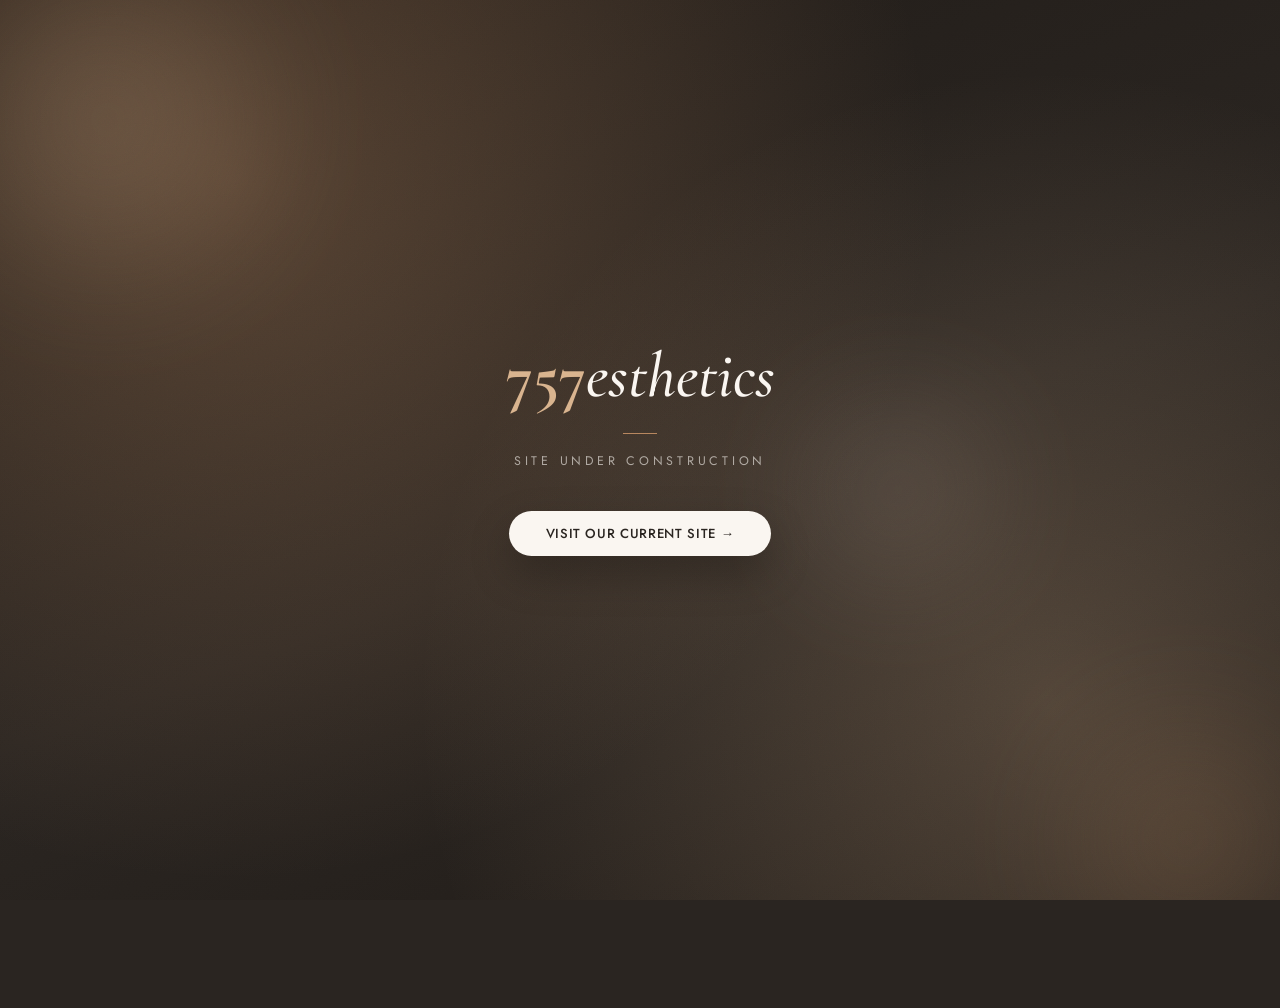
==== commit 84e01fbc: "Replace blank holding page with branded "under construction" page Approved mockup: reuses the live s" ====
--- a/index.html
+++ b/index.html
@@ -4,8 +4,142 @@
 <meta charset="UTF-8" />
 <meta name="viewport" content="width=device-width, initial-scale=1.0" />
 <meta name="robots" content="noindex, nofollow" />
-<title></title>
+<title>757esthetics</title>
+<meta name="description" content="757esthetics — site update in progress." />
+<link rel="icon" href="data:image/svg+xml,%3Csvg xmlns='http://www.w3.org/2000/svg' viewBox='0 0 100 100'%3E%3Crect width='100' height='100' rx='30' fill='%2393683f'/%3E%3Ctext x='50' y='62' font-size='32' text-anchor='middle' fill='%23faf6f1' font-family='Georgia,serif' font-weight='700'%3E757%3C/text%3E%3C/svg%3E" />
+<link rel="preconnect" href="https://fonts.googleapis.com" />
+<link rel="preconnect" href="https://fonts.gstatic.com" crossorigin />
+<link href="https://fonts.googleapis.com/css2?family=Cormorant+Garamond:ital,wght@0,500;0,600;0,700;1,600&family=Jost:wght@300;400;500;600&display=swap" rel="stylesheet" />
+<style>
+  :root {
+    --charcoal: #2a2521;
+    --ivory: #faf6f1;
+    --rose-gold: #b8875f;
+    --rose-gold-light: #d9b48f;
+    --rose-gold-dark: #93683f;
+    --ff-display: "Cormorant Garamond", "Times New Roman", serif;
+    --ff-body: "Jost", "Helvetica Neue", Arial, sans-serif;
+    --ease: cubic-bezier(0.22, 1, 0.36, 1);
+  }
+  * { margin: 0; padding: 0; box-sizing: border-box; }
+  html, body {
+    height: 100%;
+    background: var(--charcoal);
+    overflow-x: hidden;
+  }
+  body {
+    font-family: var(--ff-body);
+    color: var(--ivory);
+    display: flex;
+    align-items: center;
+    justify-content: center;
+    min-height: 100svh;
+    position: relative;
+    text-align: center;
+    padding: 2rem;
+  }
+
+  .bg {
+    position: absolute; inset: 0;
+    background:
+      radial-gradient(circle at 18% 20%, rgba(184,135,95,0.35), transparent 55%),
+      radial-gradient(circle at 82% 78%, rgba(217,180,143,0.25), transparent 50%),
+      linear-gradient(160deg, #201b17 0%, #2a2521 55%, #201b17 100%);
+  }
+  .blob {
+    position: absolute;
+    border-radius: 50%;
+    filter: blur(60px);
+    opacity: 0.55;
+    animation: float 14s ease-in-out infinite;
+  }
+  .blob-1 { width: 420px; height: 420px; background: radial-gradient(circle, rgba(217,180,143,0.5), transparent 70%); top: -10%; left: -8%; }
+  .blob-2 { width: 340px; height: 340px; background: radial-gradient(circle, rgba(184,135,95,0.45), transparent 70%); bottom: -12%; right: -6%; animation-delay: -6s; }
+  .blob-3 { width: 260px; height: 260px; background: radial-gradient(circle, rgba(233,207,192,0.35), transparent 70%); top: 40%; left: 60%; animation-delay: -3s; }
+  @keyframes float {
+    0%, 100% { transform: translate(0,0) scale(1); }
+    50% { transform: translate(30px,-24px) scale(1.08); }
+  }
+  .grain {
+    position: absolute; inset: 0;
+    background-image: url("data:image/svg+xml,%3Csvg xmlns='http://www.w3.org/2000/svg' width='120' height='120'%3E%3Cfilter id='n'%3E%3CfeTurbulence type='fractalNoise' baseFrequency='0.9' numOctaves='2' stitchTiles='stitch'/%3E%3C/filter%3E%3Crect width='100%25' height='100%25' filter='url(%23n)' opacity='0.05'/%3E%3C/svg%3E");
+    mix-blend-mode: overlay;
+    pointer-events: none;
+  }
+
+  .content {
+    position: relative;
+    z-index: 2;
+    opacity: 0;
+    animation: reveal 1s var(--ease) forwards;
+    animation-delay: 0.15s;
+  }
+  @keyframes reveal {
+    from { opacity: 0; transform: translateY(16px); }
+    to { opacity: 1; transform: translateY(0); }
+  }
+
+  .brand-name {
+    font-family: var(--ff-display);
+    font-size: clamp(2.6rem, 7vw, 4rem);
+    line-height: 1;
+    white-space: nowrap;
+  }
+  .brand-num { font-weight: 700; color: var(--rose-gold-light); }
+  .brand-word { font-weight: 500; font-style: italic; color: var(--ivory); }
+
+  .status {
+    margin-top: 1.6rem;
+    font-size: 0.78rem;
+    letter-spacing: 0.3em;
+    text-transform: uppercase;
+    color: rgba(250,246,241,0.6);
+  }
+  .status::before {
+    content: "";
+    display: block;
+    width: 34px;
+    height: 1px;
+    background: var(--rose-gold);
+    margin: 0 auto 1.1rem;
+  }
+
+  .btn {
+    display: inline-flex;
+    align-items: center;
+    justify-content: center;
+    margin-top: 2.6rem;
+    padding: 1rem 2.3rem;
+    border-radius: 999px;
+    background: var(--ivory);
+    color: var(--charcoal);
+    font-size: 0.82rem;
+    font-weight: 500;
+    letter-spacing: 0.05em;
+    text-transform: uppercase;
+    text-decoration: none;
+    line-height: 1;
+    box-shadow: 0 18px 40px rgba(0,0,0,0.25);
+    transition: transform 0.4s var(--ease), box-shadow 0.4s var(--ease);
+  }
+  .btn:hover { transform: translateY(-3px); box-shadow: 0 22px 48px rgba(0,0,0,0.32); }
+
+  @media (prefers-reduced-motion: reduce) {
+    .blob, .content { animation: none; opacity: 1; }
+  }
+</style>
 </head>
 <body>
+  <div class="bg"></div>
+  <div class="blob blob-1"></div>
+  <div class="blob blob-2"></div>
+  <div class="blob blob-3"></div>
+  <div class="grain"></div>
+
+  <div class="content">
+    <div class="brand-name"><span class="brand-num">757</span><span class="brand-word">esthetics</span></div>
+    <div class="status">Site Under Construction</div>
+    <a href="https://www.757esthetics.com/" class="btn">Visit Our Current Site →</a>
+  </div>
 </body>
 </html>
